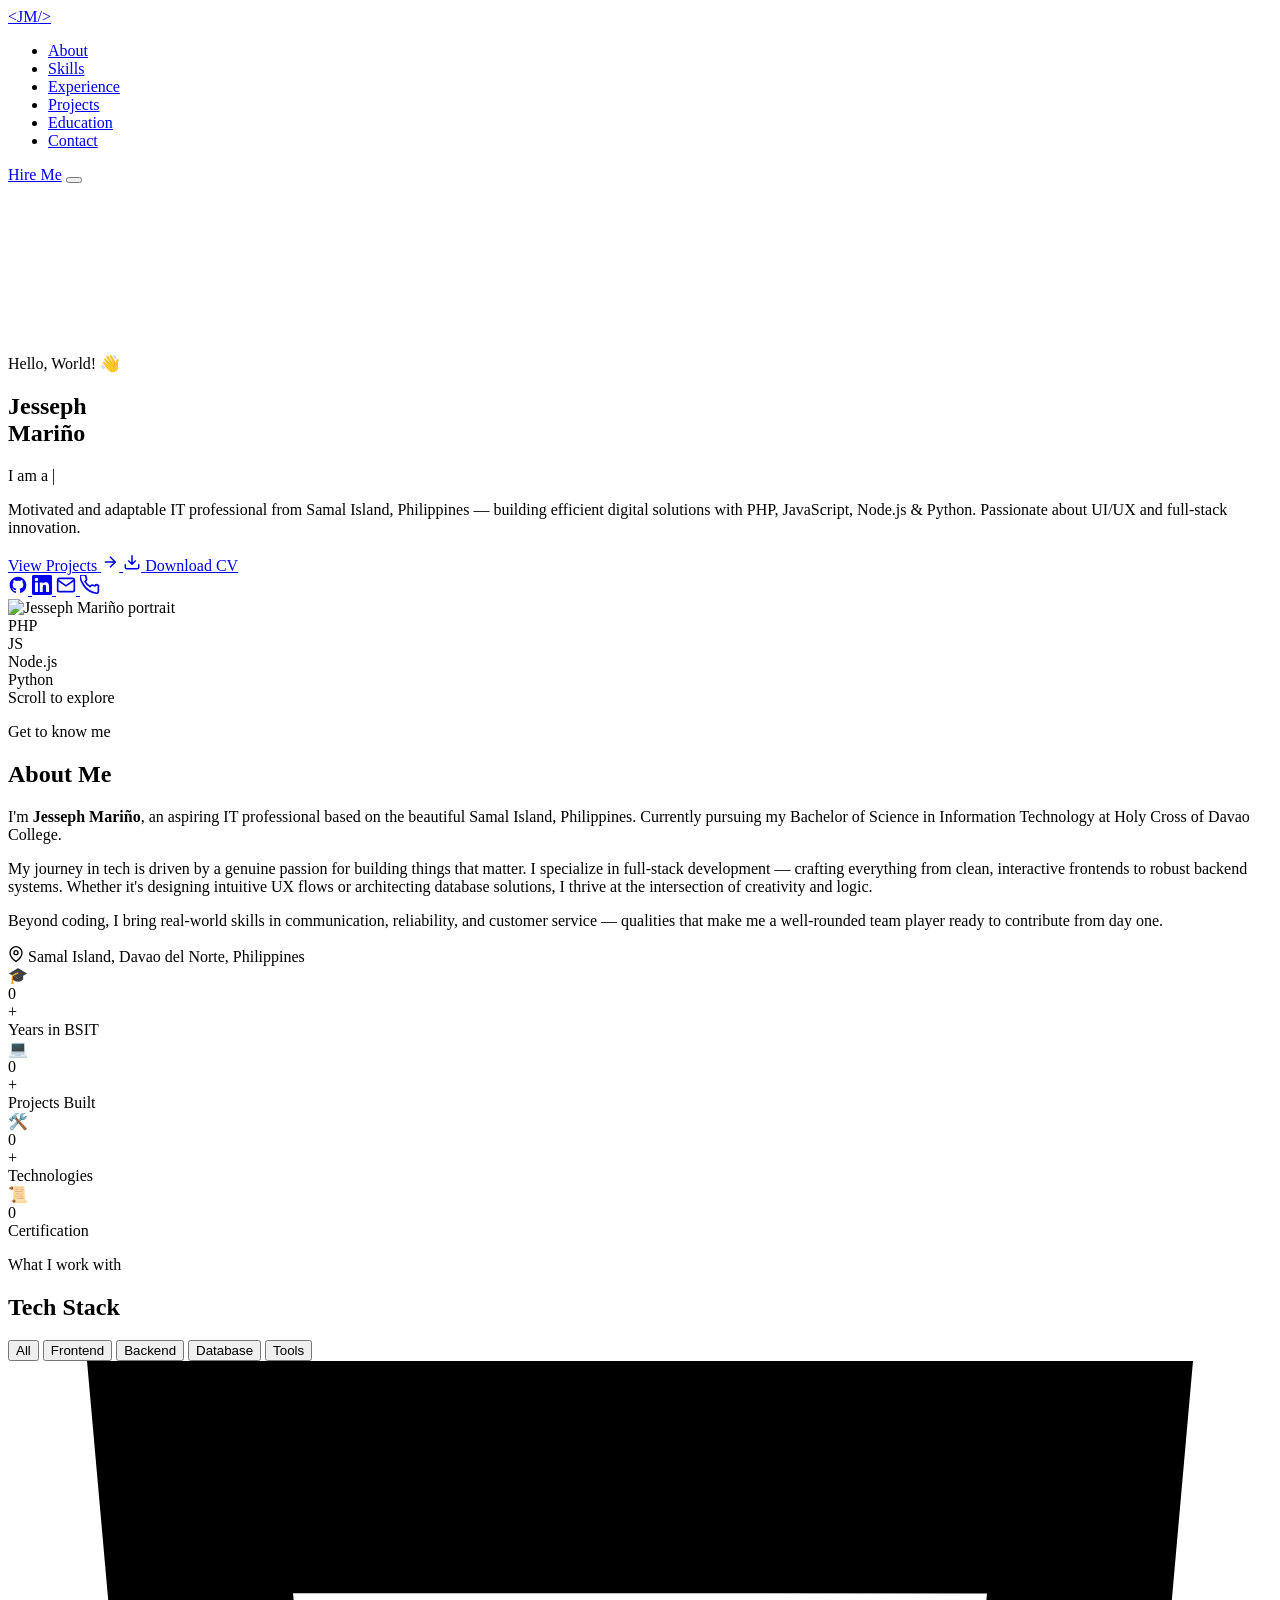
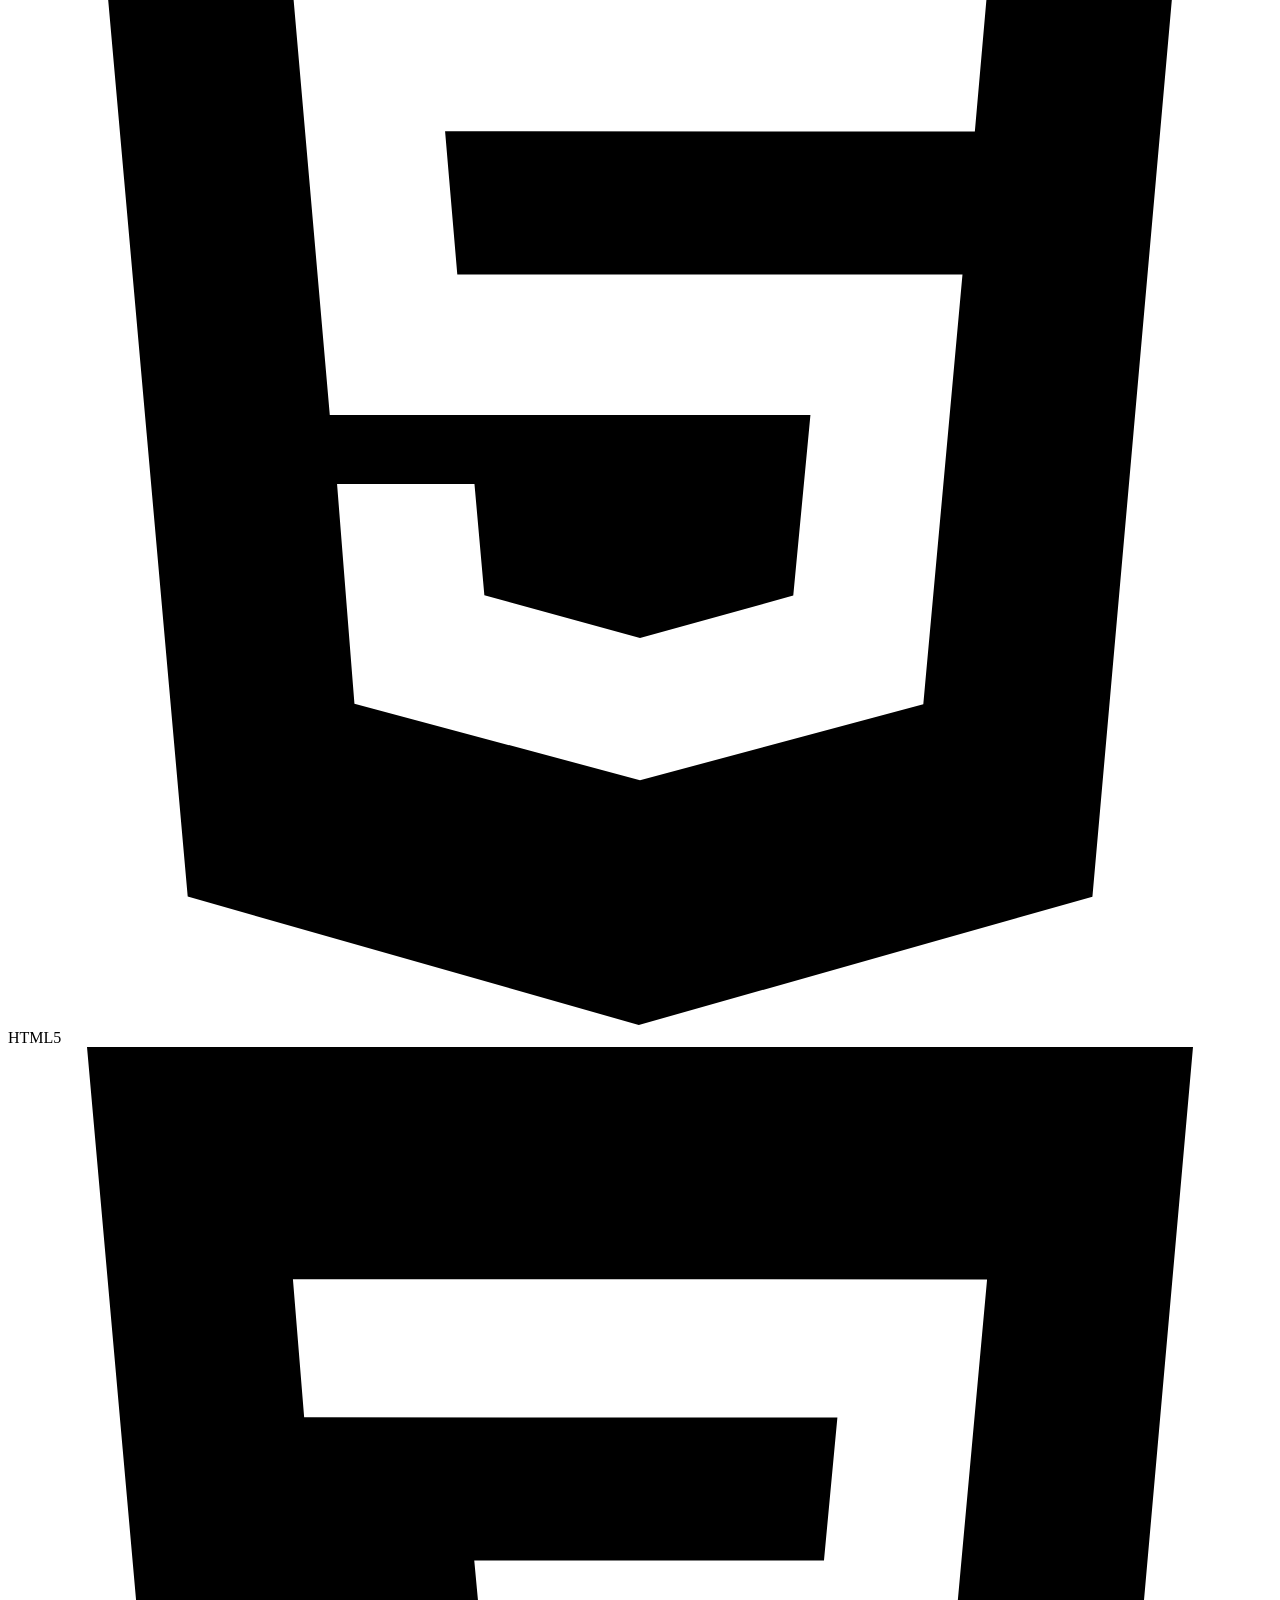
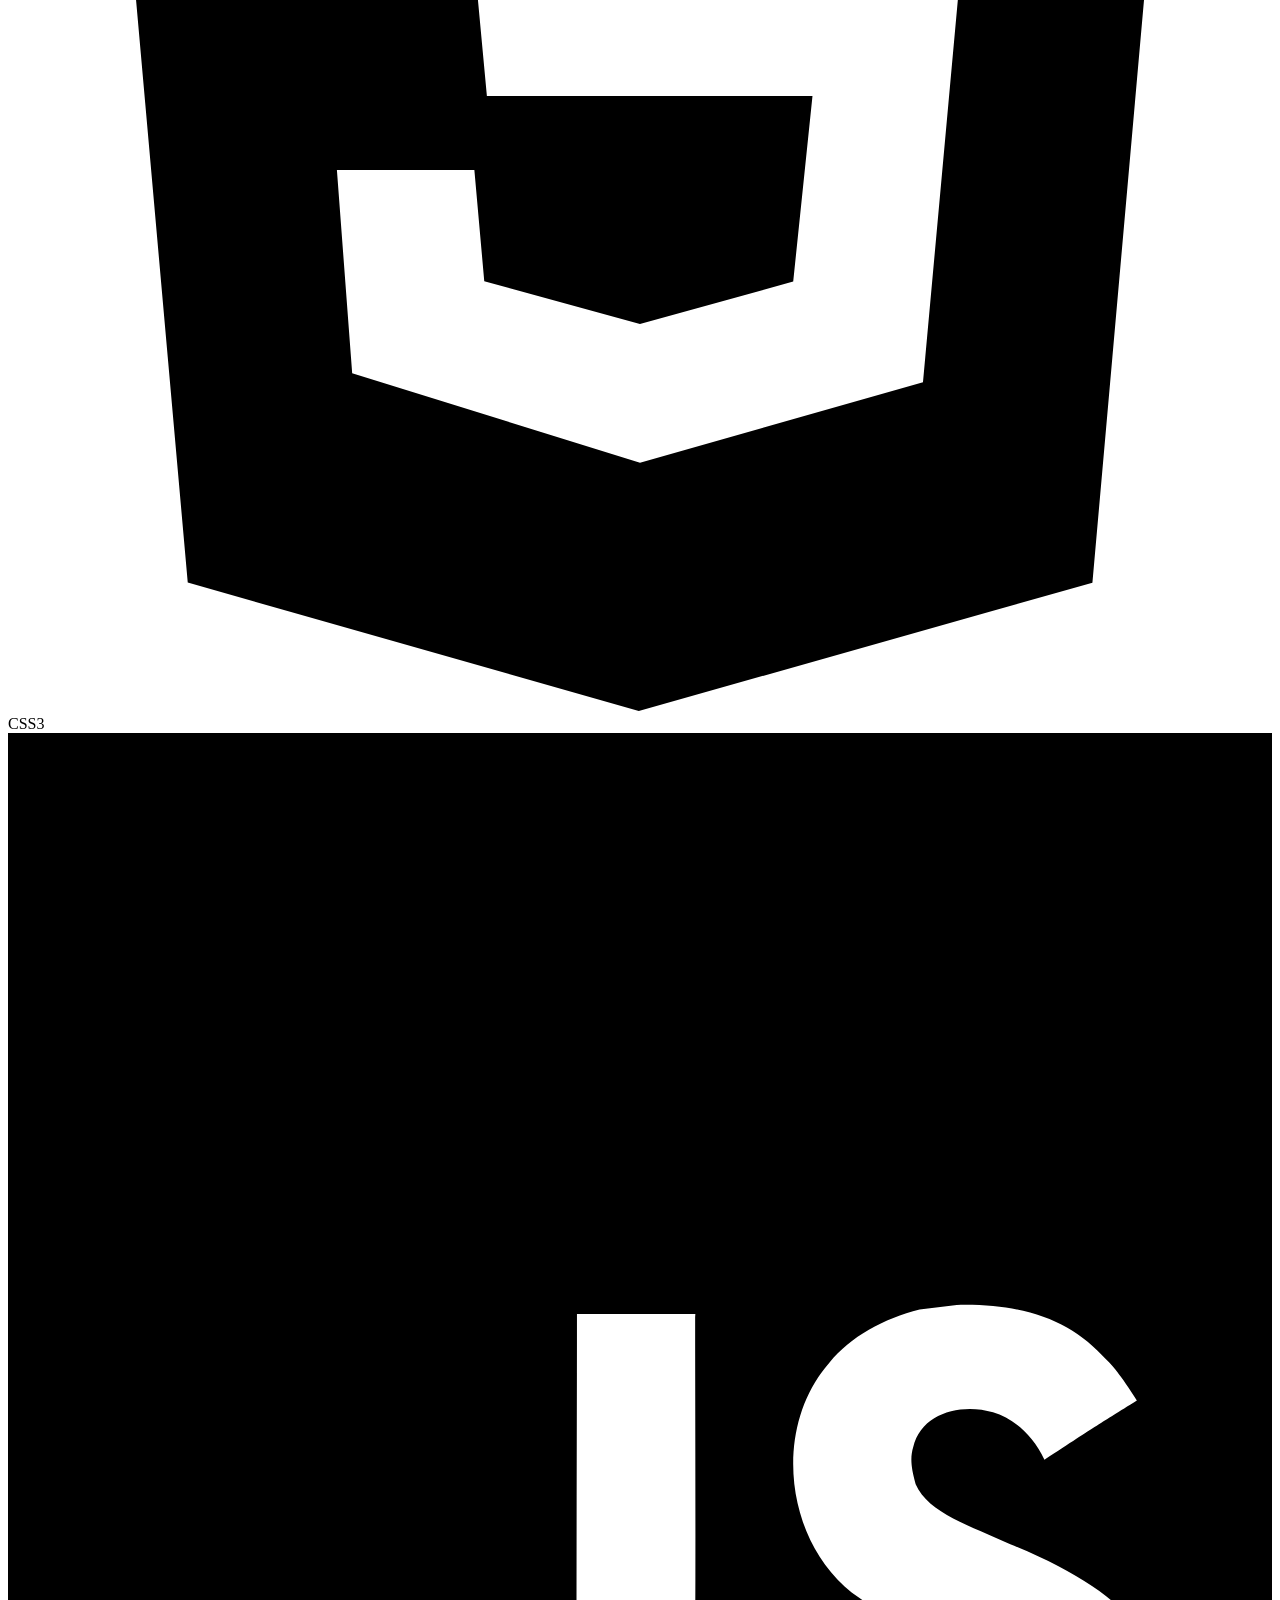
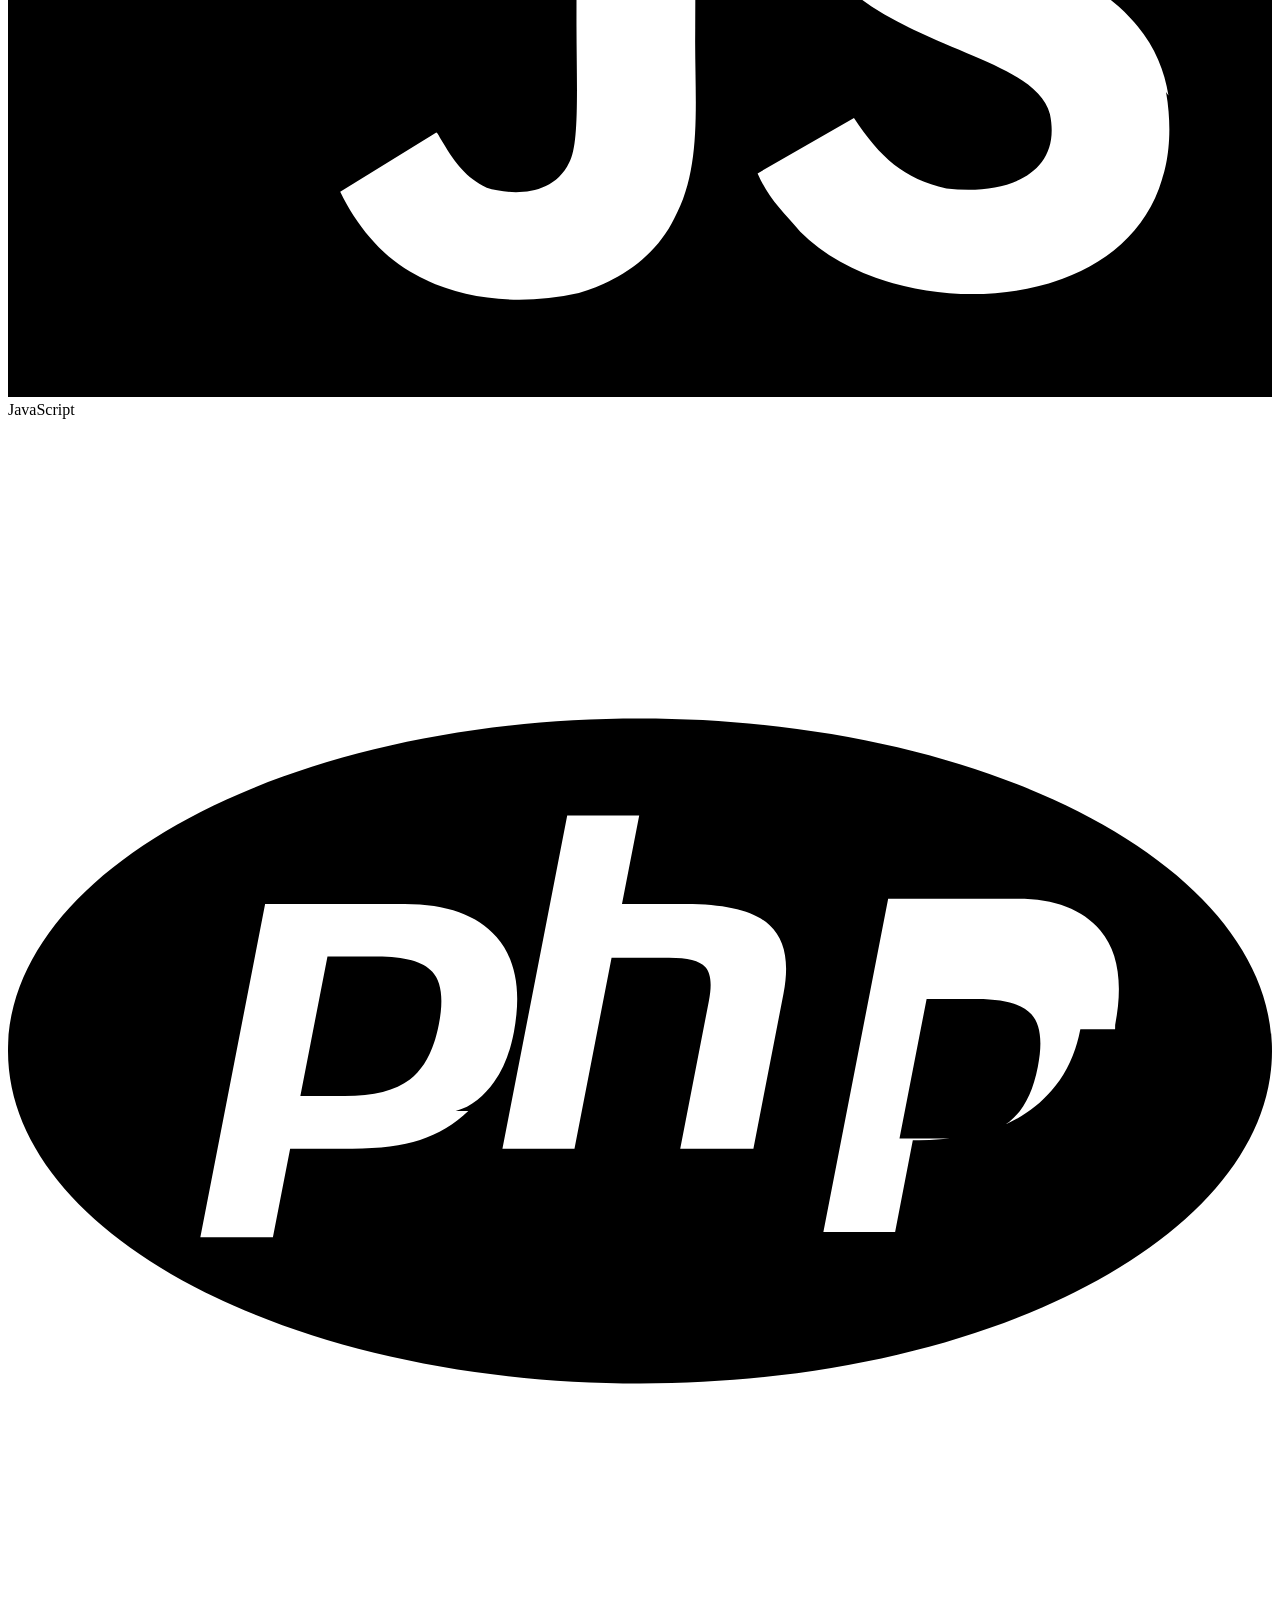
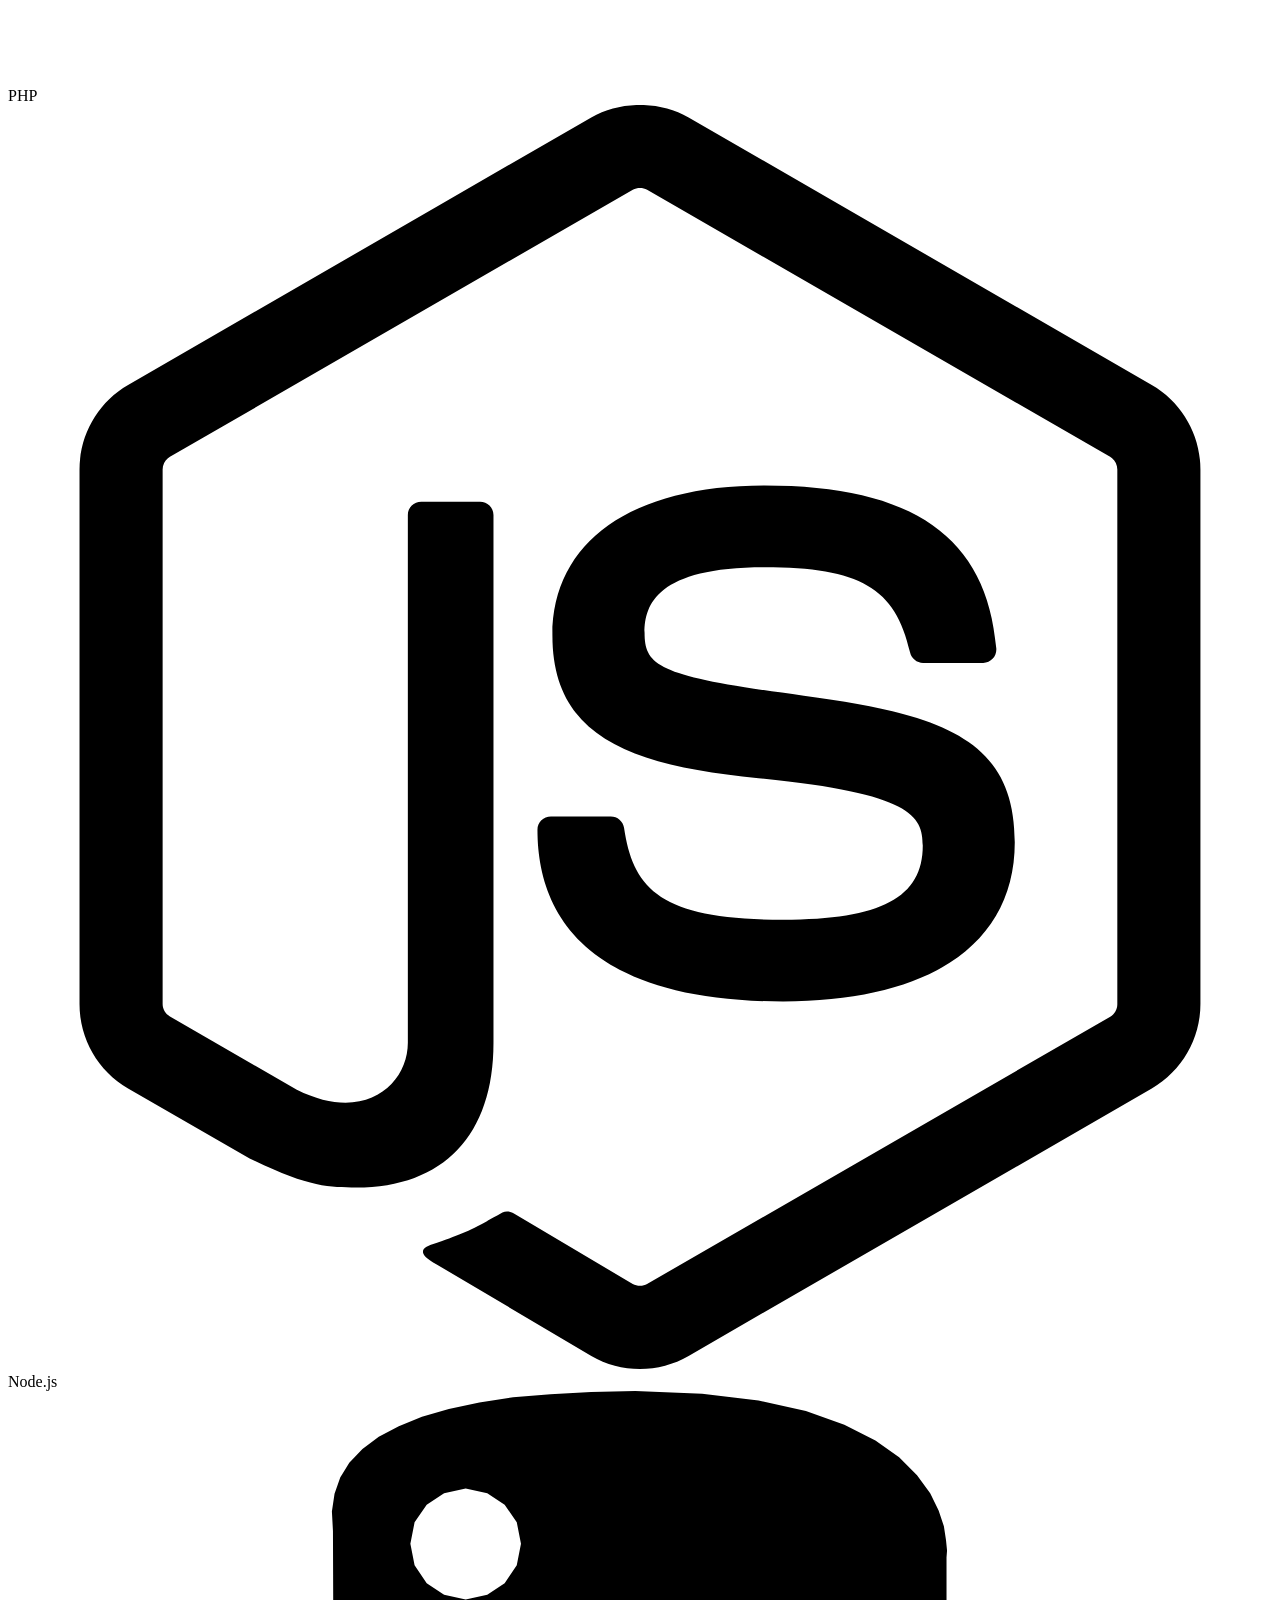
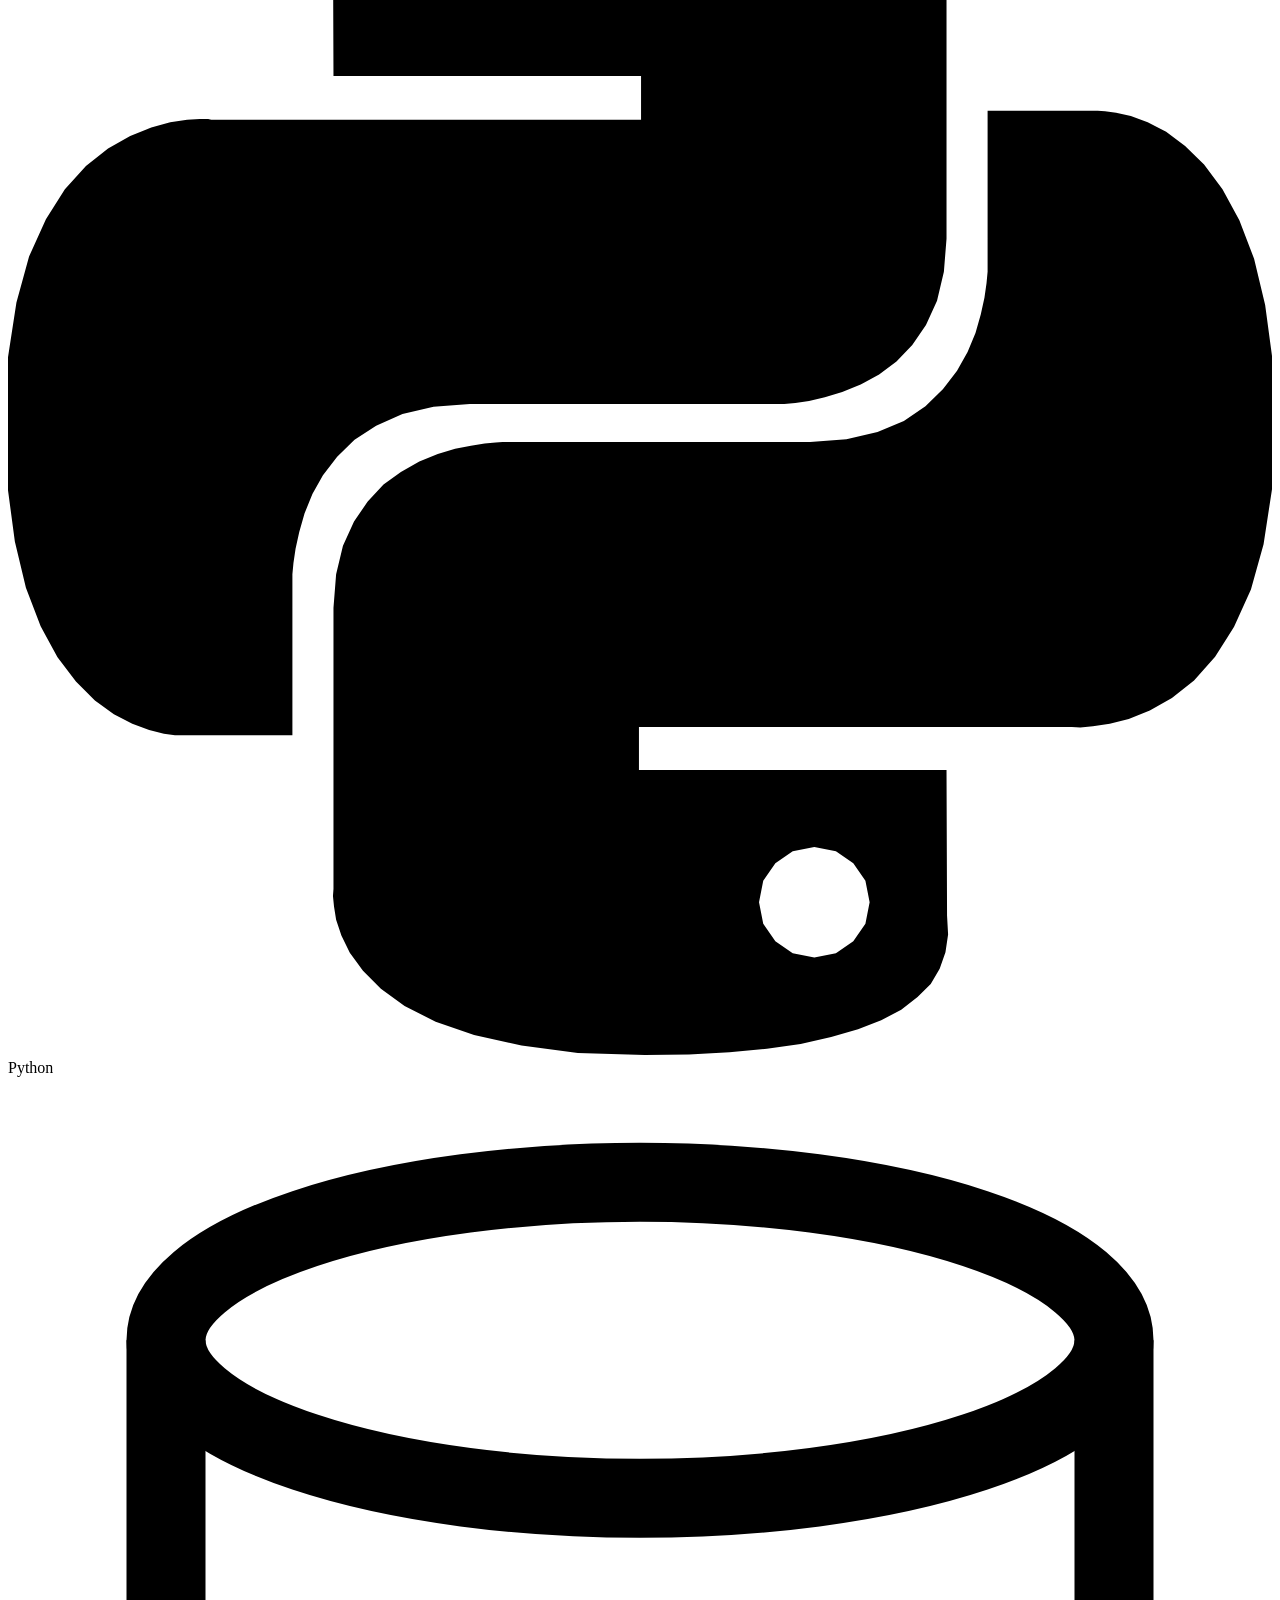
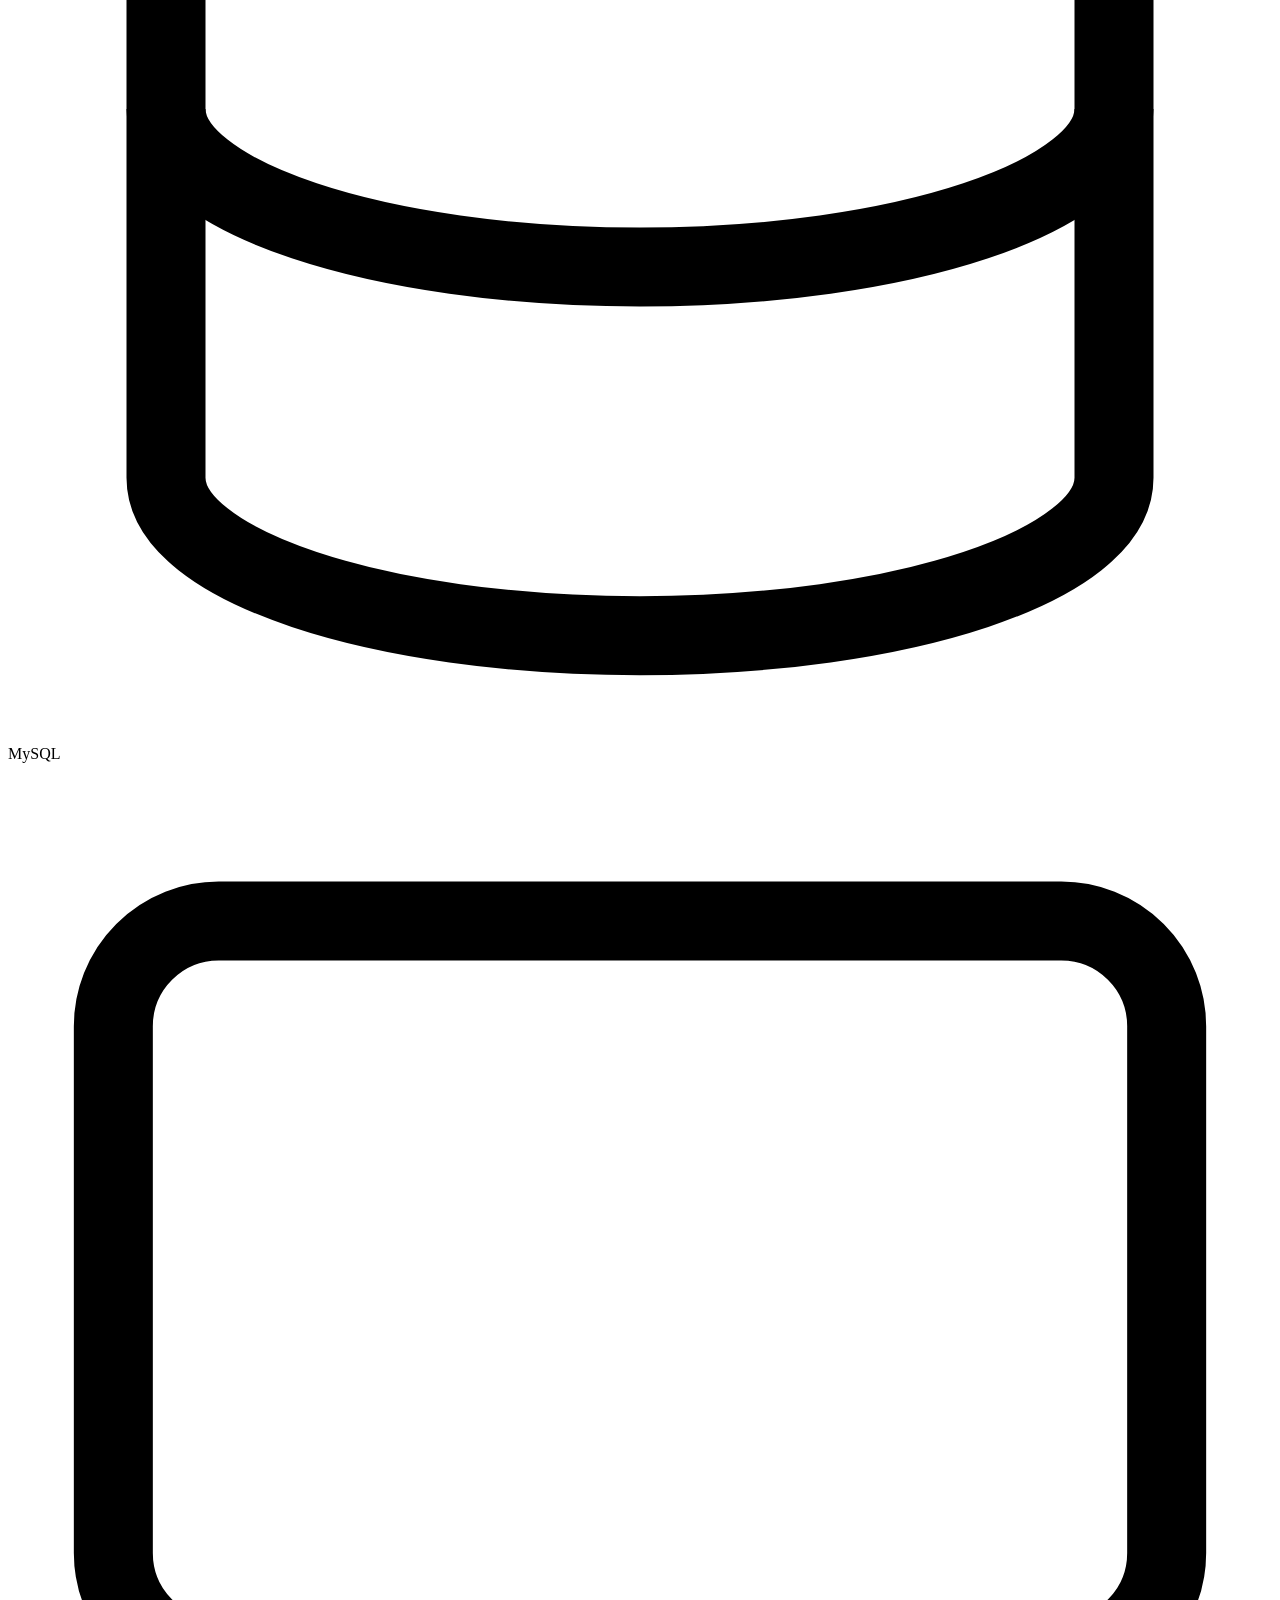
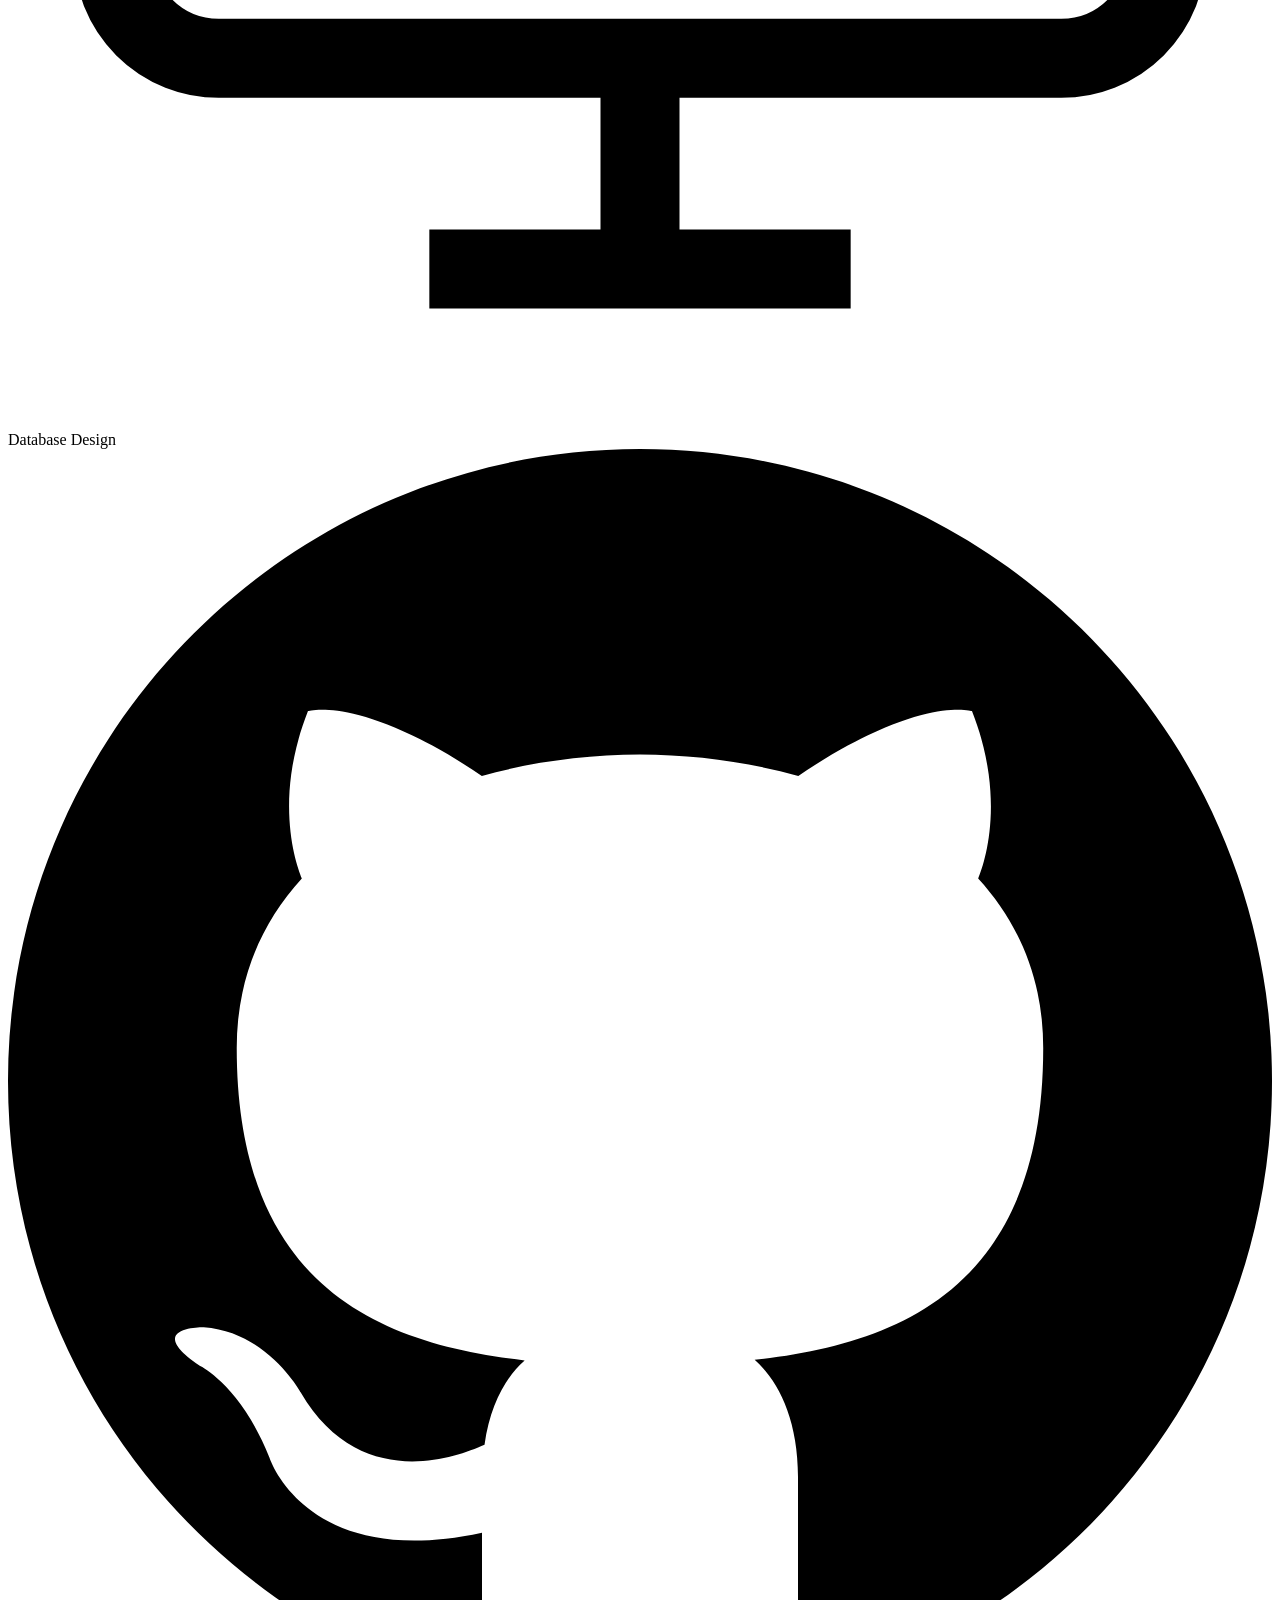
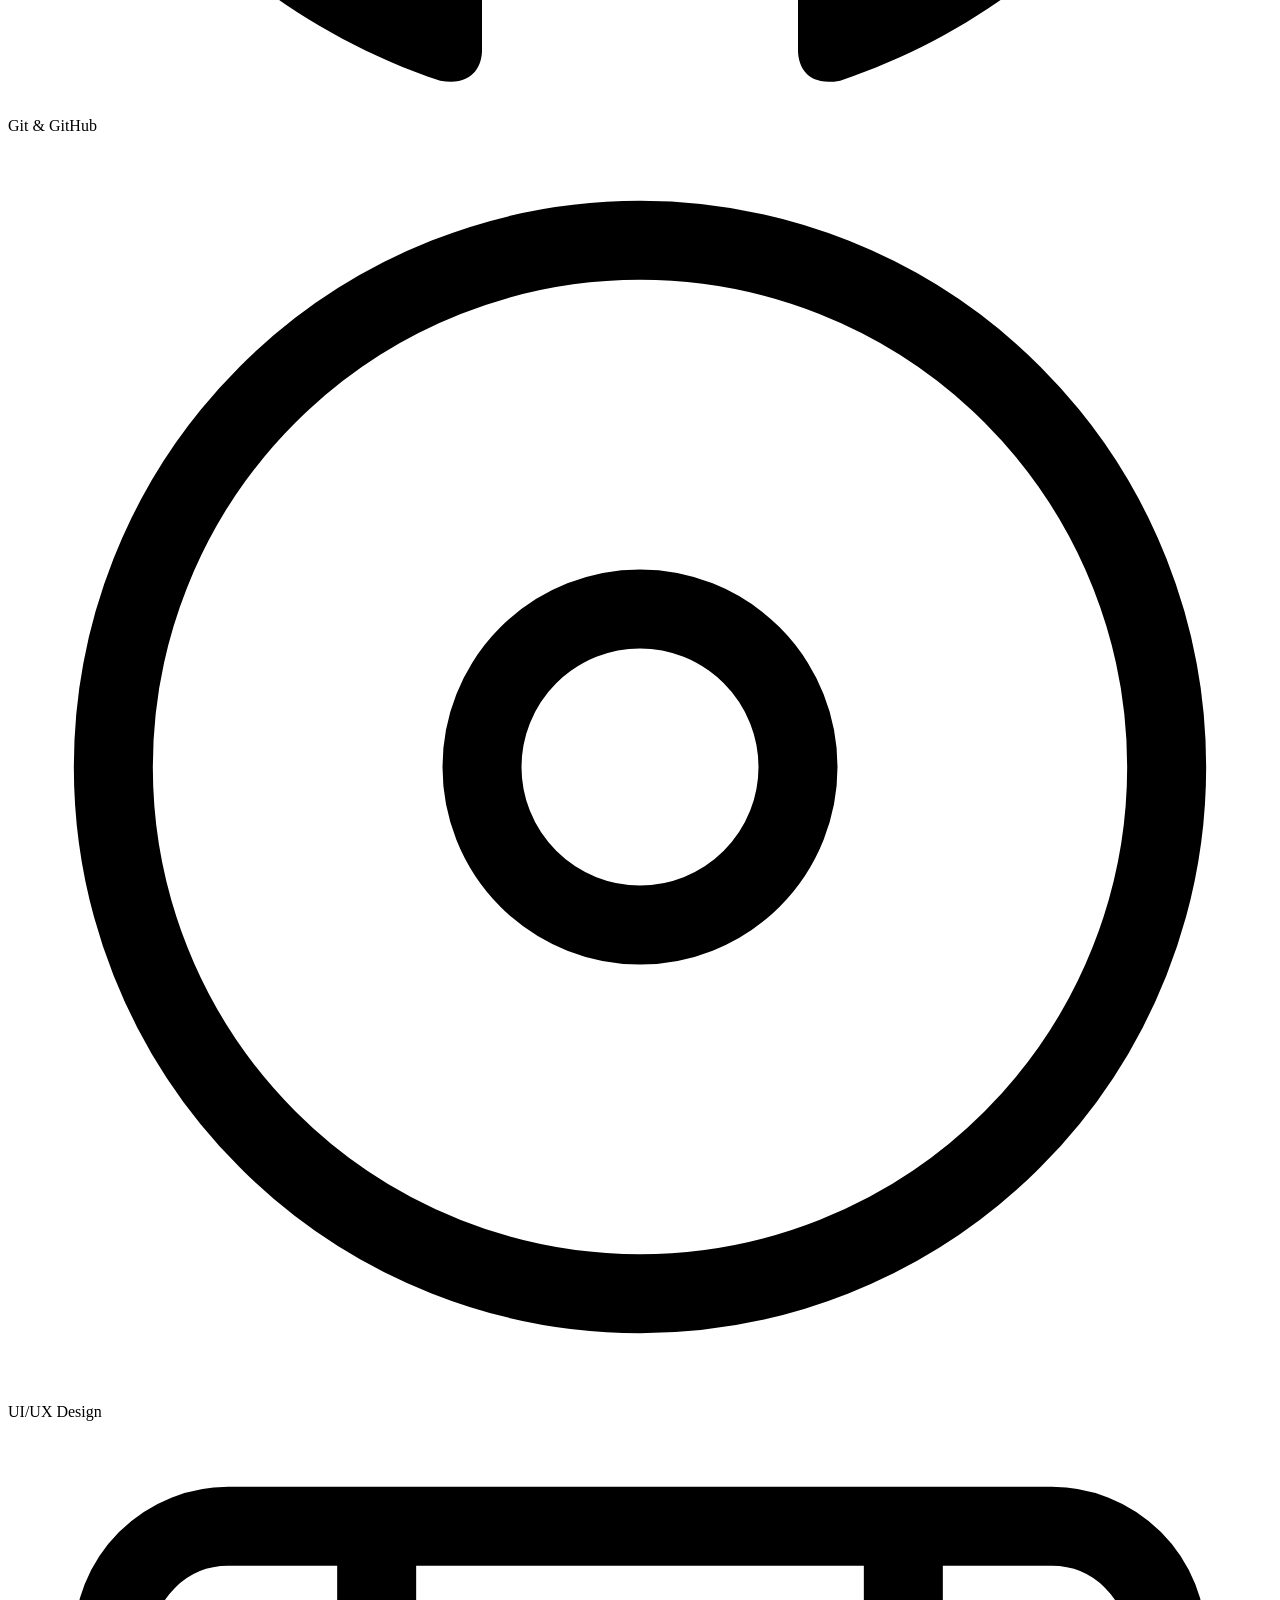
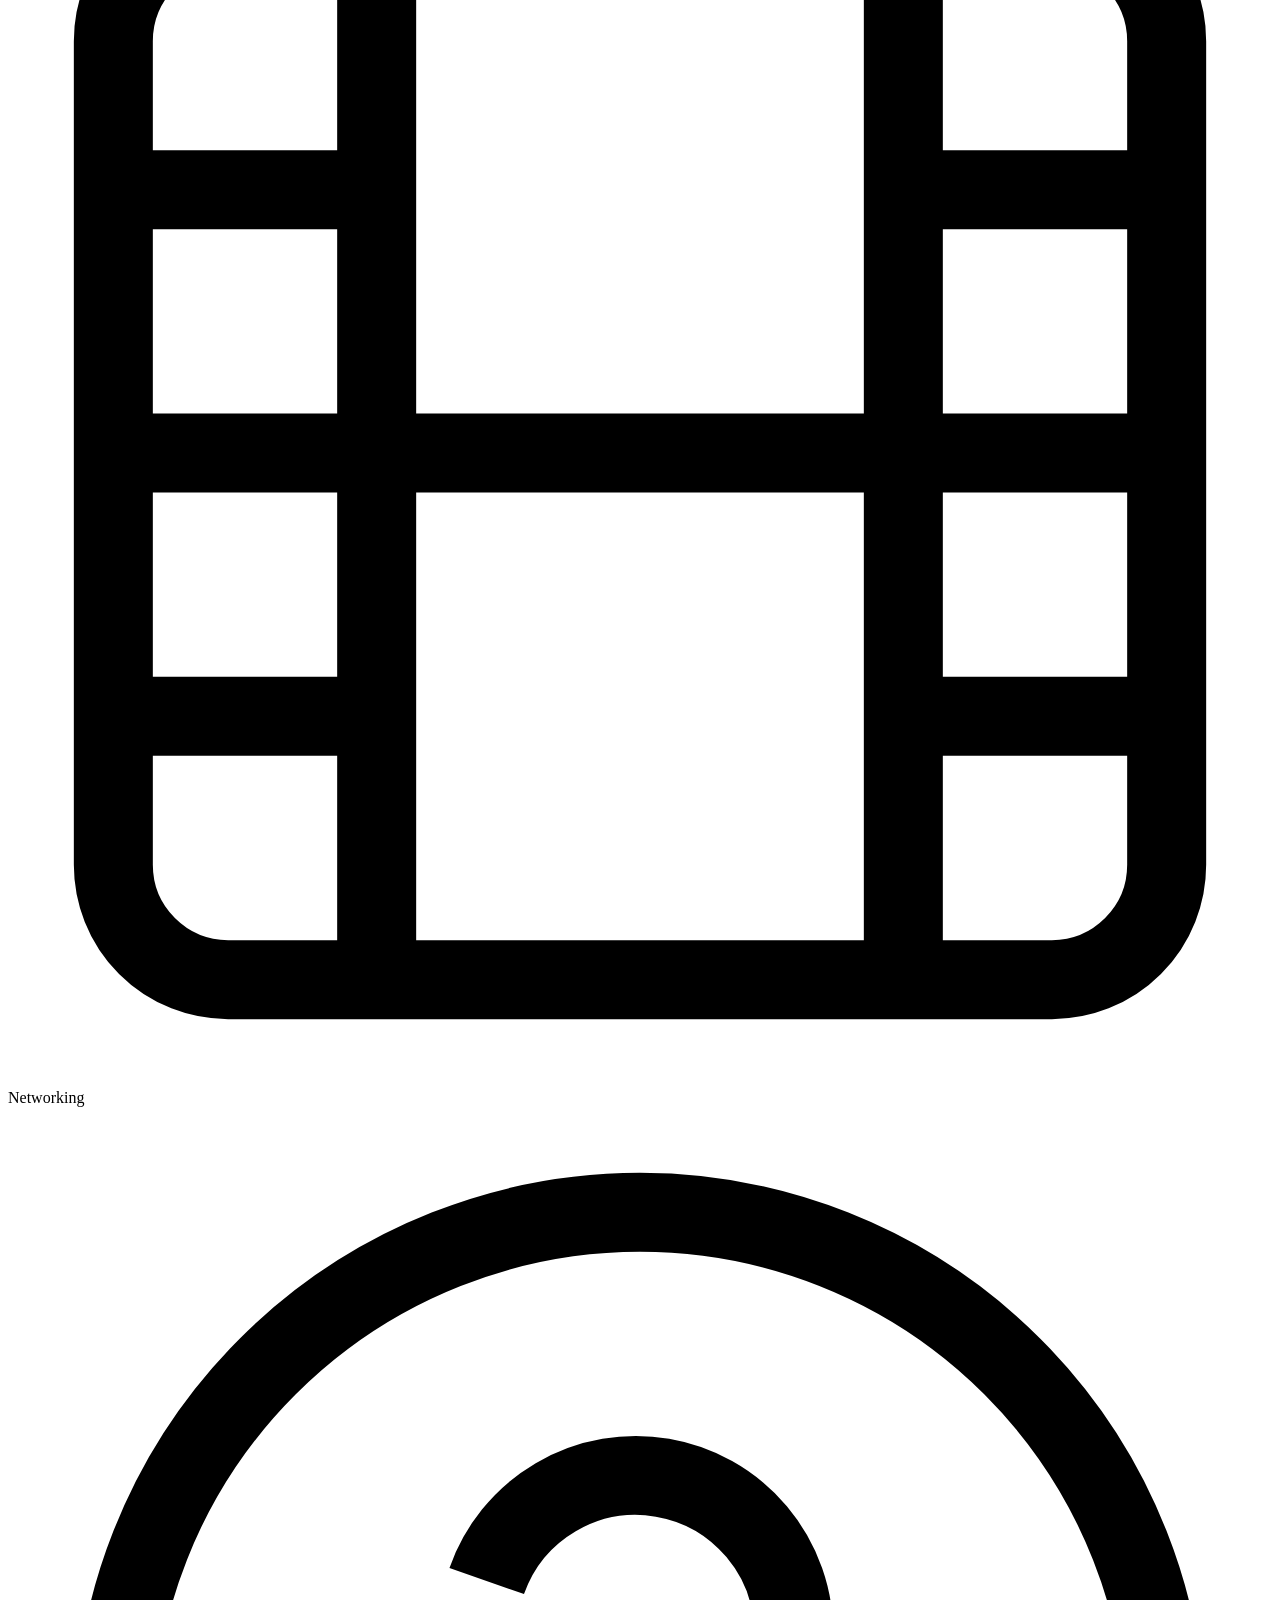
==== index.html @ cac91792 "Add files via upload" ====
<!DOCTYPE html>
<html lang="en">
<head>
  <meta charset="UTF-8" />
  <meta name="viewport" content="width=device-width, initial-scale=1.0" />
  <title>Jesseph Mariño — IT Professional & Developer</title>
  <meta name="description" content="Portfolio of Jesseph Mariño — Aspiring IT Professional specializing in full-stack development, UI/UX design, and digital solutions." />
  <link rel="preconnect" href="https://fonts.googleapis.com" />
  <link rel="preconnect" href="https://fonts.gstatic.com" crossorigin />
  <link href="https://fonts.googleapis.com/css2?family=Syne:wght@400;500;600;700;800&family=DM+Sans:ital,opsz,wght@0,9..40,300;0,9..40,400;0,9..40,500;1,9..40,300&family=JetBrains+Mono:wght@300;400;500&display=swap" rel="stylesheet" />
  <link rel="stylesheet" href="style.css" />
</head>
<body>

  <!-- Custom cursor -->
  <div class="cursor-dot" id="cursorDot"></div>
  <div class="cursor-ring" id="cursorRing"></div>

  <!-- Scroll progress bar -->
  <div class="scroll-progress" id="scrollProgress"></div>

  <!-- ───────────── NAVBAR ───────────── -->
  <nav class="navbar" id="navbar">
    <div class="nav-inner">
      <a href="#hero" class="nav-logo">
        <span class="logo-bracket">&lt;</span>JM<span class="logo-bracket">/&gt;</span>
      </a>
      <ul class="nav-links" id="navLinks">
        <li><a href="#about" class="nav-link">About</a></li>
        <li><a href="#skills" class="nav-link">Skills</a></li>
        <li><a href="#experience" class="nav-link">Experience</a></li>
        <li><a href="#projects" class="nav-link">Projects</a></li>
        <li><a href="#education" class="nav-link">Education</a></li>
        <li><a href="#contact" class="nav-link">Contact</a></li>
      </ul>
      <a href="#contact" class="nav-cta">Hire Me</a>
      <button class="hamburger" id="hamburger" aria-label="Toggle menu">
        <span></span><span></span><span></span>
      </button>
    </div>
  </nav>

  <!-- ───────────── HERO ───────────── -->
  <section class="hero" id="hero">
    <!-- Animated background -->
    <div class="hero-bg">
      <div class="blob blob-1"></div>
      <div class="blob blob-2"></div>
      <div class="blob blob-3"></div>
      <canvas class="particle-canvas" id="particleCanvas"></canvas>
      <div class="grid-overlay"></div>
    </div>

    <div class="hero-inner">
      <!-- Left: text -->
      <div class="hero-text reveal-left">
        <p class="hero-greeting">
          <span class="greeting-line"></span>
          Hello, World! 👋
        </p>
        <h1 class="hero-name">
          Jesseph<br /><span class="name-accent">Mariño</span>
        </h1>
        <div class="hero-role">
          <span class="role-prefix">I am a </span>
          <span class="typing-text" id="typingText"></span>
          <span class="cursor-blink">|</span>
        </div>
        <p class="hero-bio">
          Motivated and adaptable IT professional from Samal Island, Philippines — 
          building efficient digital solutions with PHP, JavaScript, Node.js & Python.
          Passionate about UI/UX and full-stack innovation.
        </p>
        <div class="hero-actions">
          <a href="#projects" class="btn btn-primary">
            <span>View Projects</span>
            <svg width="18" height="18" viewBox="0 0 24 24" fill="none" stroke="currentColor" stroke-width="2"><path d="M5 12h14M12 5l7 7-7 7"/></svg>
          </a>
          <a href="jj.docx" download="Jesseph_Marino_CV.docx" class="btn btn-ghost" id="downloadBtn">
            <svg width="18" height="18" viewBox="0 0 24 24" fill="none" stroke="currentColor" stroke-width="2"><path d="M21 15v4a2 2 0 01-2 2H5a2 2 0 01-2-2v-4M7 10l5 5 5-5M12 15V3"/></svg>
            <span>Download CV</span>
          </a>
        </div>
        <div class="hero-socials">
          <!-- GitHub -->
          <a href="#" class="social-icon" aria-label="GitHub">
            <svg width="20" height="20" viewBox="0 0 24 24" fill="currentColor"><path d="M12 2C6.477 2 2 6.484 2 12.017c0 4.425 2.865 8.18 6.839 9.504.5.092.682-.217.682-.483 0-.237-.008-.868-.013-1.703-2.782.605-3.369-1.343-3.369-1.343-.454-1.158-1.11-1.466-1.11-1.466-.908-.62.069-.608.069-.608 1.003.07 1.531 1.032 1.531 1.032.892 1.53 2.341 1.088 2.91.832.092-.647.35-1.088.636-1.338-2.22-.253-4.555-1.113-4.555-4.951 0-1.093.39-1.988 1.029-2.688-.103-.253-.446-1.272.098-2.65 0 0 .84-.27 2.75 1.026A9.564 9.564 0 0112 6.844c.85.004 1.705.115 2.504.337 1.909-1.296 2.747-1.027 2.747-1.027.546 1.379.202 2.398.1 2.651.64.7 1.028 1.595 1.028 2.688 0 3.848-2.339 4.695-4.566 4.943.359.309.678.92.678 1.855 0 1.338-.012 2.419-.012 2.747 0 .268.18.58.688.482A10.019 10.019 0 0022 12.017C22 6.484 17.522 2 12 2z"/></svg>
          </a>
          <!-- LinkedIn -->
          <a href="#" class="social-icon" aria-label="LinkedIn">
            <svg width="20" height="20" viewBox="0 0 24 24" fill="currentColor"><path d="M20.447 20.452h-3.554v-5.569c0-1.328-.027-3.037-1.852-3.037-1.853 0-2.136 1.445-2.136 2.939v5.667H9.351V9h3.414v1.561h.046c.477-.9 1.637-1.85 3.37-1.85 3.601 0 4.267 2.37 4.267 5.455v6.286zM5.337 7.433a2.062 2.062 0 01-2.063-2.065 2.064 2.064 0 112.063 2.065zm1.782 13.019H3.555V9h3.564v11.452zM22.225 0H1.771C.792 0 0 .774 0 1.729v20.542C0 23.227.792 24 1.771 24h20.451C23.2 24 24 23.227 24 22.271V1.729C24 .774 23.2 0 22.222 0h.003z"/></svg>
          </a>
          <!-- Email -->
          <a href="mailto:bitinpasihany85@gmail.com" class="social-icon" aria-label="Email">
            <svg width="20" height="20" viewBox="0 0 24 24" fill="none" stroke="currentColor" stroke-width="2"><path d="M4 4h16c1.1 0 2 .9 2 2v12c0 1.1-.9 2-2 2H4c-1.1 0-2-.9-2-2V6c0-1.1.9-2 2-2z"/><polyline points="22,6 12,13 2,6"/></svg>
          </a>
          <!-- Phone -->
          <a href="tel:+639632422368" class="social-icon" aria-label="Phone">
            <svg width="20" height="20" viewBox="0 0 24 24" fill="none" stroke="currentColor" stroke-width="2"><path d="M22 16.92v3a2 2 0 01-2.18 2 19.79 19.79 0 01-8.63-3.07A19.5 19.5 0 013.07 9.81 19.79 19.79 0 01.07 1.18 2 2 0 012.03 0h3a2 2 0 012 1.72c.127.96.361 1.903.7 2.81a2 2 0 01-.45 2.11L6.09 7.91a16 16 0 006 6l1.27-1.27a2 2 0 012.11-.45c.907.339 1.85.573 2.81.7A2 2 0 0122 14.92v2z"/></svg>
          </a>
        </div>
      </div>

      <!-- Right: avatar -->
      <div class="hero-avatar reveal-right">
        <div class="avatar-glow-ring"></div>
        <div class="avatar-frame">
          <img src="Screenshot 2026-05-09 201136.png" alt="Jesseph Mariño portrait" class="avatar-photo" />
        </div>
        <!-- Floating badges -->
        <div class="float-badge badge-php">
          <span>PHP</span>
        </div>
        <div class="float-badge badge-js">
          <span>JS</span>
        </div>
        <div class="float-badge badge-node">
          <span>Node.js</span>
        </div>
        <div class="float-badge badge-py">
          <span>Python</span>
        </div>
      </div>
    </div>

    <!-- Scroll indicator -->
    <div class="scroll-hint">
      <div class="scroll-mouse">
        <div class="scroll-wheel"></div>
      </div>
      <span>Scroll to explore</span>
    </div>
  </section>

  <!-- ───────────── ABOUT ───────────── -->
  <section class="section about" id="about">
    <div class="container">
      <div class="section-header reveal-up">
        <p class="section-label">Get to know me</p>
        <h2 class="section-title">About <span class="gradient-text">Me</span></h2>
      </div>

      <div class="about-grid">
        <div class="about-text reveal-left">
          <p class="about-intro">
            I'm <strong>Jesseph Mariño</strong>, an aspiring IT professional based on the beautiful 
            Samal Island, Philippines. Currently pursuing my Bachelor of Science in Information 
            Technology at Holy Cross of Davao College.
          </p>
          <p class="about-body">
            My journey in tech is driven by a genuine passion for building things that matter. 
            I specialize in full-stack development — crafting everything from clean, interactive 
            frontends to robust backend systems. Whether it's designing intuitive UX flows or 
            architecting database solutions, I thrive at the intersection of creativity and logic.
          </p>
          <p class="about-body">
            Beyond coding, I bring real-world skills in communication, reliability, and customer 
            service — qualities that make me a well-rounded team player ready to contribute from day one.
          </p>
          <div class="about-location">
            <svg width="16" height="16" viewBox="0 0 24 24" fill="none" stroke="currentColor" stroke-width="2"><path d="M21 10c0 7-9 13-9 13s-9-6-9-13a9 9 0 0118 0z"/><circle cx="12" cy="10" r="3"/></svg>
            Samal Island, Davao del Norte, Philippines
          </div>
        </div>

        <div class="about-stats reveal-right">
          <div class="stat-card glass">
            <div class="stat-icon">🎓</div>
            <div class="stat-number" data-target="4">0</div>
            <div class="stat-suffix">+</div>
            <div class="stat-label">Years in BSIT</div>
          </div>
          <div class="stat-card glass">
            <div class="stat-icon">💻</div>
            <div class="stat-number" data-target="2">0</div>
            <div class="stat-suffix">+</div>
            <div class="stat-label">Projects Built</div>
          </div>
          <div class="stat-card glass">
            <div class="stat-icon">🛠️</div>
            <div class="stat-number" data-target="10">0</div>
            <div class="stat-suffix">+</div>
            <div class="stat-label">Technologies</div>
          </div>
          <div class="stat-card glass">
            <div class="stat-icon">📜</div>
            <div class="stat-number" data-target="1">0</div>
            <div class="stat-suffix"></div>
            <div class="stat-label">Certification</div>
          </div>
        </div>
      </div>
    </div>
  </section>

  <!-- ───────────── SKILLS ───────────── -->
  <section class="section skills" id="skills">
    <div class="container">
      <div class="section-header reveal-up">
        <p class="section-label">What I work with</p>
        <h2 class="section-title">Tech <span class="gradient-text">Stack</span></h2>
      </div>

      <div class="skills-tabs reveal-up">
        <button class="skill-tab active" data-tab="all">All</button>
        <button class="skill-tab" data-tab="frontend">Frontend</button>
        <button class="skill-tab" data-tab="backend">Backend</button>
        <button class="skill-tab" data-tab="database">Database</button>
        <button class="skill-tab" data-tab="tools">Tools</button>
      </div>

      <div class="skills-grid" id="skillsGrid">

        <!-- Frontend -->
        <div class="skill-card glass reveal-up" data-category="frontend">
          <div class="skill-icon html-icon">
            <svg viewBox="0 0 24 24" fill="currentColor"><path d="M1.5 0h21l-1.91 21.563L11.977 24l-8.565-2.438L1.5 0zm7.031 9.75l-.232-2.718 10.059.003.23-2.622L5.412 4.41l.698 8.01h9.126l-.326 3.426-2.91.804-2.955-.81-.188-2.11H6.248l.33 4.171L12 19.351l5.379-1.443.744-8.157H8.531z"/></svg>
          </div>
          <span class="skill-name">HTML5</span>
          <div class="skill-bar"><div class="skill-fill" data-width="90"></div></div>
        </div>

        <div class="skill-card glass reveal-up" data-category="frontend">
          <div class="skill-icon css-icon">
            <svg viewBox="0 0 24 24" fill="currentColor"><path d="M1.5 0h21l-1.91 21.563L11.977 24l-8.564-2.438L1.5 0zm17.09 4.413L5.41 4.41l.213 2.622 10.125.002-.255 2.716h-6.64l.24 2.573h6.182l-.366 3.523-2.91.804-2.956-.81-.188-2.11h-2.61l.29 3.855L12 19.288l5.373-1.53L18.59 4.414z"/></svg>
          </div>
          <span class="skill-name">CSS3</span>
          <div class="skill-bar"><div class="skill-fill" data-width="85"></div></div>
        </div>

        <div class="skill-card glass reveal-up" data-category="frontend">
          <div class="skill-icon js-icon">
            <svg viewBox="0 0 24 24" fill="currentColor"><path d="M0 0h24v24H0V0zm22.034 18.276c-.175-1.095-.888-2.015-3.003-2.873-.736-.345-1.554-.585-1.797-1.14-.091-.33-.105-.51-.046-.705.15-.646.915-.84 1.515-.66.39.12.75.42.976.9 1.034-.676 1.034-.676 1.755-1.125-.27-.42-.404-.601-.586-.78-.63-.705-1.469-1.065-2.834-1.034l-.705.089c-.676.165-1.32.525-1.71 1.005-1.14 1.291-.811 3.541.569 4.471 1.365 1.02 3.361 1.244 3.616 2.205.24 1.17-.87 1.545-1.966 1.41-.811-.18-1.26-.586-1.755-1.336l-1.83 1.051c.21.48.45.689.81 1.109 1.74 1.756 6.09 1.666 6.871-1.004.029-.09.24-.705.074-1.65l.046.067zm-8.983-7.245h-2.248c0 1.938-.009 3.864-.009 5.805 0 1.232.063 2.363-.138 2.711-.33.689-1.18.601-1.566.48-.396-.196-.597-.466-.83-.855-.063-.105-.11-.196-.127-.196l-1.825 1.125c.305.63.75 1.172 1.324 1.517.855.51 2.004.675 3.207.405.783-.226 1.458-.691 1.811-1.411.51-.93.402-2.07.397-3.346.012-2.054 0-4.109 0-6.179l.004-.056z"/></svg>
          </div>
          <span class="skill-name">JavaScript</span>
          <div class="skill-bar"><div class="skill-fill" data-width="82"></div></div>
        </div>

        <!-- Backend -->
        <div class="skill-card glass reveal-up" data-category="backend">
          <div class="skill-icon php-icon">
            <svg viewBox="0 0 24 24" fill="currentColor"><path d="M7.01 10.207h-.944l-.515 2.648h.838c.556 0 .97-.105 1.242-.314.272-.21.455-.559.55-1.049.092-.47.05-.802-.124-.995-.175-.193-.523-.29-1.047-.29zM12 5.688C5.373 5.688 0 8.514 0 12s5.373 6.313 12 6.313S24 15.486 24 12c0-3.486-5.373-6.312-12-6.312zm-3.26 7.451c-.261.25-.575.438-.917.551-.336.108-.765.164-1.285.164H5.357l-.327 1.681H3.652l1.23-6.326h2.65c.797 0 1.378.209 1.744.628.366.419.476 1.02.33 1.801-.07.37-.189.689-.378.952-.18.254-.425.475-.728.549zm4.024.715l.543-2.799c.063-.318.039-.536-.068-.651-.107-.116-.336-.174-.687-.174H11.46l-.704 3.625H9.388l1.23-6.326h1.367l-.327 1.681h1.218c.767 0 1.295.134 1.586.401s.378.7.263 1.299l-.572 2.944h-1.389zm7.597-2.265c-.092.47-.275.858-.55 1.165-.266.306-.616.555-1.049.709-.432.153-.921.23-1.466.23H17.18l-.336 1.742h-1.362l1.23-6.326h2.459c.706 0 1.229.201 1.57.602.34.402.433 1 .281 1.793l-.001.085zm-1.959-.577h-.96l-.515 2.648h.837c.561 0 .976-.105 1.244-.314.268-.209.451-.559.546-1.049.093-.47.051-.802-.122-.995-.174-.193-.522-.29-1.03-.29z"/></svg>
          </div>
          <span class="skill-name">PHP</span>
          <div class="skill-bar"><div class="skill-fill" data-width="80"></div></div>
        </div>

        <div class="skill-card glass reveal-up" data-category="backend">
          <div class="skill-icon node-icon">
            <svg viewBox="0 0 24 24" fill="currentColor"><path d="M11.998 24c-.321 0-.641-.084-.922-.247l-2.936-1.737c-.438-.245-.224-.332-.08-.383.585-.203.703-.25 1.328-.603.065-.037.151-.023.218.017l2.256 1.339c.082.045.198.045.272 0l8.795-5.076c.082-.047.134-.141.134-.238V6.921c0-.099-.053-.19-.137-.24l-8.791-5.072c-.081-.047-.189-.047-.271 0L3.075 6.68c-.084.048-.139.142-.139.241v10.15c0 .097.055.189.139.235l2.409 1.392c1.307.654 2.108-.116 2.108-.891V7.787c0-.142.114-.253.256-.253h1.115c.139 0 .255.111.255.253v10.021c0 1.745-.95 2.745-2.604 2.745-.508 0-.909 0-2.026-.551L2.28 18.675c-.57-.329-.922-.943-.922-1.604V6.921c0-.661.352-1.275.922-1.604l8.795-5.082c.557-.315 1.296-.315 1.848 0l8.794 5.082c.57.329.924.943.924 1.604v10.15c0 .661-.354 1.275-.924 1.604l-8.794 5.076c-.281.162-.6.247-.925.247zm2.718-6.979c-3.855 0-4.663-1.771-4.663-3.26 0-.142.114-.253.256-.253h1.136c.127 0 .234.091.252.216.172 1.161.684 1.746 3.021 1.746 1.86 0 2.651-.421 2.651-1.409 0-.57-.224-.993-3.119-1.279-2.419-.241-3.913-.773-3.913-2.709 0-1.785 1.504-2.848 4.024-2.848 2.829 0 4.228.981 4.404 3.091.006.073-.019.143-.066.195-.047.053-.113.083-.183.083h-1.14c-.12 0-.225-.083-.249-.201-.276-1.224-.949-1.616-2.766-1.616-2.037 0-2.274.71-2.274 1.242 0 .644.28.833 3.023 1.196 2.715.36 4.006.871 4.006 2.784 0 1.927-1.608 3.021-4.401 3.021z"/></svg>
          </div>
          <span class="skill-name">Node.js</span>
          <div class="skill-bar"><div class="skill-fill" data-width="78"></div></div>
        </div>

        <div class="skill-card glass reveal-up" data-category="backend">
          <div class="skill-icon py-icon">
            <svg viewBox="0 0 24 24" fill="currentColor"><path d="M14.25.18l.9.2.73.26.59.3.45.32.34.34.25.34.16.33.1.3.04.26.02.2-.01.13V8.5l-.05.63-.13.55-.21.46-.26.38-.3.31-.33.25-.35.19-.35.14-.33.1-.3.07-.26.04-.21.02H8.77l-.69.05-.59.14-.5.22-.41.27-.33.32-.27.35-.2.36-.15.37-.1.35-.07.32-.04.27-.02.21v3.06H3.17l-.21-.03-.28-.07-.32-.12-.35-.18-.36-.26-.36-.36-.35-.46-.32-.59-.28-.73-.21-.88-.14-1.05-.05-1.23.06-1.22.16-1.04.24-.87.32-.71.36-.57.4-.44.42-.33.42-.24.4-.16.36-.1.32-.05.24-.01h.16l.06.01h8.16v-.83H6.18l-.01-2.75-.02-.37.05-.34.11-.31.17-.28.25-.26.31-.23.38-.2.44-.18.51-.15.58-.12.64-.1.71-.06.77-.04.84-.02 1.27.05zm-6.3 1.98l-.23.33-.08.41.08.41.23.34.33.22.41.09.41-.09.33-.22.23-.34.08-.41-.08-.41-.23-.33-.33-.22-.41-.09-.41.09zm13.09 3.95l.28.06.32.12.35.18.36.27.36.35.35.47.32.59.28.73.21.88.14 1.04.05 1.23-.06 1.23-.16 1.04-.24.86-.32.71-.36.57-.4.45-.42.33-.42.24-.4.16-.36.09-.32.05-.24.02-.16-.01h-8.22v.82h5.84l.01 2.76.02.36-.05.34-.11.31-.17.29-.25.25-.31.24-.38.2-.44.17-.51.15-.58.13-.64.09-.71.07-.77.04-.84.01-1.27-.04-1.07-.14-.9-.2-.73-.25-.59-.3-.45-.33-.34-.34-.25-.34-.16-.33-.1-.3-.04-.25-.02-.2.01-.13v-5.34l.05-.64.13-.54.21-.46.26-.38.3-.32.33-.24.35-.2.35-.14.33-.1.3-.06.26-.04.21-.02.13-.01h5.84l.69-.05.59-.14.5-.21.41-.28.33-.32.27-.35.2-.36.15-.36.1-.35.07-.32.04-.28.02-.21V6.07h2.09l.14.01zm-6.47 14.25l-.23.33-.08.41.08.41.23.33.33.23.41.08.41-.08.33-.23.23-.33.08-.41-.08-.41-.23-.33-.33-.23-.41-.08-.41.08z"/></svg>
          </div>
          <span class="skill-name">Python</span>
          <div class="skill-bar"><div class="skill-fill" data-width="75"></div></div>
        </div>

        <!-- Database -->
        <div class="skill-card glass reveal-up" data-category="database">
          <div class="skill-icon db-icon">
            <svg viewBox="0 0 24 24" fill="none" stroke="currentColor" stroke-width="1.5"><ellipse cx="12" cy="5" rx="9" ry="3"/><path d="M21 12c0 1.66-4 3-9 3s-9-1.34-9-3"/><path d="M3 5v14c0 1.66 4 3 9 3s9-1.34 9-3V5"/></svg>
          </div>
          <span class="skill-name">MySQL</span>
          <div class="skill-bar"><div class="skill-fill" data-width="78"></div></div>
        </div>

        <div class="skill-card glass reveal-up" data-category="database">
          <div class="skill-icon db2-icon">
            <svg viewBox="0 0 24 24" fill="none" stroke="currentColor" stroke-width="1.5"><rect x="2" y="3" width="20" height="14" rx="2" ry="2"/><line x1="8" y1="21" x2="16" y2="21"/><line x1="12" y1="17" x2="12" y2="21"/></svg>
          </div>
          <span class="skill-name">Database Design</span>
          <div class="skill-bar"><div class="skill-fill" data-width="80"></div></div>
        </div>

        <!-- Tools -->
        <div class="skill-card glass reveal-up" data-category="tools">
          <div class="skill-icon tool-icon">
            <svg viewBox="0 0 24 24" fill="currentColor"><path d="M12 0c-6.626 0-12 5.373-12 12 0 5.302 3.438 9.8 8.207 11.387.599.111.793-.261.793-.577v-2.234c-3.338.726-4.033-1.416-4.033-1.416-.546-1.387-1.333-1.756-1.333-1.756-1.089-.745.083-.729.083-.729 1.205.084 1.839 1.237 1.839 1.237 1.07 1.834 2.807 1.304 3.492.997.107-.775.418-1.305.762-1.604-2.665-.305-5.467-1.334-5.467-5.931 0-1.311.469-2.381 1.236-3.221-.124-.303-.535-1.524.117-3.176 0 0 1.008-.322 3.301 1.23.957-.266 1.983-.399 3.003-.404 1.02.005 2.047.138 3.006.404 2.291-1.552 3.297-1.23 3.297-1.23.653 1.653.242 2.874.118 3.176.77.84 1.235 1.911 1.235 3.221 0 4.609-2.807 5.624-5.479 5.921.43.372.823 1.102.823 2.222v3.293c0 .319.192.694.801.576 4.765-1.589 8.199-6.086 8.199-11.386 0-6.627-5.373-12-12-12z"/></svg>
          </div>
          <span class="skill-name">Git & GitHub</span>
          <div class="skill-bar"><div class="skill-fill" data-width="75"></div></div>
        </div>

        <div class="skill-card glass reveal-up" data-category="tools">
          <div class="skill-icon design-icon">
            <svg viewBox="0 0 24 24" fill="none" stroke="currentColor" stroke-width="1.5"><circle cx="12" cy="12" r="10"/><circle cx="12" cy="12" r="3"/></svg>
          </div>
          <span class="skill-name">UI/UX Design</span>
          <div class="skill-bar"><div class="skill-fill" data-width="82"></div></div>
        </div>

        <div class="skill-card glass reveal-up" data-category="tools">
          <div class="skill-icon net-icon">
            <svg viewBox="0 0 24 24" fill="none" stroke="currentColor" stroke-width="1.5"><rect x="2" y="2" width="20" height="20" rx="2.18" ry="2.18"/><line x1="7" y1="2" x2="7" y2="22"/><line x1="17" y1="2" x2="17" y2="22"/><line x1="2" y1="12" x2="22" y2="12"/><line x1="2" y1="7" x2="7" y2="7"/><line x1="2" y1="17" x2="7" y2="17"/><line x1="17" y1="17" x2="22" y2="17"/><line x1="17" y1="7" x2="22" y2="7"/></svg>
          </div>
          <span class="skill-name">Networking</span>
          <div class="skill-bar"><div class="skill-fill" data-width="72"></div></div>
        </div>

        <div class="skill-card glass reveal-up" data-category="tools">
          <div class="skill-icon support-icon">
            <svg viewBox="0 0 24 24" fill="none" stroke="currentColor" stroke-width="1.5"><path d="M9.09 9a3 3 0 015.83 1c0 2-3 3-3 3"/><circle cx="12" cy="12" r="10"/><line x1="12" y1="17" x2="12.01" y2="17"/></svg>
          </div>
          <span class="skill-name">IT Support</span>
          <div class="skill-bar"><div class="skill-fill" data-width="85"></div></div>
        </div>

        <!-- Java (certification) -->
        <div class="skill-card glass reveal-up" data-category="backend">
          <div class="skill-icon java-icon">
            <svg viewBox="0 0 24 24" fill="currentColor"><path d="M8.851 18.56s-.917.534.653.714c1.902.218 2.874.187 4.969-.211 0 0 .552.346 1.321.646-4.699 2.013-10.633-.118-6.943-1.149M8.276 15.933s-1.028.761.542.924c2.032.209 3.636.227 6.413-.308 0 0 .384.389.987.602-5.679 1.661-12.007.13-7.942-1.218M13.116 11.475c1.158 1.333-.304 2.533-.304 2.533s2.939-1.518 1.589-3.418c-1.261-1.772-2.228-2.652 3.007-5.688 0-.001-8.216 2.051-4.292 6.573M19.33 20.504s.679.559-.747.991c-2.712.822-11.288 1.069-13.669.033-.856-.373.75-.89 1.254-.998.527-.114.828-.093.828-.093-.953-.671-6.156 1.317-2.643 1.887 9.58 1.553 17.462-.7 14.977-1.82M9.292 13.21s-4.362 1.036-1.544 1.412c1.189.159 3.561.123 5.77-.062 1.806-.152 3.618-.477 3.618-.477s-.637.272-.898.453c-3.479 1.0-10.766.697-8.68-.636 1.769-1.133 1.734-.69 1.734-.69M17.116 17.584c3.503-1.824 1.883-3.579.752-3.345-.277.059-.4.11-.4.11s.101-.17.301-.24c2.247-.791 3.977 2.329-.721 3.567 0-.001.072-.065.068-.092M14.401 0s2.494 2.494-2.365 6.33c-3.896 3.077-.888 4.832-.001 6.836-2.274-2.053-3.943-3.858-2.824-5.539 1.644-2.469 6.197-3.665 5.19-7.627M9.734 23.924c3.367.216 8.535-.12 8.664-1.726 0 0-.235.604-2.962.901-3.524.388-7.862.343-10.436-.067 0-.001.527.436 2.734.892"/></svg>
          </div>
          <span class="skill-name">Java (Full Stack)</span>
          <div class="skill-bar"><div class="skill-fill" data-width="65"></div></div>
        </div>

      </div>
    </div>
  </section>

  <!-- ───────────── EXPERIENCE ───────────── -->
  <section class="section experience" id="experience">
    <div class="container">
      <div class="section-header reveal-up">
        <p class="section-label">My journey</p>
        <h2 class="section-title">Work <span class="gradient-text">Experience</span></h2>
      </div>

      <div class="timeline">

        <div class="timeline-item reveal-left">
          <div class="timeline-dot"></div>
          <div class="timeline-card glass">
            <div class="tc-header">
              <div>
                <h3 class="tc-role">FULL-STACK DEVELOPER</h3>
                <p class="tc-company">DMSF INC </p>
              </div>
              <span class="tc-date">FEBRUARY 2026 - MAY 2026</span>
            </div>
            <ul class="tc-list">
              <li>Developed and maintained full-stack web applications to support internal systems and operational workflows during on-the-job training at DMSF INC.
</li>
              <li>Collaborated with team members in designing responsive user interfaces, managing databases, and implementing backend functionalities to improve system efficiency and user experience.</li>
              <li>Applied problem-solving, debugging, API integration, and database management skills while following professional development practices in a real-world environment.</li>
            </ul>
            <div class="tc-tags">
              <span class="tag">Time Management</span>
              <span class="tag">Reliability</span>
              <span class="tag">Communication</span>
            </div>
          </div>
        </div>
      </div>
    </div>
  </section>

  <!-- ───────────── PROJECTS ───────────── -->
  <section class="section projects" id="projects">
    <div class="container">
      <div class="section-header reveal-up">
        <p class="section-label">What I've built</p>
        <h2 class="section-title">Featured <span class="gradient-text">Projects</span></h2>
      </div>

      <div class="projects-grid">

        <!-- Project 1 -->
        <div class="project-card glass reveal-up featured">
          <div class="project-badge">⭐ Featured</div>
          <div class="project-visual pv-1">
            <div class="pv-inner">
              <svg width="64" height="64" viewBox="0 0 24 24" fill="none" stroke="currentColor" stroke-width="1"><path d="M21 15a2 2 0 01-2 2H7l-4 4V5a2 2 0 012-2h14a2 2 0 012 2z"/></svg>
              <span>AI Chatbot</span>
            </div>
          </div>
          <div class="project-body">
            <h3 class="project-title">CSCoach — Civil Service Exam Chatbot</h3>
            <p class="project-desc">
              A voice-interactive AI-powered reviewer chatbot designed to help Filipinos prepare for the Civil Service Exam through conversational AI. Leverages NLP for a natural, engaging study experience.
            </p>
            <div class="project-tags">
              <span class="ptag">Conversational AI</span>
              <span class="ptag">NLP</span>
              <span class="ptag">Voice UI</span>
              <span class="ptag">Python</span>
            </div>
            <div class="project-actions">
              <a href="#" class="paction paction-primary">
                <svg width="16" height="16" viewBox="0 0 24 24" fill="currentColor"><path d="M12 0c-6.626 0-12 5.373-12 12 0 5.302 3.438 9.8 8.207 11.387.599.111.793-.261.793-.577v-2.234c-3.338.726-4.033-1.416-4.033-1.416-.546-1.387-1.333-1.756-1.333-1.756-1.089-.745.083-.729.083-.729 1.205.084 1.839 1.237 1.839 1.237 1.07 1.834 2.807 1.304 3.492.997.107-.775.418-1.305.762-1.604-2.665-.305-5.467-1.334-5.467-5.931 0-1.311.469-2.381 1.236-3.221-.124-.303-.535-1.524.117-3.176 0 0 1.008-.322 3.301 1.23.957-.266 1.983-.399 3.003-.404 1.02.005 2.047.138 3.006.404 2.291-1.552 3.297-1.23 3.297-1.23.653 1.653.242 2.874.118 3.176.77.84 1.235 1.911 1.235 3.221 0 4.609-2.807 5.624-5.479 5.921.43.372.823 1.102.823 2.222v3.293c0 .319.192.694.801.576 4.765-1.589 8.199-6.086 8.199-11.386 0-6.627-5.373-12-12-12z"/></svg>
                GitHub
              </a>
              <a href="#" class="paction paction-ghost">
                <svg width="16" height="16" viewBox="0 0 24 24" fill="none" stroke="currentColor" stroke-width="2"><path d="M18 13v6a2 2 0 01-2 2H5a2 2 0 01-2-2V8a2 2 0 012-2h6M15 3h6v6M10 14L21 3"/></svg>
                Live Demo
              </a>
            </div>
          </div>
        </div>

        <!-- Project 2 -->
        <div class="project-card glass reveal-up">
          <div class="project-visual pv-2">
            <div class="pv-inner">
              <svg width="64" height="64" viewBox="0 0 24 24" fill="none" stroke="currentColor" stroke-width="1"><rect x="2" y="7" width="20" height="14" rx="2" ry="2"/><path d="M16 21V5a2 2 0 00-2-2h-4a2 2 0 00-2 2v16"/></svg>
              <span>POS System</span>
            </div>
          </div>
          <div class="project-body">
            <h3 class="project-title">Eleven 26 Pharmacy POS System</h3>
            <p class="project-desc">
              A complete Point-of-Sale system built for a local pharmacy, featuring inventory management, sales tracking, and customer records with a clean, intuitive interface.
            </p>
            <div class="project-tags">
              <span class="ptag">PHP</span>
              <span class="ptag">MySQL</span>
              <span class="ptag">JavaScript</span>
              <span class="ptag">POS</span>
            </div>
            <div class="project-actions">
              <a href="#" class="paction paction-primary">
                <svg width="16" height="16" viewBox="0 0 24 24" fill="currentColor"><path d="M12 0c-6.626 0-12 5.373-12 12 0 5.302 3.438 9.8 8.207 11.387.599.111.793-.261.793-.577v-2.234c-3.338.726-4.033-1.416-4.033-1.416-.546-1.387-1.333-1.756-1.333-1.756-1.089-.745.083-.729.083-.729 1.205.084 1.839 1.237 1.839 1.237 1.07 1.834 2.807 1.304 3.492.997.107-.775.418-1.305.762-1.604-2.665-.305-5.467-1.334-5.467-5.931 0-1.311.469-2.381 1.236-3.221-.124-.303-.535-1.524.117-3.176 0 0 1.008-.322 3.301 1.23.957-.266 1.983-.399 3.003-.404 1.02.005 2.047.138 3.006.404 2.291-1.552 3.297-1.23 3.297-1.23.653 1.653.242 2.874.118 3.176.77.84 1.235 1.911 1.235 3.221 0 4.609-2.807 5.624-5.479 5.921.43.372.823 1.102.823 2.222v3.293c0 .319.192.694.801.576 4.765-1.589 8.199-6.086 8.199-11.386 0-6.627-5.373-12-12-12z"/></svg>
                GitHub
              </a>
            </div>
          </div>
        </div>

        <!-- Project 3: Audit Office Digital Storage -->
        <div class="project-card glass reveal-up">
          <div class="project-visual pv-3">
            <div class="project-gallery">
              <img src="Screenshot 2026-05-09 194615.png" alt="Audit Office Digital Storage - Screenshot 1" class="gallery-img">
              <img src="Screenshot 2026-05-09 194633.png" alt="Audit Office Digital Storage - Screenshot 2" class="gallery-img">
            </div>
          </div>
          <div class="project-body">
            <h3 class="project-title">Audit Office Digital Storage System</h3>
            <p class="project-desc">
              A secure document management system designed to organize, store, and manage digital audit documents and records. Enhances accessibility, tracking, and retrieval while reducing manual paperwork and supporting efficient audit operations within the organization.
            </p>
            <div class="project-tags">
              <span class="ptag">PHP</span>
              <span class="ptag">MySQL</span>
              <span class="ptag">XAMPP</span>
              <span class="ptag">Document Management</span>
            </div>
            <div class="project-actions">
              <a href="#" class="paction paction-primary">
                <svg width="16" height="16" viewBox="0 0 24 24" fill="none" stroke="currentColor" stroke-width="2"><path d="M9 12H5m4 0a4 4 0 110-8 4 4 0 010 8zm0 0h8m-4 4v6m0-6a4 4 0 110 8 4 4 0 010-8z"/></svg>
                View Details
              </a>
            </div>
          </div>
        </div>

      </div>
    </div>
  </section>

  <!-- ───────────── EDUCATION & CERTS ───────────── -->
  <section class="section education" id="education">
    <div class="container">
      <div class="section-header reveal-up">
        <p class="section-label">Academic background</p>
        <h2 class="section-title">Education & <span class="gradient-text">Certifications</span></h2>
      </div>

      <div class="edu-grid">

        <!-- Education cards -->
        <div class="edu-col">
          <h3 class="edu-col-title reveal-up">
            <svg width="20" height="20" viewBox="0 0 24 24" fill="none" stroke="currentColor" stroke-width="2"><path d="M22 10v6M2 10l10-5 10 5-10 5z"/><path d="M6 12v5c0 1 .5 2 6 2s6-1 6-2v-5"/></svg>
            Education
          </h3>

          <div class="edu-card glass reveal-up">
            <div class="edu-icon">🎓</div>
            <div class="edu-content">
              <h4>Bachelor of Science in Information Technology</h4>
              <p class="edu-school">Holy Cross of Davao College</p>
              <span class="edu-date">2021 – Present</span>
              <p class="edu-note">BSIT — Focused on software development, database systems, networking, and UI/UX design.</p>
            </div>
          </div>

          <div class="edu-card glass reveal-up">
            <div class="edu-icon">🏫</div>
            <div class="edu-content">
              <h4>Senior High School — ICT Strand</h4>
              <p class="edu-school">Mambago-B National High School</p>
              <span class="edu-date">Graduated March 2021</span>
              <p class="edu-note">Academic Strand: Information and Communications Technology</p>
            </div>
          </div>
        </div>

        <!-- Certifications -->
        <div class="edu-col">
          <h3 class="edu-col-title reveal-up">
            <svg width="20" height="20" viewBox="0 0 24 24" fill="none" stroke="currentColor" stroke-width="2"><circle cx="12" cy="8" r="6"/><path d="M15.477 12.89L17 22l-5-3-5 3 1.523-9.11"/></svg>
            Certifications
          </h3>

          <div class="cert-card glass reveal-up">
            <div class="cert-glow"></div>
            <div class="cert-icon">📜</div>
            <div class="cert-content">
              <h4>Getting Started with Full Stack Java Development</h4>
              <p class="cert-issuer">DICT / Partner — Certified Training</p>
              <span class="cert-date">May 5, 2026</span>
              <span class="cert-code">Certificate Code: 10189574</span>
            </div>
            <div class="cert-badge">CERTIFIED</div>
          </div>

          <div class="cert-card glass cert-placeholder reveal-up">
            <div class="cert-icon">🏆</div>
            <div class="cert-content">
              <h4>More Certifications In Progress</h4>
              <p class="cert-issuer">Continuously leveling up skills</p>
              <span class="cert-date">2025 – Ongoing</span>
            </div>
            <div class="cert-badge badge-soon">SOON</div>
          </div>
        </div>

      </div>
    </div>
  </section>

  <!-- ───────────── CONTACT ───────────── -->
  <section class="section contact" id="contact">
    <div class="container">
      <div class="section-header reveal-up">
        <p class="section-label">Let's connect</p>
        <h2 class="section-title">Get In <span class="gradient-text">Touch</span></h2>
        <p class="section-sub">
          Whether you have a project in mind, want to collaborate, or just want to say hello — my inbox is always open.
        </p>
      </div>

      <div class="contact-grid">
        <!-- Contact info -->
        <div class="contact-info reveal-left">
          <div class="contact-item glass">
            <div class="ci-icon">
              <svg width="22" height="22" viewBox="0 0 24 24" fill="none" stroke="currentColor" stroke-width="2"><path d="M4 4h16c1.1 0 2 .9 2 2v12c0 1.1-.9 2-2 2H4c-1.1 0-2-.9-2-2V6c0-1.1.9-2 2-2z"/><polyline points="22,6 12,13 2,6"/></svg>
            </div>
            <div>
              <p class="ci-label">Email</p>
              <a href="mailto:bitinpasihany85@gmail.com" class="ci-value">bitinpasihany85@gmail.com</a>
            </div>
          </div>
          <div class="contact-item glass">
            <div class="ci-icon">
              <svg width="22" height="22" viewBox="0 0 24 24" fill="none" stroke="currentColor" stroke-width="2"><path d="M22 16.92v3a2 2 0 01-2.18 2 19.79 19.79 0 01-8.63-3.07A19.5 19.5 0 013.07 9.81 19.79 19.79 0 01.07 1.18 2 2 0 012.03 0h3a2 2 0 012 1.72c.127.96.361 1.903.7 2.81a2 2 0 01-.45 2.11L6.09 7.91a16 16 0 006 6l1.27-1.27a2 2 0 012.11-.45c.907.339 1.85.573 2.81.7A2 2 0 0122 14.92v2z"/></svg>
            </div>
            <div>
              <p class="ci-label">Phone</p>
              <a href="tel:+639632422368" class="ci-value">+63 963 242 2368</a>
            </div>
          </div>
          <div class="contact-item glass">
            <div class="ci-icon">
              <svg width="22" height="22" viewBox="0 0 24 24" fill="none" stroke="currentColor" stroke-width="2"><path d="M21 10c0 7-9 13-9 13s-9-6-9-13a9 9 0 0118 0z"/><circle cx="12" cy="10" r="3"/></svg>
            </div>
            <div>
              <p class="ci-label">Location</p>
              <p class="ci-value">Brgy. Mambago-B, Samal Island, Philippines</p>
            </div>
          </div>
          <div class="contact-socials">
            <a href="#" class="cs-link glass" aria-label="GitHub">
              <svg width="22" height="22" viewBox="0 0 24 24" fill="currentColor"><path d="M12 2C6.477 2 2 6.484 2 12.017c0 4.425 2.865 8.18 6.839 9.504.5.092.682-.217.682-.483 0-.237-.008-.868-.013-1.703-2.782.605-3.369-1.343-3.369-1.343-.454-1.158-1.11-1.466-1.11-1.466-.908-.62.069-.608.069-.608 1.003.07 1.531 1.032 1.531 1.032.892 1.53 2.341 1.088 2.91.832.092-.647.35-1.088.636-1.338-2.22-.253-4.555-1.113-4.555-4.951 0-1.093.39-1.988 1.029-2.688-.103-.253-.446-1.272.098-2.65 0 0 .84-.27 2.75 1.026A9.564 9.564 0 0112 6.844c.85.004 1.705.115 2.504.337 1.909-1.296 2.747-1.027 2.747-1.027.546 1.379.202 2.398.1 2.651.64.7 1.028 1.595 1.028 2.688 0 3.848-2.339 4.695-4.566 4.943.359.309.678.92.678 1.855 0 1.338-.012 2.419-.012 2.747 0 .268.18.58.688.482A10.019 10.019 0 0022 12.017C22 6.484 17.522 2 12 2z"/></svg>
              GitHub
            </a>
            <a href="#" class="cs-link glass" aria-label="LinkedIn">
              <svg width="22" height="22" viewBox="0 0 24 24" fill="currentColor"><path d="M20.447 20.452h-3.554v-5.569c0-1.328-.027-3.037-1.852-3.037-1.853 0-2.136 1.445-2.136 2.939v5.667H9.351V9h3.414v1.561h.046c.477-.9 1.637-1.85 3.37-1.85 3.601 0 4.267 2.37 4.267 5.455v6.286zM5.337 7.433a2.062 2.062 0 01-2.063-2.065 2.064 2.064 0 112.063 2.065zm1.782 13.019H3.555V9h3.564v11.452zM22.225 0H1.771C.792 0 0 .774 0 1.729v20.542C0 23.227.792 24 1.771 24h20.451C23.2 24 24 23.227 24 22.271V1.729C24 .774 23.2 0 22.222 0h.003z"/></svg>
              LinkedIn
            </a>
          </div>
        </div>

        <!-- Contact form -->
        <div class="contact-form-wrap reveal-right">
          <form class="contact-form glass" id="contactForm">
            <div class="form-row">
              <div class="form-group">
                <input type="text" class="form-input" id="formName" placeholder=" " required />
                <label class="form-label" for="formName">Your Name</label>
                <div class="form-line"></div>
              </div>
              <div class="form-group">
                <input type="email" class="form-input" id="formEmail" placeholder=" " required />
                <label class="form-label" for="formEmail">Email Address</label>
                <div class="form-line"></div>
              </div>
            </div>
            <div class="form-group">
              <input type="text" class="form-input" id="formSubject" placeholder=" " required />
              <label class="form-label" for="formSubject">Subject</label>
              <div class="form-line"></div>
            </div>
            <div class="form-group">
              <textarea class="form-input form-textarea" id="formMessage" placeholder=" " rows="5" required></textarea>
              <label class="form-label" for="formMessage">Your Message</label>
              <div class="form-line"></div>
            </div>
            <button type="submit" class="btn btn-primary form-submit">
              <span id="submitText">Send Message</span>
              <svg width="18" height="18" viewBox="0 0 24 24" fill="none" stroke="currentColor" stroke-width="2"><line x1="22" y1="2" x2="11" y2="13"/><polygon points="22 2 15 22 11 13 2 9 22 2"/></svg>
            </button>
          </form>
        </div>

      </div>
    </div>
  </section>

  <!-- ───────────── FOOTER ───────────── -->
  <footer class="footer">
    <div class="footer-inner">
      <a href="#hero" class="footer-logo">
        <span class="logo-bracket">&lt;</span>JM<span class="logo-bracket">/&gt;</span>
      </a>
      <p class="footer-copy">
        Designed & built by <span class="gradient-text">Jesseph Mariño</span> · © 2025
      </p>
      <div class="footer-socials">
        <a href="#" aria-label="GitHub">
          <svg width="18" height="18" viewBox="0 0 24 24" fill="currentColor"><path d="M12 2C6.477 2 2 6.484 2 12.017c0 4.425 2.865 8.18 6.839 9.504.5.092.682-.217.682-.483 0-.237-.008-.868-.013-1.703-2.782.605-3.369-1.343-3.369-1.343-.454-1.158-1.11-1.466-1.11-1.466-.908-.62.069-.608.069-.608 1.003.07 1.531 1.032 1.531 1.032.892 1.53 2.341 1.088 2.91.832.092-.647.35-1.088.636-1.338-2.22-.253-4.555-1.113-4.555-4.951 0-1.093.39-1.988 1.029-2.688-.103-.253-.446-1.272.098-2.65 0 0 .84-.27 2.75 1.026A9.564 9.564 0 0112 6.844c.85.004 1.705.115 2.504.337 1.909-1.296 2.747-1.027 2.747-1.027.546 1.379.202 2.398.1 2.651.64.7 1.028 1.595 1.028 2.688 0 3.848-2.339 4.695-4.566 4.943.359.309.678.92.678 1.855 0 1.338-.012 2.419-.012 2.747 0 .268.18.58.688.482A10.019 10.019 0 0022 12.017C22 6.484 17.522 2 12 2z"/></svg>
        </a>
        <a href="mailto:bitinpasihany85@gmail.com" aria-label="Email">
          <svg width="18" height="18" viewBox="0 0 24 24" fill="none" stroke="currentColor" stroke-width="2"><path d="M4 4h16c1.1 0 2 .9 2 2v12c0 1.1-.9 2-2 2H4c-1.1 0-2-.9-2-2V6c0-1.1.9-2 2-2z"/><polyline points="22,6 12,13 2,6"/></svg>
        </a>
      </div>
    </div>
  </footer>

  <!-- Back to top button -->
  <button class="back-top" id="backTop" aria-label="Back to top">
    <svg width="20" height="20" viewBox="0 0 24 24" fill="none" stroke="currentColor" stroke-width="2"><polyline points="18 15 12 9 6 15"/></svg>
  </button>

  <!-- Toast notification -->
  <div class="toast" id="toast">
    <svg width="18" height="18" viewBox="0 0 24 24" fill="none" stroke="currentColor" stroke-width="2"><polyline points="20 6 9 17 4 12"/></svg>
    <span id="toastMsg">Message sent!</span>
  </div>

  <script src="script.js"></script>
</body>
</html>
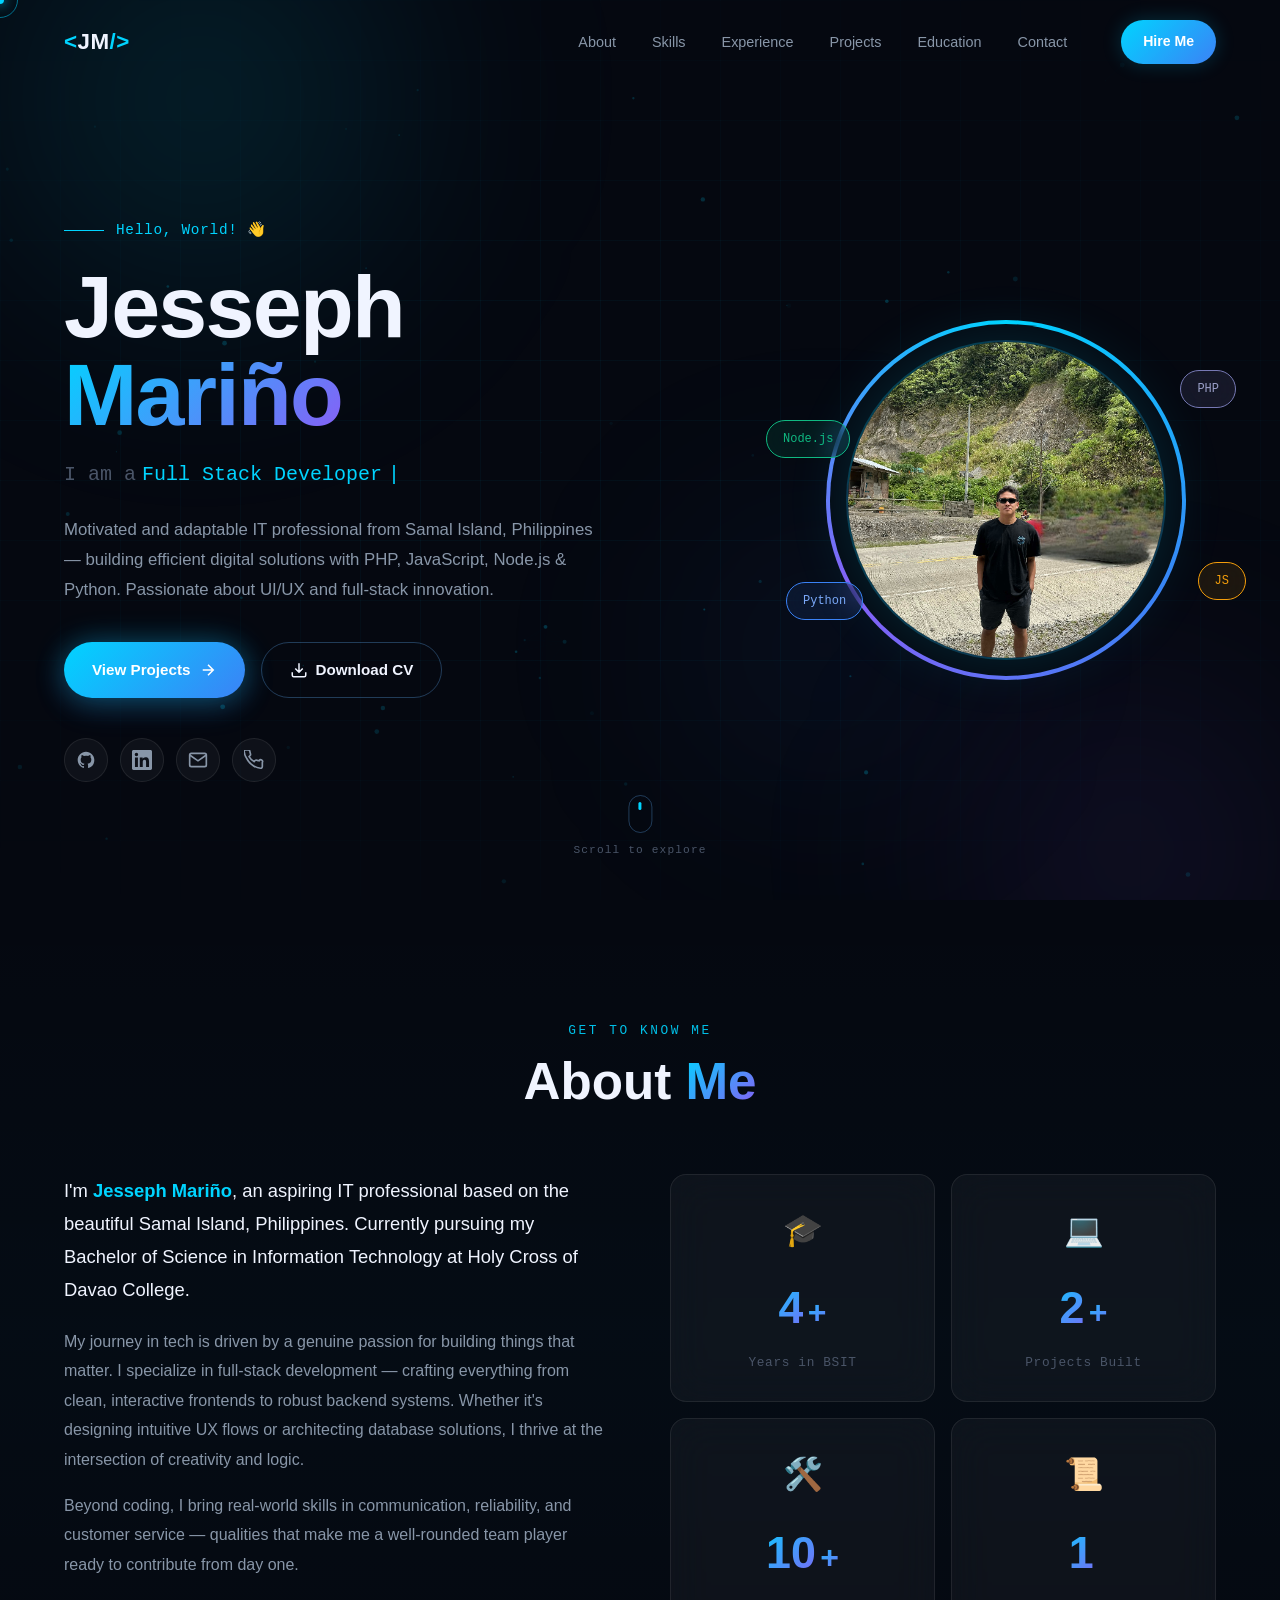
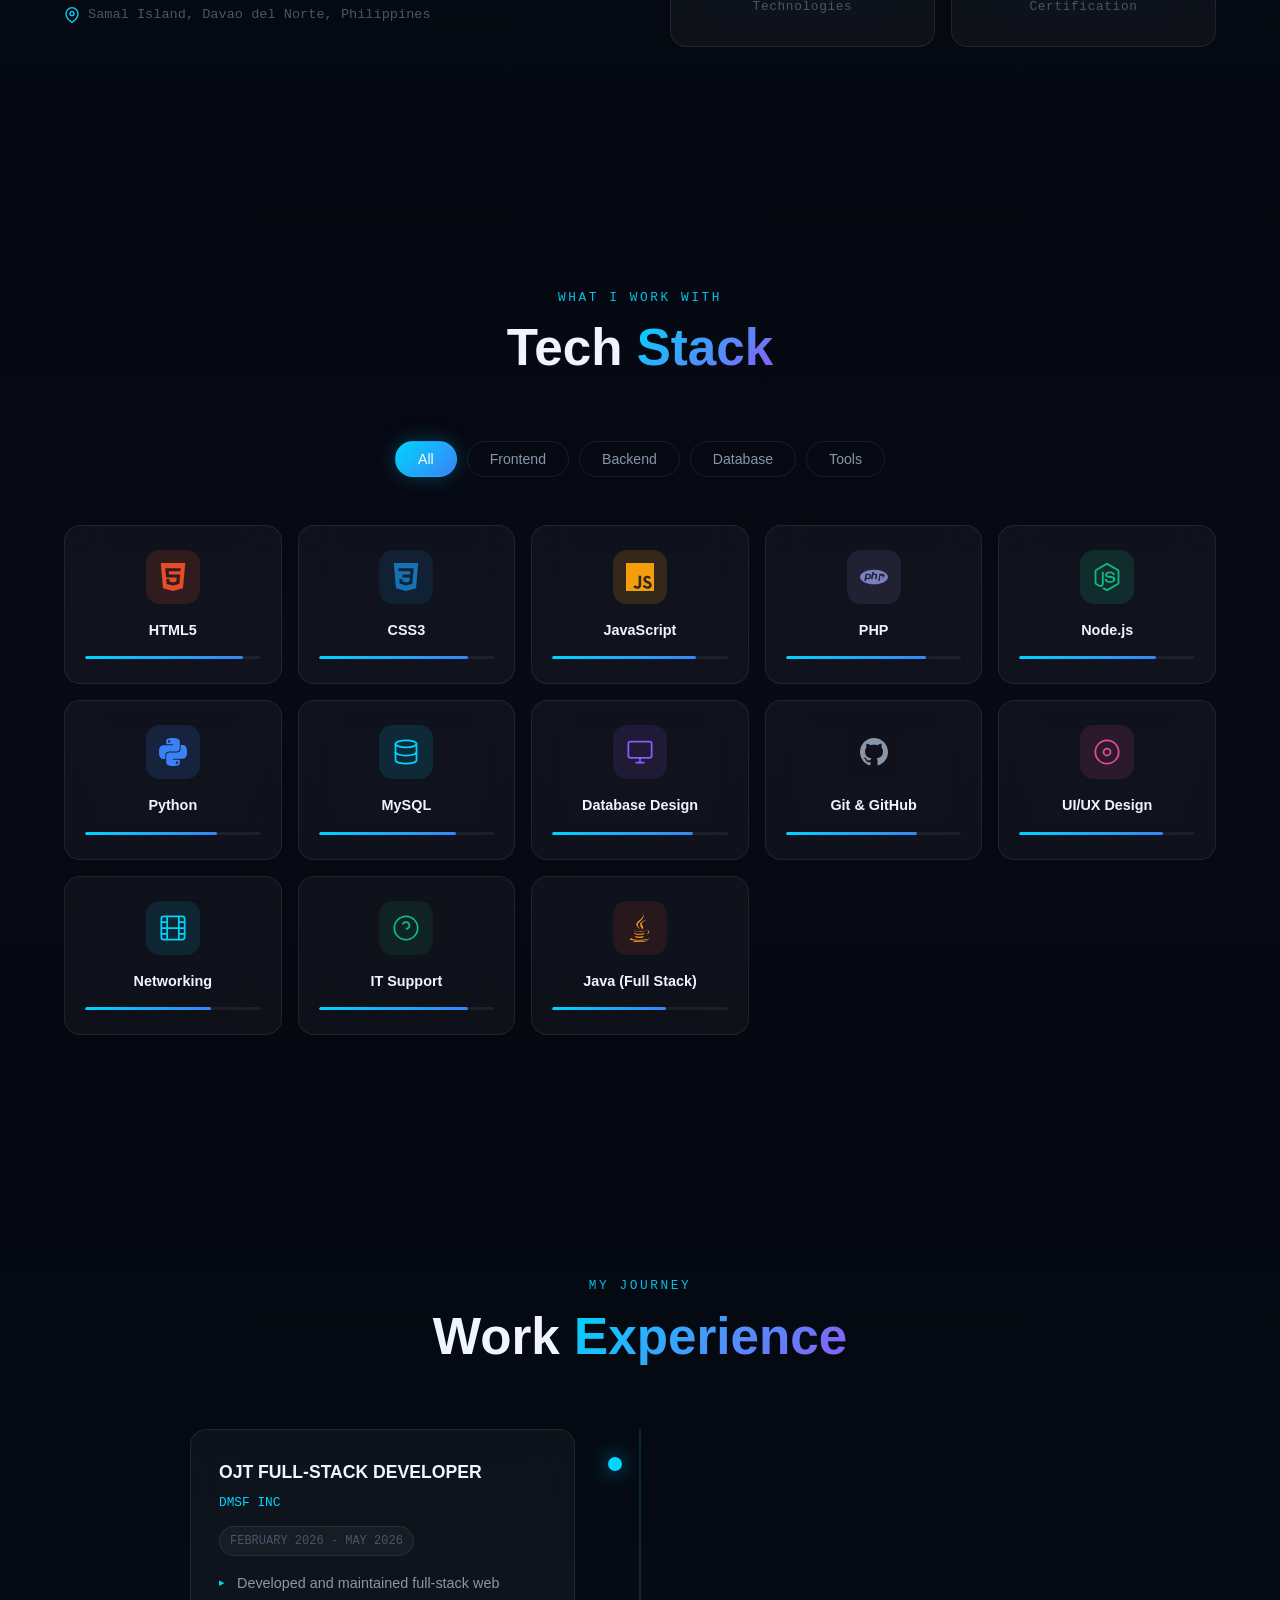
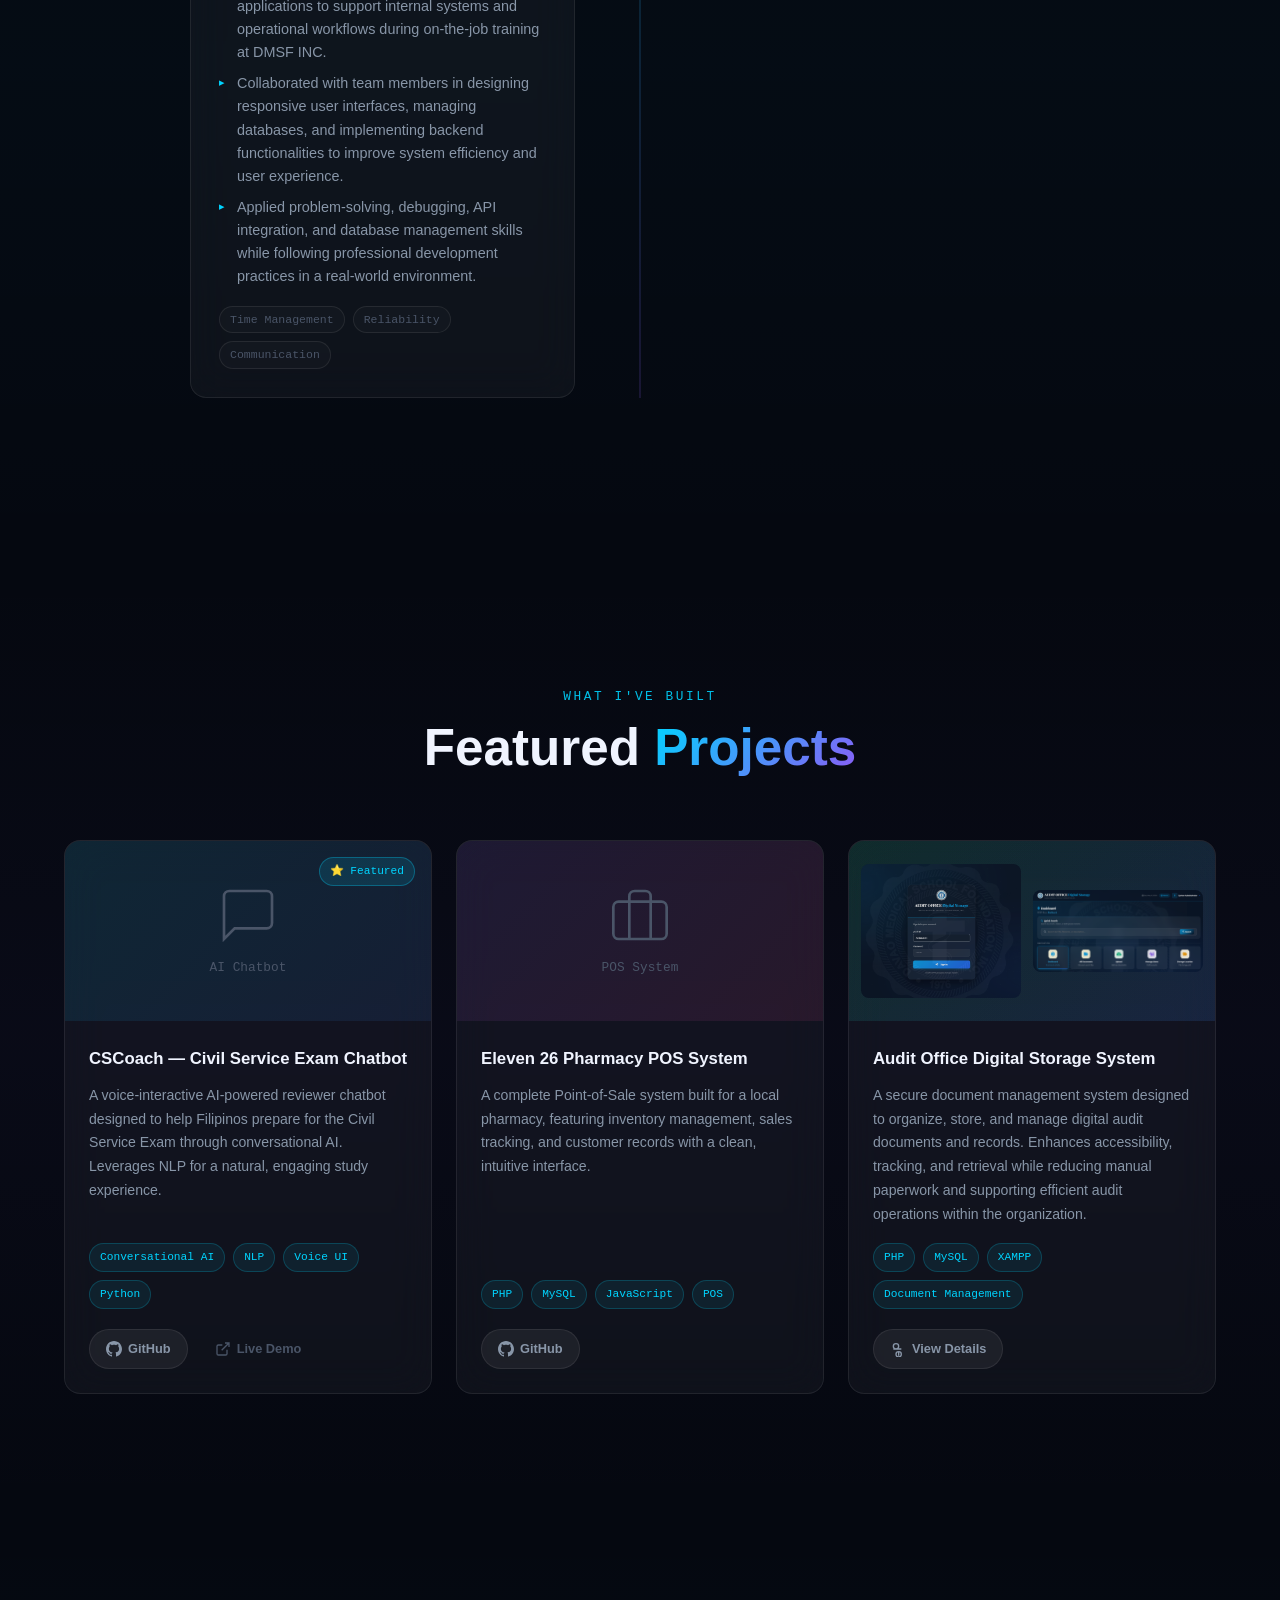
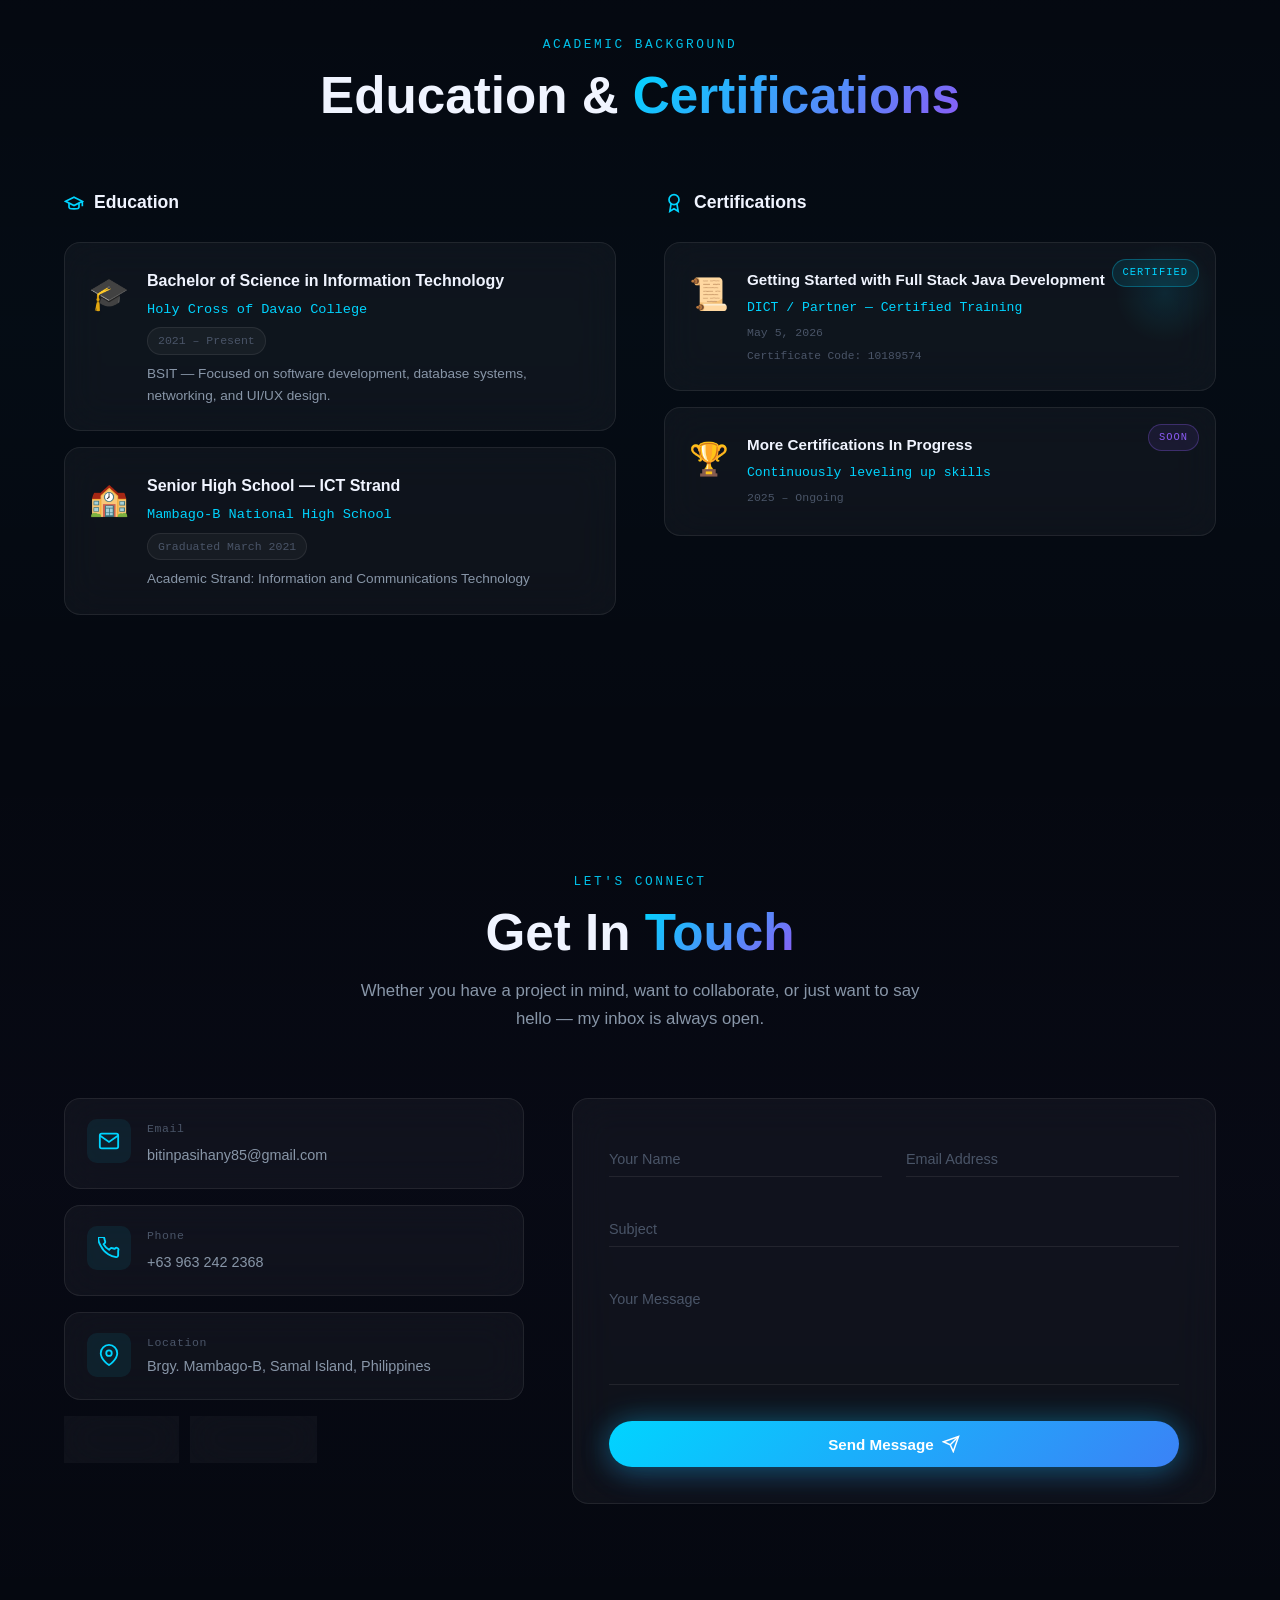
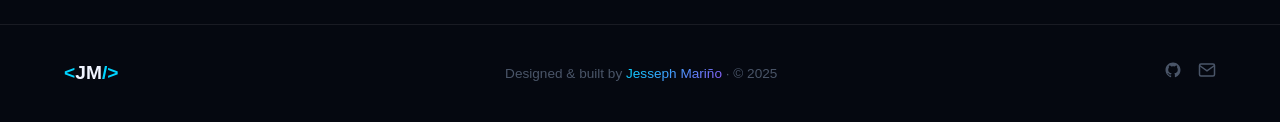
==== commit ecf9b654: "Add files via upload" ====
--- a/index.html
+++ b/index.html
@@ -339,7 +339,7 @@
           <div class="timeline-card glass">
             <div class="tc-header">
               <div>
-                <h3 class="tc-role">FULL-STACK DEVELOPER</h3>
+                <h3 class="tc-role"> OJT FULL-STACK DEVELOPER</h3>
                 <p class="tc-company">DMSF INC </p>
               </div>
               <span class="tc-date">FEBRUARY 2026 - MAY 2026</span>
--- a/style.css
+++ b/style.css
@@ -0,0 +1,1426 @@
+/* ═══════════════════════════════════════
+   JESSEPH MARIÑO — PREMIUM PORTFOLIO
+   style.css
+═══════════════════════════════════════ */
+
+/* ─── CSS VARIABLES ─── */
+:root {
+  /* Colors */
+  --bg-primary:    #050810;
+  --bg-secondary:  #080d1a;
+  --bg-card:       rgba(255,255,255,0.04);
+  --bg-card-hover: rgba(255,255,255,0.07);
+  --border:        rgba(255,255,255,0.08);
+  --border-hover:  rgba(100,180,255,0.3);
+
+  /* Neon palette */
+  --cyan:   #00d4ff;
+  --blue:   #3b82f6;
+  --violet: #8b5cf6;
+  --pink:   #ec4899;
+  --green:  #10b981;
+  --amber:  #f59e0b;
+
+  /* Gradients */
+  --grad-main:    linear-gradient(135deg, var(--cyan) 0%, var(--blue) 50%, var(--violet) 100%);
+  --grad-cta:     linear-gradient(135deg, var(--cyan) 0%, var(--blue) 100%);
+  --grad-hero:    linear-gradient(135deg, #00d4ff22, #3b82f622, #8b5cf622);
+  --grad-text:    linear-gradient(135deg, var(--cyan), var(--violet));
+
+  /* Text */
+  --text-primary:   #f0f4ff;
+  --text-secondary: #8896a8;
+  --text-muted:     #4a5568;
+
+  /* Font */
+  --font-display: 'Syne', sans-serif;
+  --font-body:    'DM Sans', sans-serif;
+  --font-mono:    'JetBrains Mono', monospace;
+
+  /* Spacing */
+  --section-gap: 120px;
+  --container:   1200px;
+
+  /* Effects */
+  --glass-blur:  blur(20px);
+  --radius-sm:   10px;
+  --radius-md:   16px;
+  --radius-lg:   24px;
+  --shadow-glow: 0 0 40px rgba(0,212,255,0.15);
+  --transition:  all 0.3s cubic-bezier(0.4, 0, 0.2, 1);
+}
+
+/* ─── RESET & BASE ─── */
+*, *::before, *::after { box-sizing: border-box; margin: 0; padding: 0; }
+
+html {
+  scroll-behavior: smooth;
+  scroll-padding-top: 80px;
+}
+
+body {
+  font-family: var(--font-body);
+  background-color: var(--bg-primary);
+  color: var(--text-primary);
+  overflow-x: hidden;
+  line-height: 1.7;
+  cursor: none; /* custom cursor */
+}
+
+::selection {
+  background: rgba(0,212,255,0.3);
+  color: var(--text-primary);
+}
+
+/* ─── SCROLLBAR ─── */
+::-webkit-scrollbar { width: 6px; }
+::-webkit-scrollbar-track { background: var(--bg-primary); }
+::-webkit-scrollbar-thumb { background: linear-gradient(var(--cyan), var(--violet)); border-radius: 3px; }
+
+/* ─── CUSTOM CURSOR ─── */
+.cursor-dot {
+  width: 8px; height: 8px;
+  background: var(--cyan);
+  border-radius: 50%;
+  position: fixed;
+  top: 0; left: 0;
+  pointer-events: none;
+  z-index: 9999;
+  transform: translate(-50%, -50%);
+  transition: transform 0.05s;
+  box-shadow: 0 0 12px var(--cyan);
+}
+.cursor-ring {
+  width: 36px; height: 36px;
+  border: 1.5px solid rgba(0,212,255,0.5);
+  border-radius: 50%;
+  position: fixed;
+  top: 0; left: 0;
+  pointer-events: none;
+  z-index: 9998;
+  transform: translate(-50%, -50%);
+  transition: transform 0.12s ease, width 0.2s, height 0.2s, border-color 0.2s;
+}
+.cursor-ring.hovered {
+  width: 56px; height: 56px;
+  border-color: var(--cyan);
+}
+
+/* ─── SCROLL PROGRESS ─── */
+.scroll-progress {
+  position: fixed;
+  top: 0; left: 0;
+  height: 2px;
+  width: 0%;
+  background: var(--grad-cta);
+  z-index: 9997;
+  transition: width 0.1s linear;
+}
+
+/* ─── UTILITY ─── */
+.container {
+  max-width: var(--container);
+  margin: 0 auto;
+  padding: 0 24px;
+}
+
+.gradient-text {
+  background: var(--grad-text);
+  -webkit-background-clip: text;
+  background-clip: text;
+  -webkit-text-fill-color: transparent;
+}
+
+.glass {
+  background: var(--bg-card);
+  backdrop-filter: var(--glass-blur);
+  -webkit-backdrop-filter: var(--glass-blur);
+  border: 1px solid var(--border);
+  border-radius: var(--radius-md);
+}
+
+.section {
+  padding: var(--section-gap) 0;
+  position: relative;
+}
+
+.section-header {
+  text-align: center;
+  margin-bottom: 64px;
+}
+
+.section-label {
+  font-family: var(--font-mono);
+  font-size: 0.8rem;
+  letter-spacing: 0.2em;
+  text-transform: uppercase;
+  color: var(--cyan);
+  margin-bottom: 12px;
+  opacity: 0.9;
+}
+
+.section-title {
+  font-family: var(--font-display);
+  font-size: clamp(2rem, 5vw, 3.2rem);
+  font-weight: 800;
+  line-height: 1.1;
+  color: var(--text-primary);
+}
+
+.section-sub {
+  margin-top: 16px;
+  color: var(--text-secondary);
+  max-width: 560px;
+  margin-inline: auto;
+  font-size: 1.05rem;
+}
+
+/* ─── REVEAL ANIMATIONS ─── */
+.reveal-up, .reveal-left, .reveal-right {
+  opacity: 0;
+  transition: opacity 0.7s ease, transform 0.7s cubic-bezier(0.16, 1, 0.3, 1);
+}
+.reveal-up    { transform: translateY(48px); }
+.reveal-left  { transform: translateX(-48px); }
+.reveal-right { transform: translateX(48px); }
+
+.reveal-up.visible, .reveal-left.visible, .reveal-right.visible {
+  opacity: 1;
+  transform: translate(0, 0);
+}
+
+/* ─── BUTTONS ─── */
+.btn {
+  display: inline-flex;
+  align-items: center;
+  gap: 8px;
+  padding: 14px 28px;
+  border-radius: 50px;
+  font-family: var(--font-display);
+  font-weight: 600;
+  font-size: 0.95rem;
+  text-decoration: none;
+  border: none;
+  cursor: pointer;
+  transition: var(--transition);
+  position: relative;
+  overflow: hidden;
+}
+.btn::before {
+  content: '';
+  position: absolute;
+  inset: 0;
+  background: rgba(255,255,255,0);
+  transition: background 0.3s;
+}
+.btn:hover::before { background: rgba(255,255,255,0.08); }
+
+.btn-primary {
+  background: var(--grad-cta);
+  color: #fff;
+  box-shadow: 0 0 30px rgba(0,212,255,0.3), 0 8px 32px rgba(59,130,246,0.2);
+}
+.btn-primary:hover {
+  box-shadow: 0 0 50px rgba(0,212,255,0.5), 0 12px 40px rgba(59,130,246,0.3);
+  transform: translateY(-2px);
+}
+
+.btn-ghost {
+  background: transparent;
+  color: var(--text-primary);
+  border: 1px solid var(--border-hover);
+}
+.btn-ghost:hover {
+  border-color: var(--cyan);
+  color: var(--cyan);
+  transform: translateY(-2px);
+  box-shadow: 0 0 20px rgba(0,212,255,0.15);
+}
+
+/* ══════════════════════════════════
+   NAVBAR
+══════════════════════════════════ */
+.navbar {
+  position: fixed;
+  top: 0; left: 0; right: 0;
+  z-index: 1000;
+  padding: 20px 0;
+  transition: var(--transition);
+}
+.navbar.scrolled {
+  background: rgba(5,8,16,0.8);
+  backdrop-filter: blur(20px);
+  -webkit-backdrop-filter: blur(20px);
+  border-bottom: 1px solid var(--border);
+  padding: 14px 0;
+}
+.nav-inner {
+  max-width: var(--container);
+  margin: 0 auto;
+  padding: 0 24px;
+  display: flex;
+  align-items: center;
+  gap: 40px;
+}
+.nav-logo {
+  font-family: var(--font-display);
+  font-size: 1.4rem;
+  font-weight: 800;
+  color: var(--text-primary);
+  text-decoration: none;
+  letter-spacing: 0.02em;
+}
+.logo-bracket { color: var(--cyan); }
+
+.nav-links {
+  display: flex;
+  gap: 8px;
+  list-style: none;
+  margin-left: auto;
+}
+.nav-link {
+  font-family: var(--font-body);
+  font-size: 0.9rem;
+  color: var(--text-secondary);
+  text-decoration: none;
+  padding: 6px 14px;
+  border-radius: 50px;
+  transition: var(--transition);
+  position: relative;
+}
+.nav-link::after {
+  content: '';
+  position: absolute;
+  bottom: -2px; left: 50%; right: 50%;
+  height: 2px;
+  background: var(--cyan);
+  transition: left 0.3s, right 0.3s;
+  border-radius: 2px;
+}
+.nav-link:hover { color: var(--text-primary); }
+.nav-link:hover::after, .nav-link.active::after { left: 14px; right: 14px; }
+.nav-link.active { color: var(--cyan); }
+
+.nav-cta {
+  background: var(--grad-cta);
+  color: #fff;
+  padding: 10px 22px;
+  border-radius: 50px;
+  font-family: var(--font-display);
+  font-weight: 600;
+  font-size: 0.88rem;
+  text-decoration: none;
+  transition: var(--transition);
+  box-shadow: 0 0 20px rgba(0,212,255,0.2);
+}
+.nav-cta:hover {
+  box-shadow: 0 0 30px rgba(0,212,255,0.4);
+  transform: translateY(-1px);
+}
+
+.hamburger {
+  display: none;
+  flex-direction: column;
+  gap: 5px;
+  background: none;
+  border: none;
+  cursor: pointer;
+  padding: 4px;
+  margin-left: auto;
+}
+.hamburger span {
+  display: block;
+  width: 24px;
+  height: 2px;
+  background: var(--text-primary);
+  border-radius: 2px;
+  transition: var(--transition);
+}
+.hamburger.open span:nth-child(1) { transform: rotate(45deg) translateY(7px); }
+.hamburger.open span:nth-child(2) { opacity: 0; }
+.hamburger.open span:nth-child(3) { transform: rotate(-45deg) translateY(-7px); }
+
+/* ══════════════════════════════════
+   HERO
+══════════════════════════════════ */
+.hero {
+  min-height: 100vh;
+  display: flex;
+  align-items: center;
+  position: relative;
+  overflow: hidden;
+  padding-top: 100px;
+}
+
+/* Animated bg */
+.hero-bg {
+  position: absolute;
+  inset: 0;
+  z-index: 0;
+}
+.grid-overlay {
+  position: absolute;
+  inset: 0;
+  background-image:
+    linear-gradient(rgba(0,212,255,0.04) 1px, transparent 1px),
+    linear-gradient(90deg, rgba(0,212,255,0.04) 1px, transparent 1px);
+  background-size: 60px 60px;
+  mask-image: radial-gradient(ellipse 80% 60% at 50% 50%, black 30%, transparent 100%);
+}
+.blob {
+  position: absolute;
+  border-radius: 50%;
+  filter: blur(100px);
+  animation: floatBlob 10s ease-in-out infinite;
+}
+.blob-1 {
+  width: 600px; height: 600px;
+  background: radial-gradient(circle, rgba(0,212,255,0.15), transparent 70%);
+  top: -200px; left: -100px;
+  animation-delay: 0s;
+}
+.blob-2 {
+  width: 500px; height: 500px;
+  background: radial-gradient(circle, rgba(139,92,246,0.12), transparent 70%);
+  bottom: -200px; right: -100px;
+  animation-delay: -4s;
+}
+.blob-3 {
+  width: 400px; height: 400px;
+  background: radial-gradient(circle, rgba(59,130,246,0.1), transparent 70%);
+  top: 50%; right: 20%;
+  animation-delay: -7s;
+}
+@keyframes floatBlob {
+  0%, 100% { transform: translate(0, 0) scale(1); }
+  33%       { transform: translate(30px, -30px) scale(1.05); }
+  66%       { transform: translate(-20px, 20px) scale(0.95); }
+}
+
+.particle-canvas {
+  position: absolute;
+  inset: 0;
+  opacity: 0.4;
+}
+
+.hero-inner {
+  position: relative;
+  z-index: 1;
+  max-width: var(--container);
+  margin: 0 auto;
+  padding: 0 24px;
+  display: grid;
+  grid-template-columns: 1fr 420px;
+  gap: 60px;
+  align-items: center;
+  width: 100%;
+}
+
+/* Hero text */
+.hero-greeting {
+  display: flex;
+  align-items: center;
+  gap: 12px;
+  font-family: var(--font-mono);
+  font-size: 0.9rem;
+  color: var(--cyan);
+  margin-bottom: 20px;
+  letter-spacing: 0.05em;
+}
+.greeting-line {
+  width: 40px; height: 1px;
+  background: var(--cyan);
+  display: inline-block;
+}
+
+.hero-name {
+  font-family: var(--font-display);
+  font-size: clamp(3rem, 7vw, 5.5rem);
+  font-weight: 800;
+  line-height: 1.0;
+  letter-spacing: -0.02em;
+  margin-bottom: 20px;
+}
+.name-accent {
+  background: var(--grad-text);
+  -webkit-background-clip: text;
+  background-clip: text;
+  -webkit-text-fill-color: transparent;
+}
+
+.hero-role {
+  font-family: var(--font-mono);
+  font-size: clamp(1rem, 2.5vw, 1.25rem);
+  color: var(--text-secondary);
+  margin-bottom: 24px;
+  height: 32px;
+  display: flex;
+  align-items: center;
+  gap: 6px;
+}
+.role-prefix { color: var(--text-muted); }
+.typing-text { color: var(--cyan); font-weight: 500; }
+.cursor-blink {
+  color: var(--cyan);
+  animation: blink 1s infinite;
+}
+@keyframes blink { 0%, 100% { opacity: 1; } 50% { opacity: 0; } }
+
+.hero-bio {
+  color: var(--text-secondary);
+  font-size: 1.05rem;
+  line-height: 1.8;
+  max-width: 540px;
+  margin-bottom: 36px;
+}
+
+.hero-actions {
+  display: flex;
+  gap: 16px;
+  flex-wrap: wrap;
+  margin-bottom: 40px;
+}
+
+.hero-socials {
+  display: flex;
+  gap: 12px;
+}
+.social-icon {
+  width: 44px; height: 44px;
+  display: flex;
+  align-items: center;
+  justify-content: center;
+  border-radius: 50%;
+  background: var(--bg-card);
+  border: 1px solid var(--border);
+  color: var(--text-secondary);
+  text-decoration: none;
+  transition: var(--transition);
+}
+.social-icon:hover {
+  border-color: var(--cyan);
+  color: var(--cyan);
+  background: rgba(0,212,255,0.08);
+  transform: translateY(-3px);
+  box-shadow: 0 0 20px rgba(0,212,255,0.2);
+}
+
+/* Hero avatar */
+.hero-avatar {
+  position: relative;
+  display: flex;
+  align-items: center;
+  justify-content: center;
+}
+.avatar-glow-ring {
+  position: absolute;
+  width: 360px; height: 360px;
+  border-radius: 50%;
+  background: conic-gradient(var(--cyan), var(--blue), var(--violet), var(--cyan));
+  animation: spinRing 8s linear infinite;
+  padding: 2px;
+}
+.avatar-glow-ring::before {
+  content: '';
+  position: absolute;
+  inset: 4px;
+  border-radius: 50%;
+  background: var(--bg-primary);
+}
+@keyframes spinRing { to { transform: rotate(360deg); } }
+
+.avatar-frame {
+  position: relative;
+  z-index: 1;
+  width: 320px; height: 320px;
+  border-radius: 50%;
+  overflow: hidden;
+  background: linear-gradient(135deg, rgba(0,212,255,0.1), rgba(139,92,246,0.1));
+  border: 2px solid rgba(0,212,255,0.2);
+  box-shadow: 0 0 60px rgba(0,212,255,0.15), inset 0 0 60px rgba(0,0,0,0.3);
+  display: flex;
+  align-items: center;
+  justify-content: center;
+}
+.avatar-photo {
+  width: 100%;
+  height: 100%;
+  object-fit: cover;
+  display: block;
+}
+.avatar-placeholder {
+  display: flex;
+  flex-direction: column;
+  align-items: center;
+  gap: 12px;
+  color: var(--text-muted);
+  font-size: 0.8rem;
+  font-family: var(--font-mono);
+}
+
+/* Float badges */
+.float-badge {
+  position: absolute;
+  padding: 8px 16px;
+  border-radius: 50px;
+  font-family: var(--font-mono);
+  font-size: 0.75rem;
+  font-weight: 500;
+  backdrop-filter: blur(12px);
+  border: 1px solid;
+  animation: floatBadge 3s ease-in-out infinite;
+}
+.badge-php  { top: 30px; right: -20px; background: rgba(119,123,180,0.15); border-color: #7779b4; color: #9b9fc8; animation-delay: 0s; }
+.badge-js   { bottom: 60px; right: -30px; background: rgba(245,158,11,0.1); border-color: var(--amber); color: var(--amber); animation-delay: 0.5s; }
+.badge-node { top: 80px; left: -30px; background: rgba(16,185,129,0.1); border-color: var(--green); color: var(--green); animation-delay: 1s; }
+.badge-py   { bottom: 40px; left: -10px; background: rgba(59,130,246,0.1); border-color: var(--blue); color: #7ba8f8; animation-delay: 1.5s; }
+
+@keyframes floatBadge {
+  0%, 100% { transform: translateY(0); }
+  50%       { transform: translateY(-10px); }
+}
+
+/* Scroll hint */
+.scroll-hint {
+  position: absolute;
+  bottom: 40px; left: 50%;
+  transform: translateX(-50%);
+  display: flex;
+  flex-direction: column;
+  align-items: center;
+  gap: 8px;
+  z-index: 1;
+  animation: fadeInUp 2s ease 1.5s both;
+}
+@keyframes fadeInUp {
+  from { opacity: 0; transform: translateX(-50%) translateY(20px); }
+  to   { opacity: 1; transform: translateX(-50%) translateY(0); }
+}
+.scroll-hint span {
+  font-family: var(--font-mono);
+  font-size: 0.7rem;
+  color: var(--text-muted);
+  letter-spacing: 0.1em;
+}
+.scroll-mouse {
+  width: 24px; height: 38px;
+  border: 1.5px solid var(--border-hover);
+  border-radius: 12px;
+  display: flex;
+  justify-content: center;
+  padding-top: 6px;
+}
+.scroll-wheel {
+  width: 3px; height: 8px;
+  background: var(--cyan);
+  border-radius: 2px;
+  animation: scrollWheel 1.5s ease infinite;
+}
+@keyframes scrollWheel {
+  0%   { opacity: 1; transform: translateY(0); }
+  100% { opacity: 0; transform: translateY(10px); }
+}
+
+/* ══════════════════════════════════
+   ABOUT
+══════════════════════════════════ */
+.about {
+  background: linear-gradient(180deg, transparent 0%, rgba(0,212,255,0.02) 50%, transparent 100%);
+}
+.about-grid {
+  display: grid;
+  grid-template-columns: 1fr 1fr;
+  gap: 60px;
+  align-items: start;
+}
+.about-intro {
+  font-size: 1.15rem;
+  color: var(--text-primary);
+  line-height: 1.8;
+  margin-bottom: 20px;
+}
+.about-intro strong { color: var(--cyan); font-weight: 600; }
+.about-body {
+  color: var(--text-secondary);
+  line-height: 1.85;
+  margin-bottom: 16px;
+}
+.about-location {
+  display: flex;
+  align-items: center;
+  gap: 8px;
+  color: var(--text-muted);
+  font-family: var(--font-mono);
+  font-size: 0.85rem;
+  margin-top: 24px;
+}
+.about-location svg { color: var(--cyan); flex-shrink: 0; }
+
+.about-stats {
+  display: grid;
+  grid-template-columns: 1fr 1fr;
+  gap: 16px;
+}
+.stat-card {
+  padding: 28px 20px;
+  text-align: center;
+  transition: var(--transition);
+  position: relative;
+  overflow: hidden;
+}
+.stat-card::before {
+  content: '';
+  position: absolute;
+  top: 0; left: 0; right: 0;
+  height: 2px;
+  background: var(--grad-cta);
+  opacity: 0;
+  transition: opacity 0.3s;
+}
+.stat-card:hover { border-color: var(--border-hover); transform: translateY(-4px); }
+.stat-card:hover::before { opacity: 1; }
+
+.stat-icon { font-size: 2rem; margin-bottom: 12px; }
+.stat-number {
+  font-family: var(--font-display);
+  font-size: 2.8rem;
+  font-weight: 800;
+  background: var(--grad-text);
+  -webkit-background-clip: text;
+  background-clip: text;
+  -webkit-text-fill-color: transparent;
+  display: inline-block;
+}
+.stat-suffix {
+  font-family: var(--font-display);
+  font-size: 2rem;
+  font-weight: 800;
+  background: var(--grad-text);
+  -webkit-background-clip: text;
+  background-clip: text;
+  -webkit-text-fill-color: transparent;
+  display: inline-block;
+}
+.stat-label {
+  color: var(--text-muted);
+  font-size: 0.8rem;
+  margin-top: 6px;
+  font-family: var(--font-mono);
+  letter-spacing: 0.05em;
+}
+
+/* ══════════════════════════════════
+   SKILLS
+══════════════════════════════════ */
+.skills {
+  background: linear-gradient(180deg, transparent, rgba(139,92,246,0.02), transparent);
+}
+.skills-tabs {
+  display: flex;
+  gap: 10px;
+  justify-content: center;
+  flex-wrap: wrap;
+  margin-bottom: 48px;
+}
+.skill-tab {
+  padding: 9px 22px;
+  border-radius: 50px;
+  border: 1px solid var(--border);
+  background: transparent;
+  color: var(--text-secondary);
+  font-family: var(--font-body);
+  font-size: 0.88rem;
+  cursor: pointer;
+  transition: var(--transition);
+}
+.skill-tab:hover { border-color: var(--border-hover); color: var(--text-primary); }
+.skill-tab.active {
+  background: var(--grad-cta);
+  border-color: transparent;
+  color: #fff;
+  box-shadow: 0 0 20px rgba(0,212,255,0.25);
+}
+
+.skills-grid {
+  display: grid;
+  grid-template-columns: repeat(auto-fill, minmax(200px, 1fr));
+  gap: 16px;
+}
+.skill-card {
+  padding: 24px 20px;
+  display: flex;
+  flex-direction: column;
+  align-items: center;
+  gap: 14px;
+  text-align: center;
+  transition: var(--transition);
+  position: relative;
+  overflow: hidden;
+}
+.skill-card::after {
+  content: '';
+  position: absolute;
+  bottom: 0; left: 0; right: 0;
+  height: 1px;
+  background: var(--grad-cta);
+  transform: scaleX(0);
+  transition: transform 0.3s;
+}
+.skill-card:hover { border-color: var(--border-hover); transform: translateY(-6px); box-shadow: var(--shadow-glow); }
+.skill-card:hover::after { transform: scaleX(1); }
+
+.skill-icon {
+  width: 54px; height: 54px;
+  border-radius: 14px;
+  display: flex;
+  align-items: center;
+  justify-content: center;
+  transition: var(--transition);
+}
+.skill-icon svg { width: 28px; height: 28px; }
+.skill-card:hover .skill-icon { transform: scale(1.1); }
+
+/* Icon color themes */
+.html-icon  { background: rgba(228,77,38,0.15);  color: #e44d26; }
+.css-icon   { background: rgba(21,114,182,0.15);  color: #1572b6; }
+.js-icon    { background: rgba(245,158,11,0.15);  color: var(--amber); }
+.php-icon   { background: rgba(119,123,180,0.15); color: #7b80c0; }
+.node-icon  { background: rgba(16,185,129,0.15);  color: var(--green); }
+.py-icon    { background: rgba(59,130,246,0.15);  color: var(--blue); }
+.db-icon    { background: rgba(0,212,255,0.12);   color: var(--cyan); }
+.db2-icon   { background: rgba(139,92,246,0.12);  color: var(--violet); }
+.tool-icon  { background: rgba(17,17,27,0.5);     color: var(--text-secondary); }
+.design-icon{ background: rgba(236,72,153,0.12);  color: var(--pink); }
+.net-icon   { background: rgba(0,212,255,0.1);    color: var(--cyan); }
+.support-icon{background: rgba(16,185,129,0.1);   color: var(--green); }
+.java-icon  { background: rgba(228,77,38,0.1);    color: #f89820; }
+
+.skill-name {
+  font-family: var(--font-display);
+  font-size: 0.9rem;
+  font-weight: 600;
+  color: var(--text-primary);
+}
+.skill-bar {
+  width: 100%;
+  height: 3px;
+  background: rgba(255,255,255,0.06);
+  border-radius: 2px;
+  overflow: hidden;
+}
+.skill-fill {
+  height: 100%;
+  background: var(--grad-cta);
+  border-radius: 2px;
+  width: 0%;
+  transition: width 1.2s cubic-bezier(0.4, 0, 0.2, 1);
+}
+
+.skill-card.hidden { display: none; }
+
+/* ══════════════════════════════════
+   EXPERIENCE
+══════════════════════════════════ */
+.experience { background: linear-gradient(180deg, transparent, rgba(0,212,255,0.02), transparent); }
+
+.timeline {
+  position: relative;
+  max-width: 900px;
+  margin: 0 auto;
+}
+.timeline::before {
+  content: '';
+  position: absolute;
+  left: 50%;
+  transform: translateX(-50%);
+  top: 0; bottom: 0;
+  width: 1px;
+  background: linear-gradient(var(--cyan), var(--violet));
+  opacity: 0.3;
+}
+
+.timeline-item {
+  position: relative;
+  width: 45%;
+  margin-bottom: 48px;
+}
+.timeline-item:nth-child(odd)  { margin-left: 0; margin-right: auto; padding-right: 20px; }
+.timeline-item:nth-child(even) { margin-left: auto; margin-right: 0; padding-left: 20px; }
+
+.timeline-dot {
+  position: absolute;
+  width: 14px; height: 14px;
+  background: var(--cyan);
+  border-radius: 50%;
+  top: 28px;
+  box-shadow: 0 0 20px rgba(0,212,255,0.6);
+}
+.timeline-item:nth-child(odd)  .timeline-dot { right: -27px; }
+.timeline-item:nth-child(even) .timeline-dot { left: -27px; }
+
+.timeline-card {
+  padding: 28px;
+  transition: var(--transition);
+}
+.timeline-card:hover { border-color: var(--border-hover); transform: translateY(-4px); box-shadow: var(--shadow-glow); }
+
+.tc-header {
+  display: flex;
+  justify-content: space-between;
+  align-items: flex-start;
+  gap: 12px;
+  margin-bottom: 16px;
+  flex-wrap: wrap;
+}
+.tc-role {
+  font-family: var(--font-display);
+  font-size: 1.1rem;
+  font-weight: 700;
+  color: var(--text-primary);
+  margin-bottom: 4px;
+}
+.tc-company {
+  font-family: var(--font-mono);
+  font-size: 0.8rem;
+  color: var(--cyan);
+}
+.tc-date {
+  font-family: var(--font-mono);
+  font-size: 0.75rem;
+  color: var(--text-muted);
+  white-space: nowrap;
+  background: rgba(255,255,255,0.04);
+  padding: 4px 10px;
+  border-radius: 50px;
+  border: 1px solid var(--border);
+}
+.tc-list {
+  list-style: none;
+  display: flex;
+  flex-direction: column;
+  gap: 8px;
+  margin-bottom: 18px;
+}
+.tc-list li {
+  color: var(--text-secondary);
+  font-size: 0.9rem;
+  padding-left: 18px;
+  position: relative;
+  line-height: 1.6;
+}
+.tc-list li::before {
+  content: '▸';
+  position: absolute;
+  left: 0;
+  color: var(--cyan);
+  font-size: 0.7rem;
+  top: 2px;
+}
+.tc-tags { display: flex; gap: 8px; flex-wrap: wrap; }
+.tag {
+  padding: 3px 10px;
+  border-radius: 50px;
+  font-family: var(--font-mono);
+  font-size: 0.72rem;
+  color: var(--text-muted);
+  border: 1px solid var(--border);
+  background: rgba(255,255,255,0.02);
+}
+
+/* ══════════════════════════════════
+   PROJECTS
+══════════════════════════════════ */
+.projects { background: linear-gradient(180deg, transparent, rgba(139,92,246,0.03), transparent); }
+
+.projects-grid {
+  display: grid;
+  grid-template-columns: repeat(3, 1fr);
+  gap: 24px;
+}
+.project-card {
+  display: flex;
+  flex-direction: column;
+  transition: var(--transition);
+  position: relative;
+  overflow: hidden;
+}
+.project-card:hover { border-color: var(--border-hover); transform: translateY(-8px); box-shadow: 0 20px 60px rgba(0,0,0,0.4), 0 0 40px rgba(0,212,255,0.08); }
+
+.project-badge {
+  position: absolute;
+  top: 16px; right: 16px;
+  padding: 4px 10px;
+  background: rgba(0,212,255,0.12);
+  border: 1px solid rgba(0,212,255,0.3);
+  border-radius: 50px;
+  font-family: var(--font-mono);
+  font-size: 0.7rem;
+  color: var(--cyan);
+  z-index: 1;
+}
+
+.project-visual {
+  height: 180px;
+  display: flex;
+  align-items: center;
+  justify-content: center;
+  position: relative;
+  overflow: hidden;
+}
+.pv-1 { background: linear-gradient(135deg, rgba(0,212,255,0.1), rgba(59,130,246,0.1)); }
+.pv-2 { background: linear-gradient(135deg, rgba(139,92,246,0.1), rgba(236,72,153,0.1)); }
+.pv-3 { background: linear-gradient(135deg, rgba(16,185,129,0.08), rgba(59,130,246,0.08)); }
+
+.pv-inner {
+  display: flex;
+  flex-direction: column;
+  align-items: center;
+  gap: 10px;
+  color: var(--text-muted);
+  font-family: var(--font-mono);
+  font-size: 0.8rem;
+  transition: var(--transition);
+}
+.project-card:hover .pv-inner { transform: scale(1.1); }
+
+/* Project Gallery for Screenshots */
+.project-gallery {
+  display: flex;
+  align-items: center;
+  justify-content: center;
+  gap: 12px;
+  width: 100%;
+  height: 100%;
+  padding: 12px;
+  background: linear-gradient(135deg, rgba(16,185,129,0.08), rgba(59,130,246,0.08));
+  overflow-x: auto;
+  scroll-behavior: smooth;
+}
+.gallery-img {
+  max-width: 100%;
+  max-height: 180px;
+  object-fit: contain;
+  border-radius: 8px;
+  transition: var(--transition);
+  filter: brightness(0.9);
+  cursor: pointer;
+  min-width: 160px;
+}
+.gallery-img:hover {
+  filter: brightness(1);
+  transform: scale(1.05);
+}
+
+.project-body { padding: 24px; flex: 1; display: flex; flex-direction: column; }
+.project-title {
+  font-family: var(--font-display);
+  font-size: 1.05rem;
+  font-weight: 700;
+  color: var(--text-primary);
+  margin-bottom: 10px;
+}
+.project-desc {
+  color: var(--text-secondary);
+  font-size: 0.88rem;
+  line-height: 1.7;
+  margin-bottom: 16px;
+  flex: 1;
+}
+.project-tags { display: flex; gap: 8px; flex-wrap: wrap; margin-bottom: 20px; }
+.ptag {
+  padding: 4px 10px;
+  border-radius: 50px;
+  font-family: var(--font-mono);
+  font-size: 0.7rem;
+  color: var(--cyan);
+  background: rgba(0,212,255,0.08);
+  border: 1px solid rgba(0,212,255,0.2);
+}
+.project-actions { display: flex; gap: 10px; }
+.paction {
+  display: flex;
+  align-items: center;
+  gap: 6px;
+  padding: 8px 16px;
+  border-radius: 50px;
+  font-size: 0.8rem;
+  font-family: var(--font-display);
+  font-weight: 600;
+  text-decoration: none;
+  transition: var(--transition);
+}
+.paction-primary {
+  background: rgba(255,255,255,0.06);
+  border: 1px solid var(--border);
+  color: var(--text-secondary);
+}
+.paction-primary:hover { border-color: var(--border-hover); color: var(--cyan); }
+.paction-ghost {
+  color: var(--text-muted);
+  border: 1px solid transparent;
+}
+.paction-ghost:hover { color: var(--violet); }
+.paction-coming {
+  font-family: var(--font-mono);
+  font-size: 0.8rem;
+  color: var(--text-muted);
+}
+
+/* ══════════════════════════════════
+   EDUCATION
+══════════════════════════════════ */
+.education { background: linear-gradient(180deg, transparent, rgba(0,212,255,0.02), transparent); }
+
+.edu-grid {
+  display: grid;
+  grid-template-columns: 1fr 1fr;
+  gap: 48px;
+}
+.edu-col-title {
+  display: flex;
+  align-items: center;
+  gap: 10px;
+  font-family: var(--font-display);
+  font-size: 1.1rem;
+  font-weight: 700;
+  color: var(--text-primary);
+  margin-bottom: 24px;
+}
+.edu-col-title svg { color: var(--cyan); }
+
+.edu-card {
+  padding: 24px;
+  display: flex;
+  gap: 18px;
+  margin-bottom: 16px;
+  transition: var(--transition);
+}
+.edu-card:hover { border-color: var(--border-hover); transform: translateX(6px); }
+.edu-icon { font-size: 2rem; flex-shrink: 0; }
+.edu-content h4 {
+  font-family: var(--font-display);
+  font-size: 1rem;
+  font-weight: 700;
+  color: var(--text-primary);
+  margin-bottom: 4px;
+}
+.edu-school { color: var(--cyan); font-size: 0.85rem; font-family: var(--font-mono); margin-bottom: 4px; }
+.edu-date {
+  display: inline-block;
+  font-family: var(--font-mono);
+  font-size: 0.72rem;
+  color: var(--text-muted);
+  background: rgba(255,255,255,0.04);
+  padding: 3px 10px;
+  border-radius: 50px;
+  border: 1px solid var(--border);
+  margin-bottom: 8px;
+}
+.edu-note { color: var(--text-secondary); font-size: 0.85rem; line-height: 1.6; }
+
+/* Cert cards */
+.cert-card {
+  padding: 24px;
+  display: flex;
+  gap: 18px;
+  margin-bottom: 16px;
+  transition: var(--transition);
+  position: relative;
+  overflow: hidden;
+}
+.cert-card:hover { border-color: rgba(0,212,255,0.4); transform: translateX(6px); }
+.cert-glow {
+  position: absolute;
+  top: 0; right: 0;
+  width: 100px; height: 100px;
+  background: radial-gradient(circle, rgba(0,212,255,0.1), transparent 70%);
+  pointer-events: none;
+}
+.cert-icon { font-size: 2rem; flex-shrink: 0; }
+.cert-content { flex: 1; }
+.cert-content h4 {
+  font-family: var(--font-display);
+  font-size: 0.95rem;
+  font-weight: 700;
+  color: var(--text-primary);
+  margin-bottom: 4px;
+}
+.cert-issuer { color: var(--cyan); font-size: 0.82rem; font-family: var(--font-mono); margin-bottom: 4px; }
+.cert-date {
+  display: block;
+  font-family: var(--font-mono);
+  font-size: 0.72rem;
+  color: var(--text-muted);
+  margin-bottom: 4px;
+}
+.cert-code {
+  display: block;
+  font-family: var(--font-mono);
+  font-size: 0.7rem;
+  color: var(--text-muted);
+}
+.cert-badge {
+  position: absolute;
+  top: 16px; right: 16px;
+  padding: 4px 10px;
+  background: rgba(0,212,255,0.1);
+  border: 1px solid rgba(0,212,255,0.3);
+  border-radius: 50px;
+  font-family: var(--font-mono);
+  font-size: 0.65rem;
+  color: var(--cyan);
+  letter-spacing: 0.1em;
+}
+.badge-soon {
+  background: rgba(139,92,246,0.1);
+  border-color: rgba(139,92,246,0.3);
+  color: var(--violet);
+}
+
+/* ══════════════════════════════════
+   CONTACT
+══════════════════════════════════ */
+.contact { background: linear-gradient(180deg, transparent, rgba(139,92,246,0.02), transparent); }
+
+.contact-grid {
+  display: grid;
+  grid-template-columns: 1fr 1.4fr;
+  gap: 48px;
+  align-items: start;
+}
+
+.contact-info { display: flex; flex-direction: column; gap: 16px; }
+.contact-item {
+  padding: 20px 22px;
+  display: flex;
+  align-items: flex-start;
+  gap: 16px;
+  transition: var(--transition);
+}
+.contact-item:hover { border-color: var(--border-hover); }
+.ci-icon {
+  width: 44px; height: 44px;
+  display: flex;
+  align-items: center;
+  justify-content: center;
+  border-radius: 10px;
+  background: rgba(0,212,255,0.08);
+  color: var(--cyan);
+  flex-shrink: 0;
+}
+.ci-label { font-family: var(--font-mono); font-size: 0.72rem; color: var(--text-muted); margin-bottom: 2px; letter-spacing: 0.05em; }
+.ci-value { color: var(--text-secondary); font-size: 0.9rem; text-decoration: none; transition: color 0.2s; }
+a.ci-value:hover { color: var(--cyan); }
+
+.contact-socials { display: flex; gap: 12px; flex-wrap: wrap; }
+.cs-link {
+  display: flex;
+  align-items: center;
+  gap: 8px;
+  padding: 10px 18px;
+  text-decoration: none;
+  color: var(--text-secondary);
+  font-size: 0.88rem;
+  font-family: var(--font-display);
+  font-weight: 600;
+  transition: var(--transition);
+}
+.cs-link:hover { border-color: var(--border-hover); color: var(--cyan); transform: translateY(-2px); }
+.cs-link svg { flex-shrink: 0; }
+
+/* Contact form */
+.contact-form {
+  padding: 36px;
+}
+.form-row { display: grid; grid-template-columns: 1fr 1fr; gap: 24px; }
+.form-group { position: relative; margin-bottom: 28px; }
+.form-input {
+  width: 100%;
+  background: transparent;
+  border: none;
+  border-bottom: 1px solid var(--border);
+  padding: 12px 0;
+  color: var(--text-primary);
+  font-family: var(--font-body);
+  font-size: 0.95rem;
+  outline: none;
+  transition: border-color 0.3s;
+  resize: none;
+}
+.form-input:focus, .form-input:not(:placeholder-shown) { border-color: var(--cyan); }
+.form-label {
+  position: absolute;
+  top: 12px; left: 0;
+  color: var(--text-muted);
+  font-size: 0.9rem;
+  pointer-events: none;
+  transition: var(--transition);
+}
+.form-input:focus ~ .form-label,
+.form-input:not(:placeholder-shown) ~ .form-label {
+  top: -14px;
+  font-size: 0.72rem;
+  color: var(--cyan);
+  font-family: var(--font-mono);
+  letter-spacing: 0.05em;
+}
+.form-line {
+  position: absolute;
+  bottom: 0; left: 0;
+  width: 0%; height: 1px;
+  background: var(--grad-cta);
+  transition: width 0.4s;
+}
+.form-input:focus ~ .form-line { width: 100%; }
+.form-textarea { min-height: 100px; }
+
+.form-submit {
+  width: 100%;
+  justify-content: center;
+  background: var(--grad-cta);
+  color: #fff;
+  border: none;
+  font-family: var(--font-display);
+  font-weight: 600;
+}
+.form-submit:hover { box-shadow: 0 0 40px rgba(0,212,255,0.3); transform: translateY(-2px); }
+
+/* ══════════════════════════════════
+   FOOTER
+══════════════════════════════════ */
+.footer {
+  border-top: 1px solid var(--border);
+  padding: 32px 0;
+}
+.footer-inner {
+  max-width: var(--container);
+  margin: 0 auto;
+  padding: 0 24px;
+  display: flex;
+  align-items: center;
+  justify-content: space-between;
+  gap: 24px;
+  flex-wrap: wrap;
+}
+.footer-logo {
+  font-family: var(--font-display);
+  font-size: 1.2rem;
+  font-weight: 800;
+  color: var(--text-primary);
+  text-decoration: none;
+}
+.footer-copy { color: var(--text-muted); font-size: 0.85rem; }
+.footer-socials { display: flex; gap: 16px; }
+.footer-socials a {
+  color: var(--text-muted);
+  text-decoration: none;
+  transition: color 0.2s;
+}
+.footer-socials a:hover { color: var(--cyan); }
+
+/* ─── BACK TO TOP ─── */
+.back-top {
+  position: fixed;
+  bottom: 32px; right: 32px;
+  width: 48px; height: 48px;
+  background: var(--grad-cta);
+  border: none;
+  border-radius: 50%;
+  color: #fff;
+  display: flex;
+  align-items: center;
+  justify-content: center;
+  cursor: pointer;
+  opacity: 0;
+  transform: translateY(20px);
+  transition: var(--transition);
+  z-index: 500;
+  box-shadow: 0 0 20px rgba(0,212,255,0.3);
+}
+.back-top.visible { opacity: 1; transform: translateY(0); }
+.back-top:hover { box-shadow: 0 0 30px rgba(0,212,255,0.5); transform: translateY(-3px); }
+
+/* ─── TOAST ─── */
+.toast {
+  position: fixed;
+  bottom: 90px; right: 32px;
+  display: flex;
+  align-items: center;
+  gap: 10px;
+  background: rgba(16,185,129,0.15);
+  border: 1px solid rgba(16,185,129,0.3);
+  backdrop-filter: blur(12px);
+  padding: 14px 20px;
+  border-radius: var(--radius-sm);
+  color: var(--green);
+  font-family: var(--font-body);
+  font-size: 0.9rem;
+  z-index: 600;
+  opacity: 0;
+  transform: translateY(20px);
+  transition: opacity 0.3s, transform 0.3s;
+  pointer-events: none;
+}
+.toast.show { opacity: 1; transform: translateY(0); }
+
+/* ══════════════════════════════════
+   RESPONSIVE
+══════════════════════════════════ */
+@media (max-width: 1024px) {
+  .hero-inner { grid-template-columns: 1fr; text-align: center; }
+  .hero-text { order: 2; }
+  .hero-avatar { order: 1; }
+  .hero-bio { margin-inline: auto; }
+  .hero-actions { justify-content: center; }
+  .hero-socials { justify-content: center; }
+  .avatar-frame { width: 260px; height: 260px; }
+  .avatar-glow-ring { width: 300px; height: 300px; }
+
+  .about-grid { grid-template-columns: 1fr; }
+  .projects-grid { grid-template-columns: repeat(2, 1fr); }
+  .edu-grid { grid-template-columns: 1fr; }
+  .contact-grid { grid-template-columns: 1fr; }
+  .timeline::before { left: 20px; }
+  .timeline-item { width: 100%; margin-left: 40px !important; padding-left: 24px !important; padding-right: 0 !important; }
+  .timeline-dot { left: -27px !important; right: auto !important; }
+}
+
+@media (max-width: 768px) {
+  :root { --section-gap: 80px; }
+
+  .nav-links, .nav-cta { display: none; }
+  .nav-links.open {
+    display: flex;
+    flex-direction: column;
+    position: absolute;
+    top: 100%; left: 0; right: 0;
+    background: rgba(5,8,16,0.96);
+    backdrop-filter: blur(20px);
+    padding: 20px;
+    gap: 4px;
+    border-bottom: 1px solid var(--border);
+  }
+  .hamburger { display: flex; }
+
+  .hero-name { font-size: 2.8rem; }
+  .hero-avatar { transform: scale(0.85); }
+  .float-badge { display: none; }
+
+  .about-stats { grid-template-columns: repeat(2, 1fr); }
+  .projects-grid { grid-template-columns: 1fr; }
+  .skills-grid { grid-template-columns: repeat(2, 1fr); }
+  .form-row { grid-template-columns: 1fr; }
+  .contact-form { padding: 24px 20px; }
+
+  body { cursor: auto; }
+  .cursor-dot, .cursor-ring { display: none; }
+}
+
+@media (max-width: 480px) {
+  .section-title { font-size: 1.8rem; }
+  .hero-name { font-size: 2.2rem; }
+  .about-stats { grid-template-columns: repeat(2, 1fr); }
+  .footer-inner { flex-direction: column; text-align: center; }
+  .back-top { bottom: 20px; right: 20px; }
+  .toast { right: 16px; left: 16px; }
+}
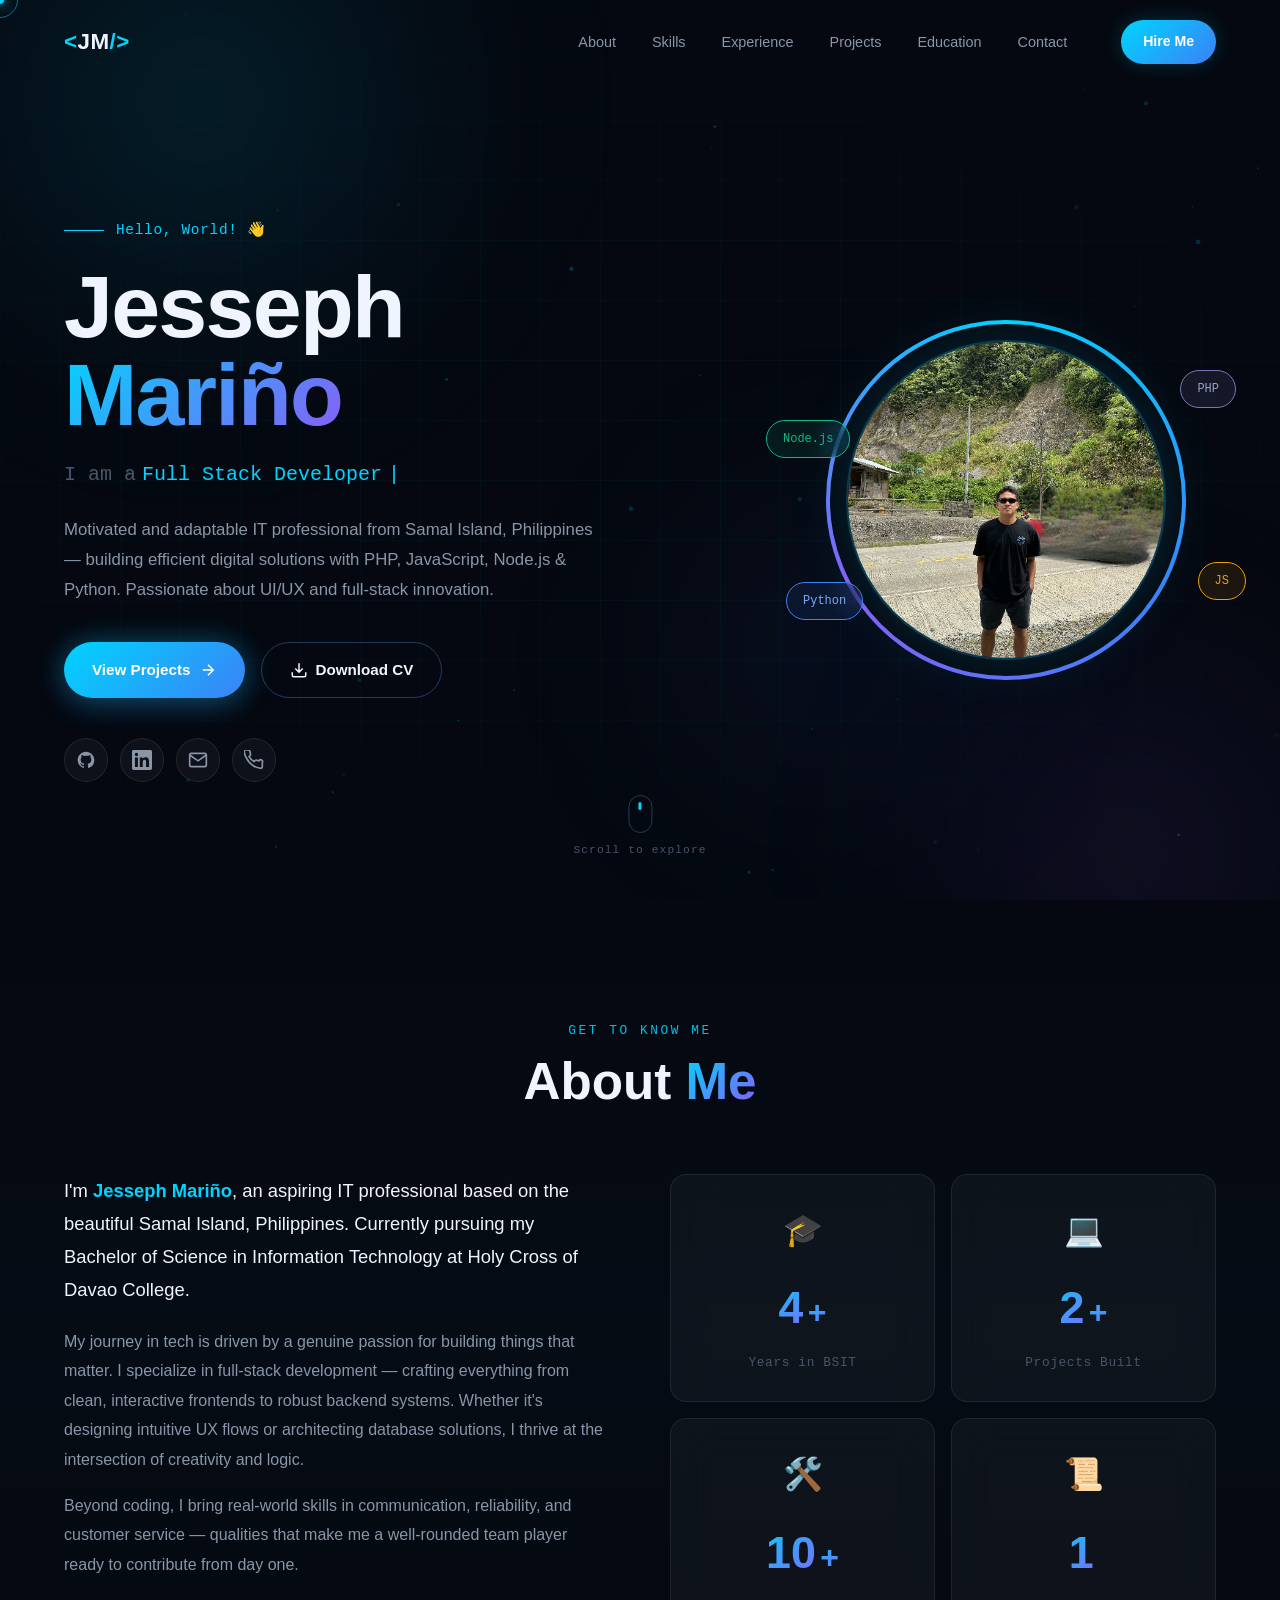
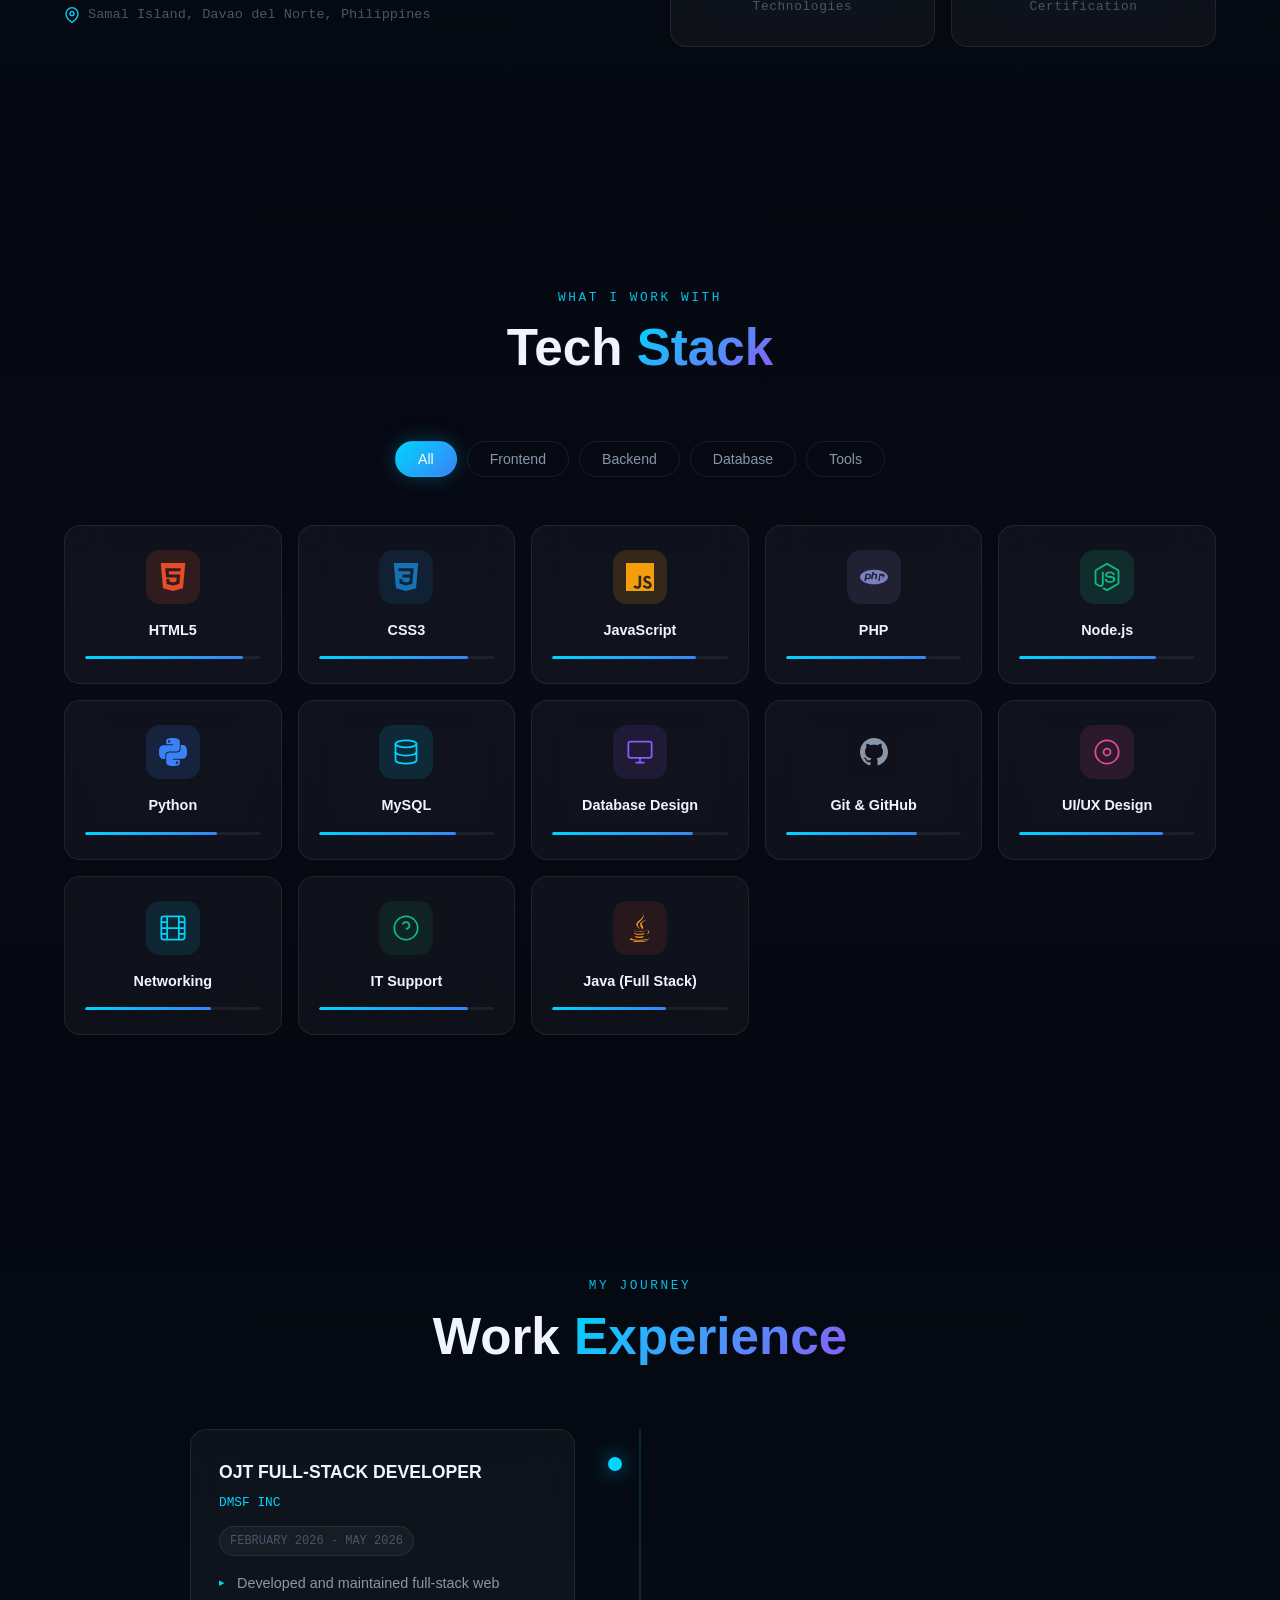
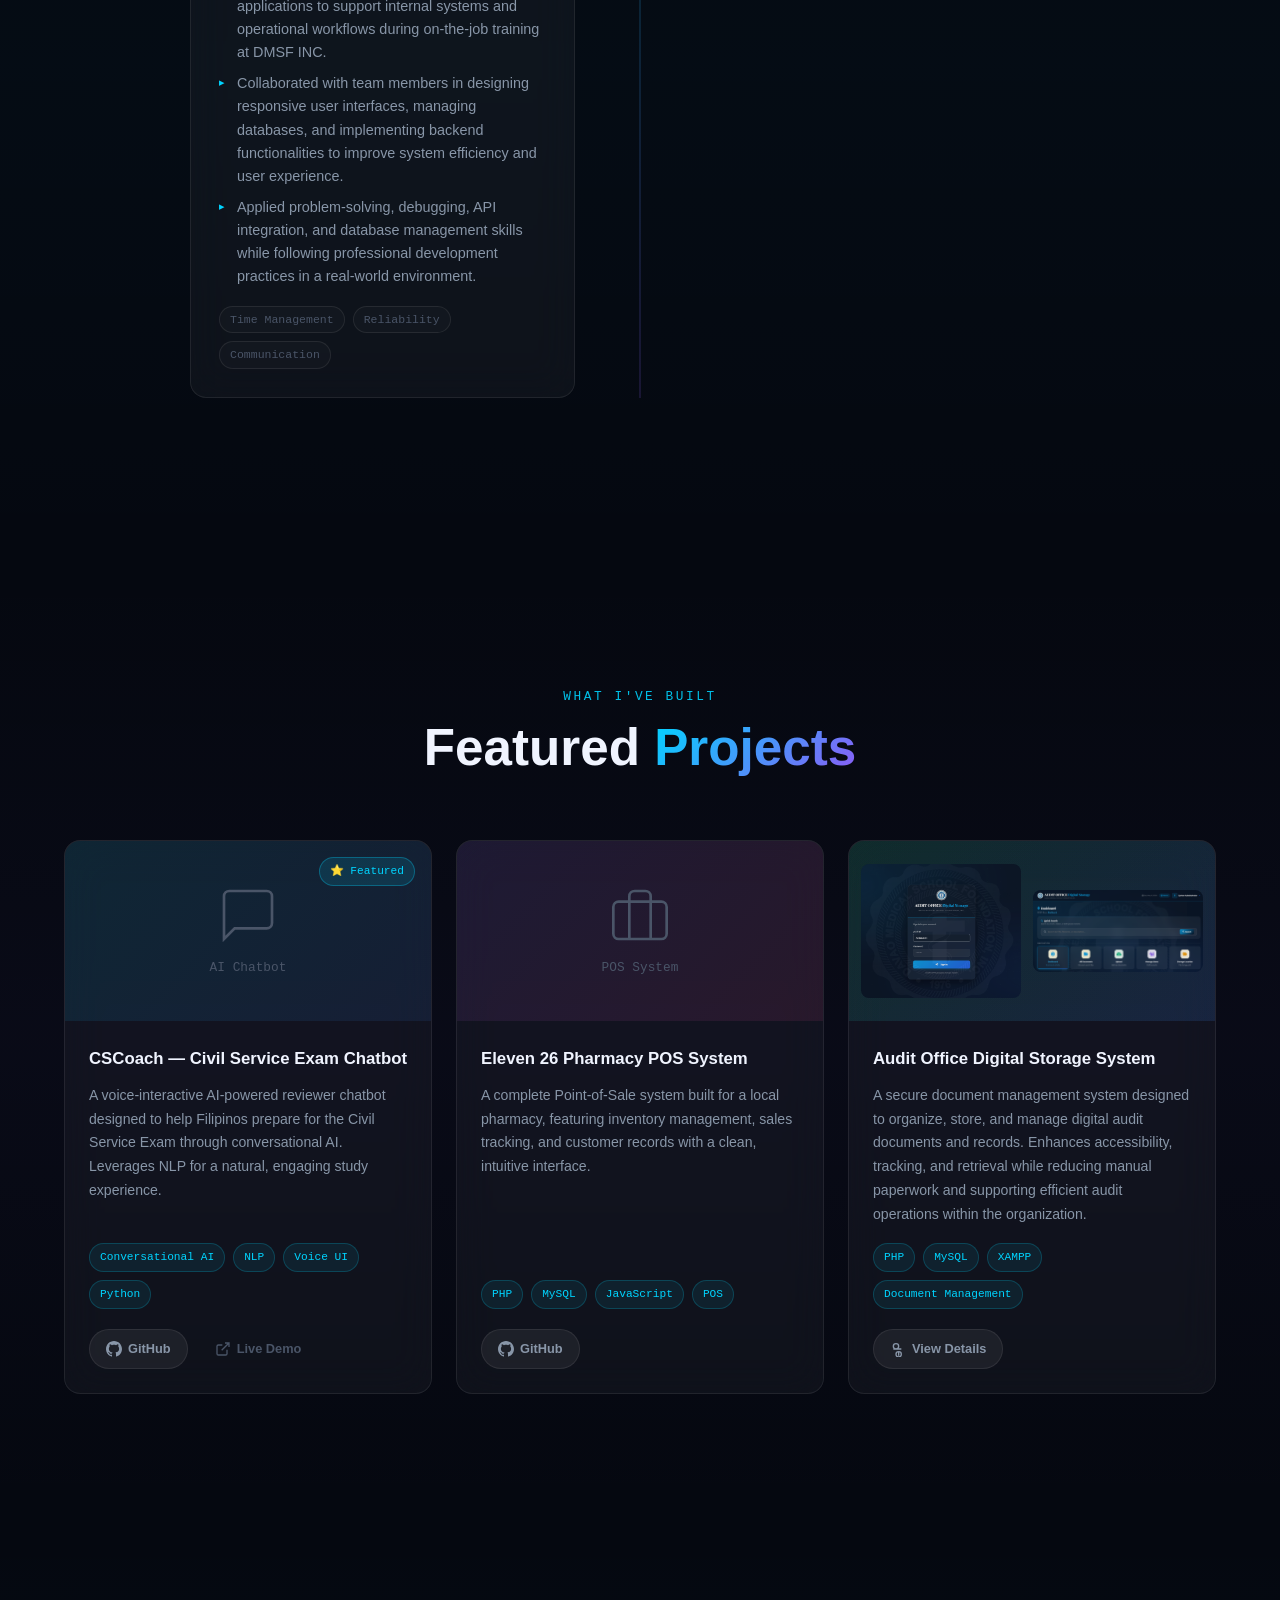
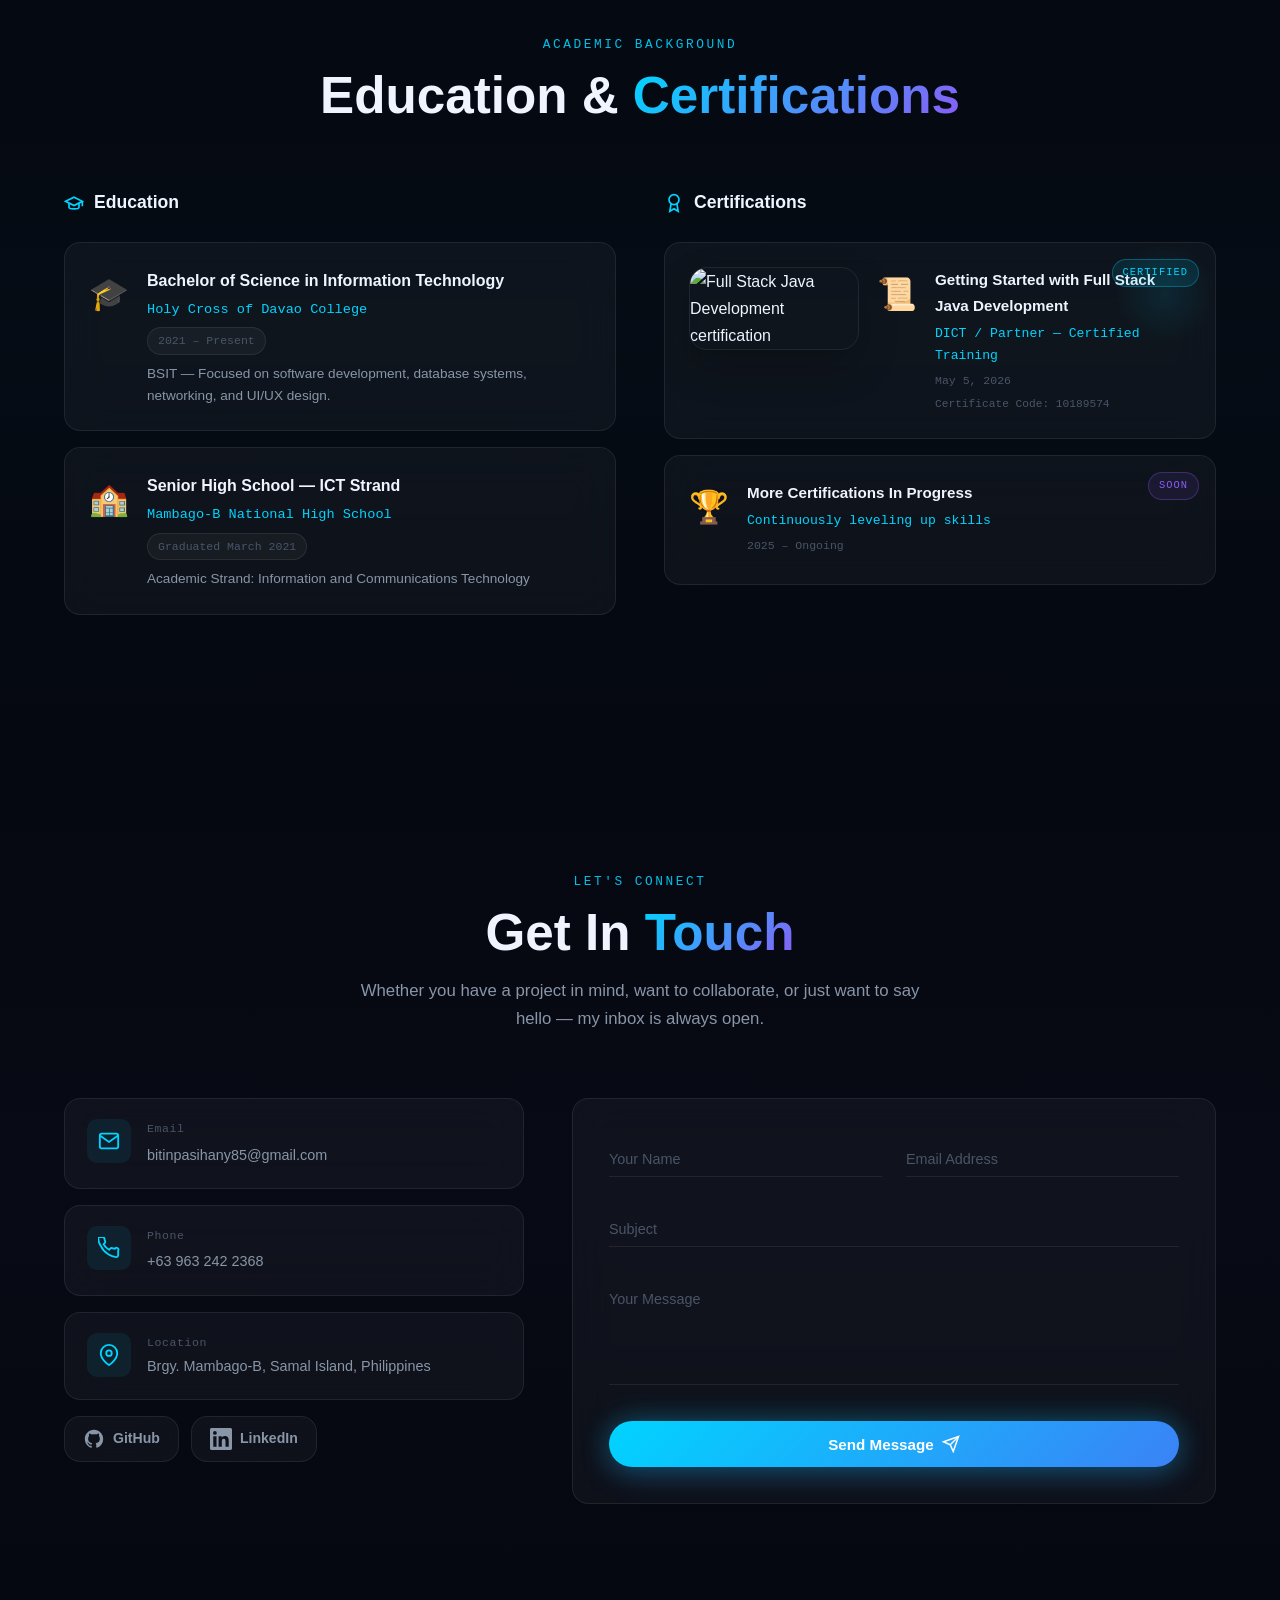
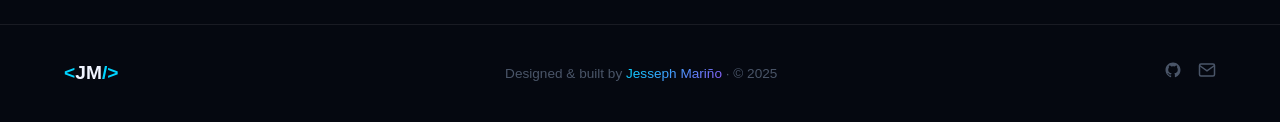
==== commit f1acc549: "Add files via upload" ====
--- a/index.html
+++ b/index.html
@@ -511,6 +511,9 @@
 
           <div class="cert-card glass reveal-up">
             <div class="cert-glow"></div>
+            <div class="cert-media">
+              <img src="Screenshot 2026-05-12 084304.png" alt="Full Stack Java Development certification" class="cert-img" />
+            </div>
             <div class="cert-icon">📜</div>
             <div class="cert-content">
               <h4>Getting Started with Full Stack Java Development</h4>
--- a/style.css
+++ b/style.css
@@ -1122,6 +1122,7 @@
 .cert-card {
   padding: 24px;
   display: flex;
+  align-items: flex-start;
   gap: 18px;
   margin-bottom: 16px;
   transition: var(--transition);
@@ -1129,6 +1130,24 @@
   overflow: hidden;
 }
 .cert-card:hover { border-color: rgba(0,212,255,0.4); transform: translateX(6px); }
+.cert-media {
+  flex-shrink: 0;
+  width: 170px;
+  min-width: 140px;
+  display: flex;
+  align-items: center;
+  justify-content: center;
+}
+.cert-img {
+  width: 100%;
+  height: auto;
+  display: block;
+  object-fit: contain;
+  border-radius: 18px;
+  border: 1px solid rgba(255,255,255,0.08);
+  box-shadow: 0 18px 40px rgba(0,0,0,0.2);
+  image-rendering: auto;
+}
 .cert-glow {
   position: absolute;
   top: 0; right: 0;
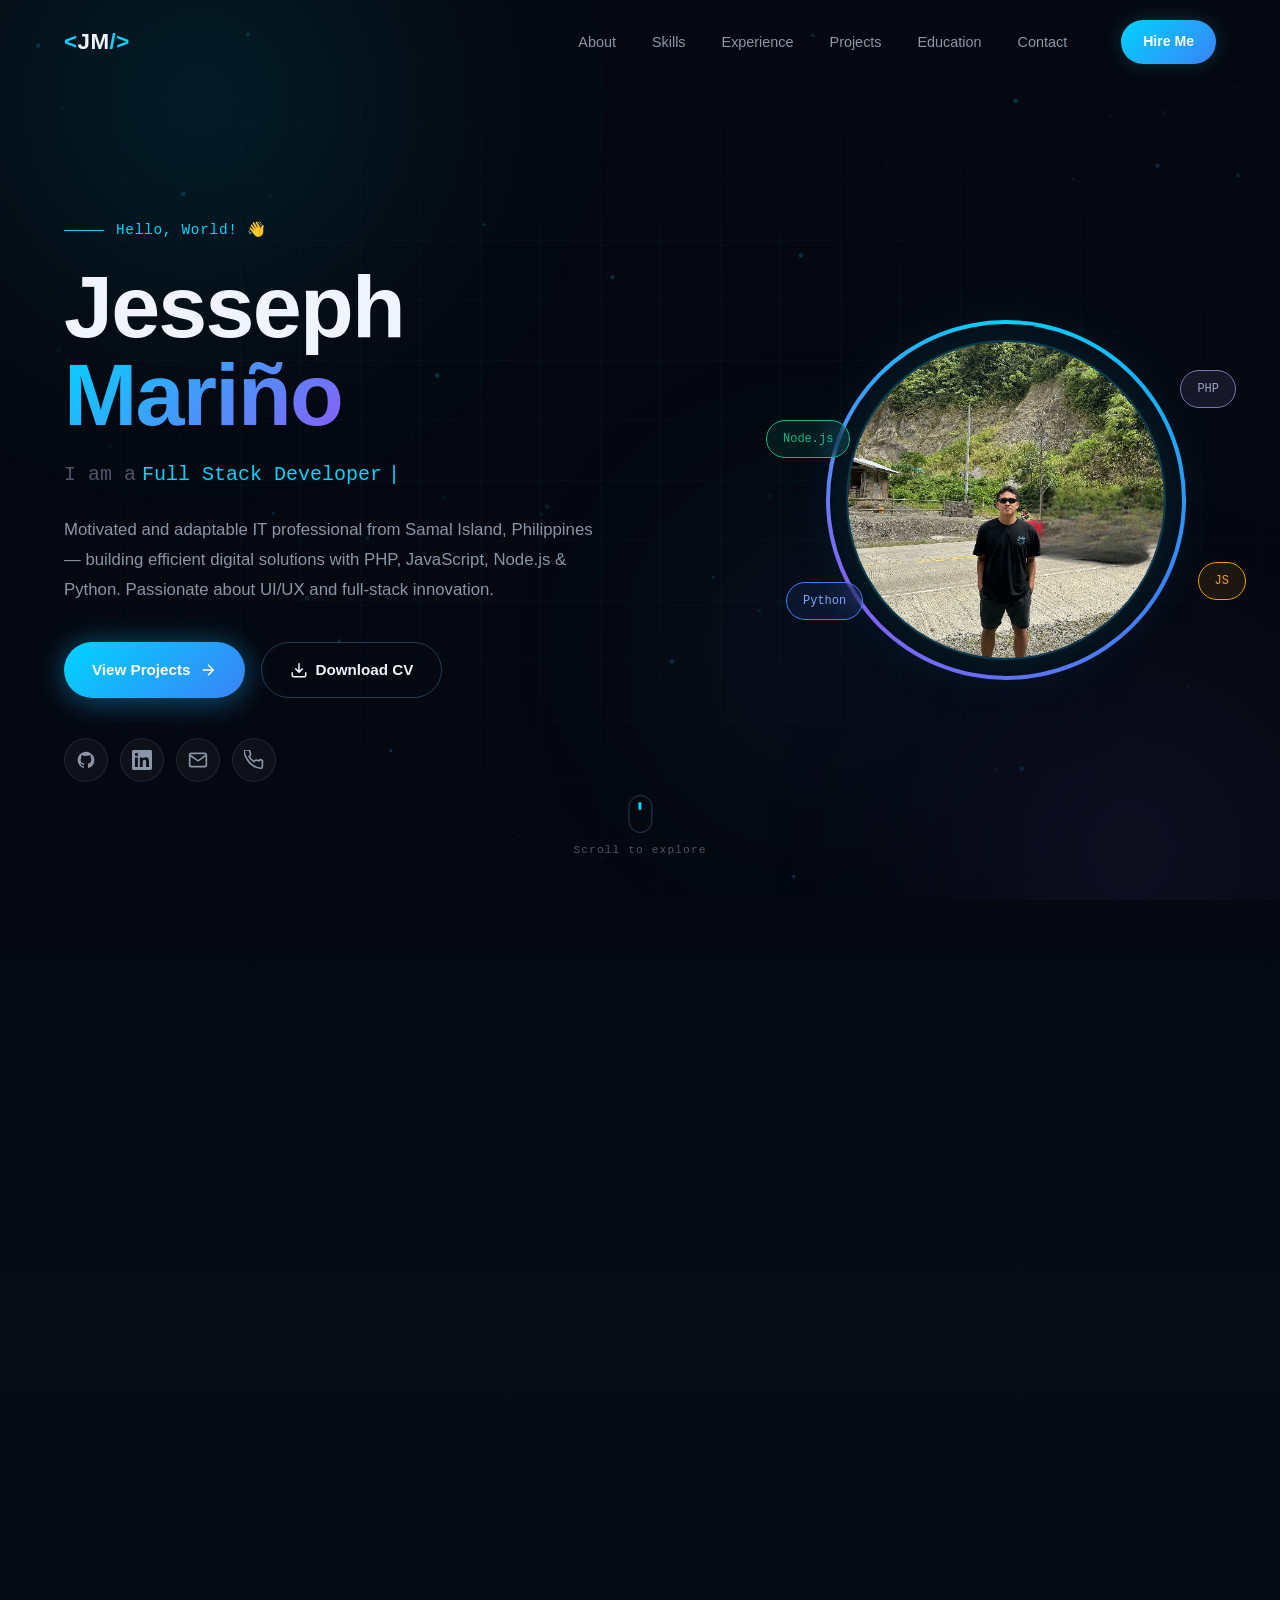
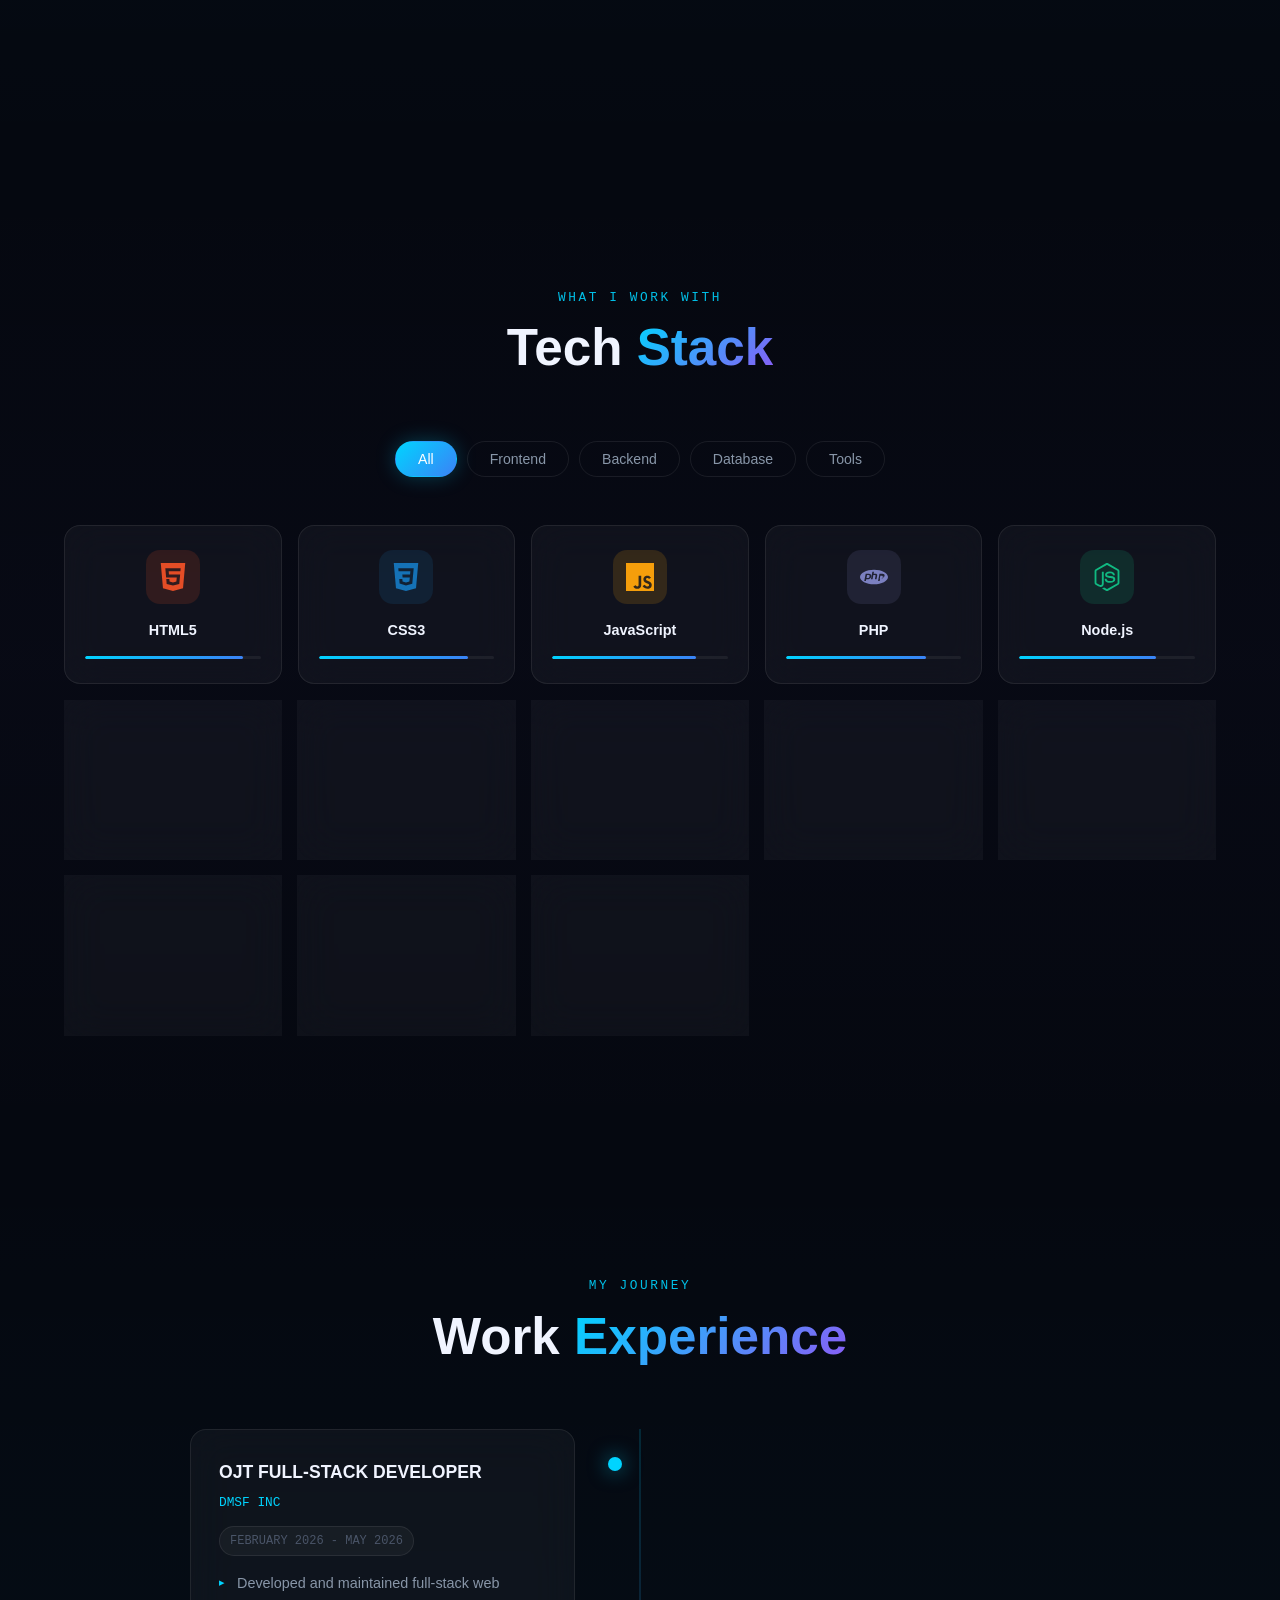
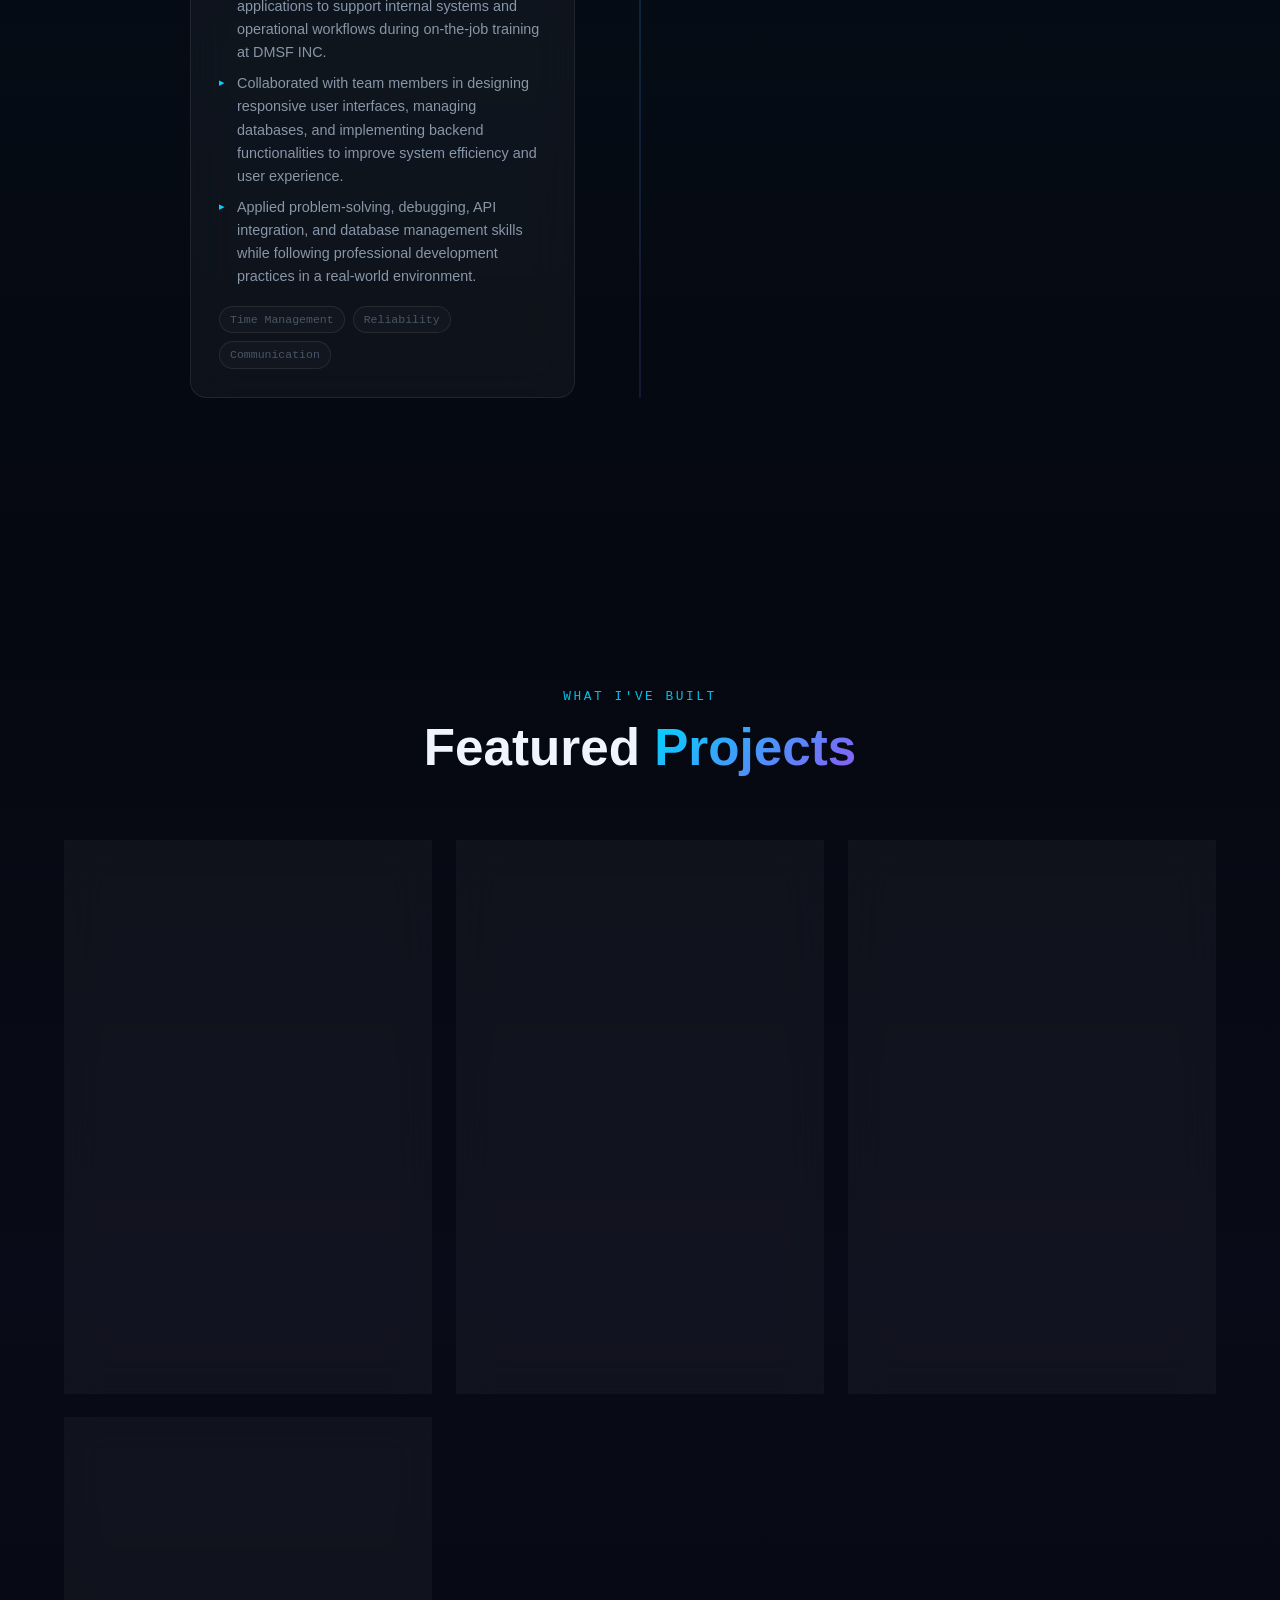
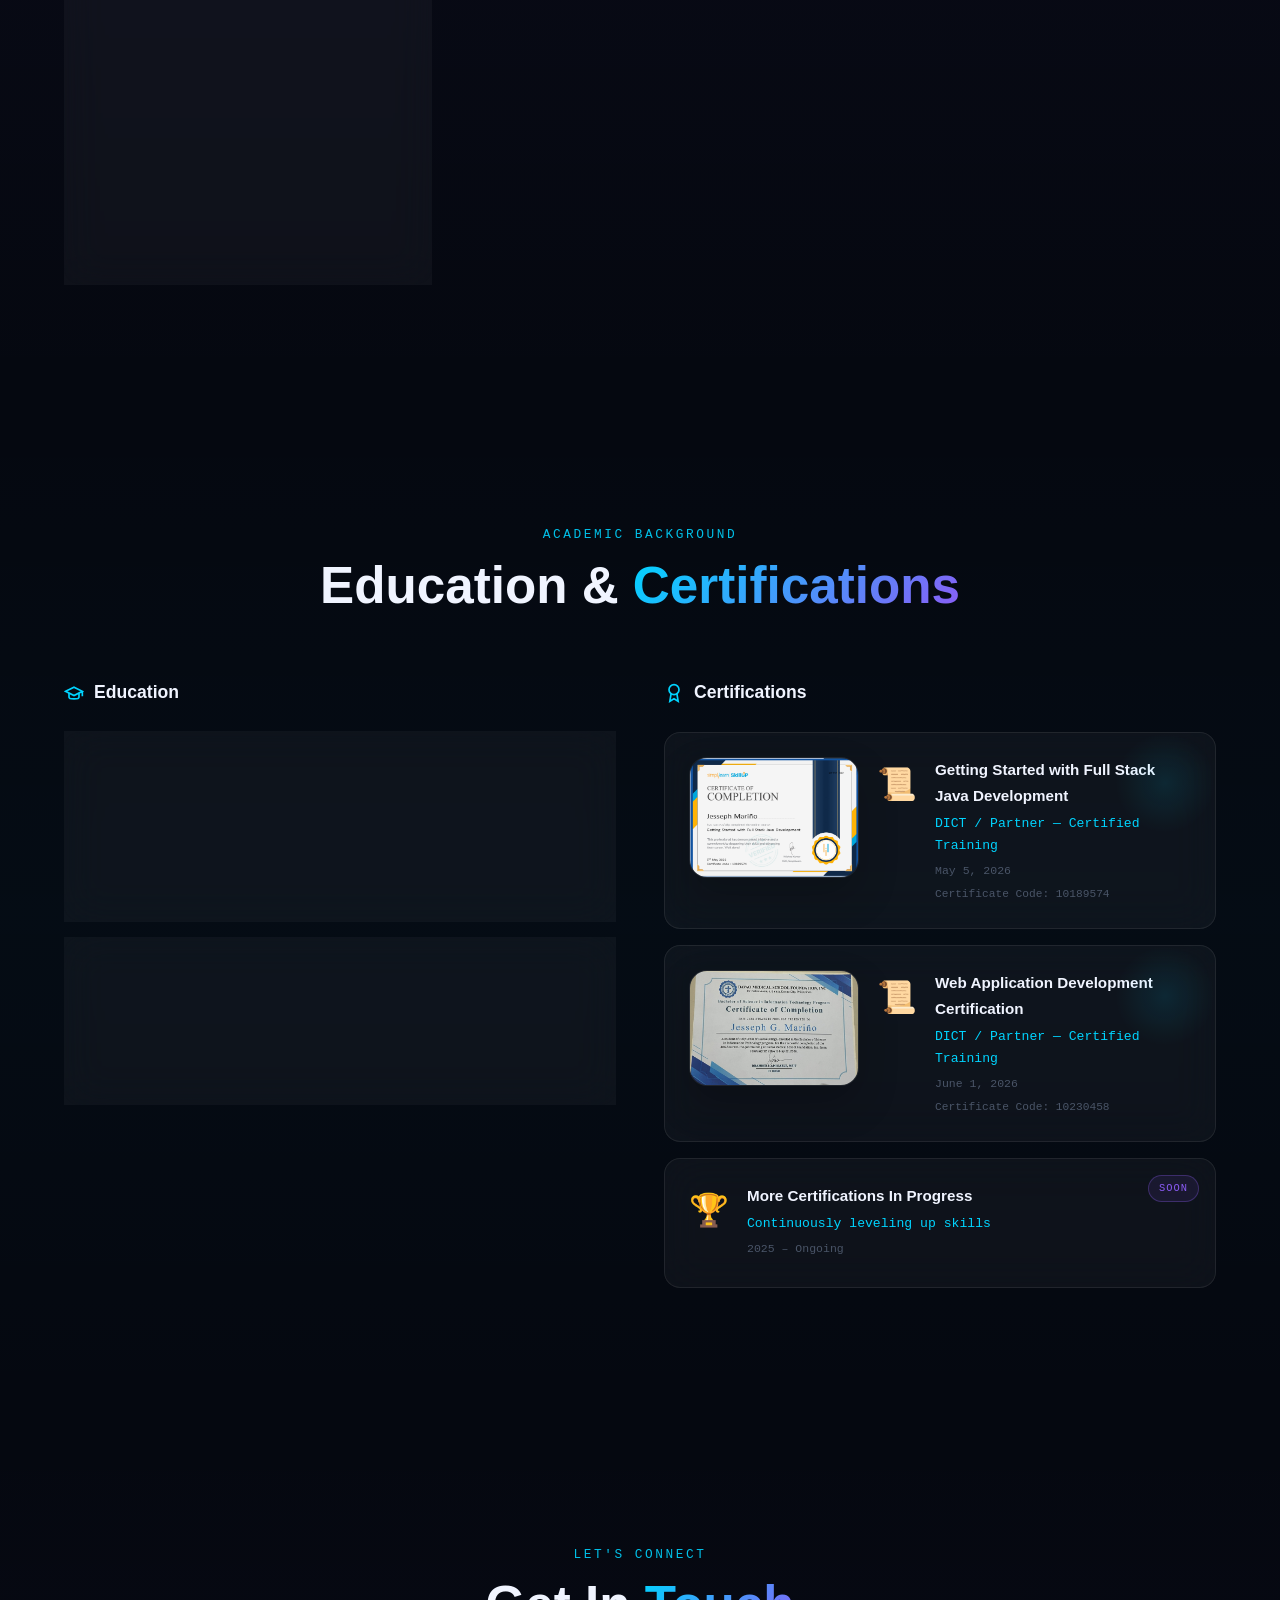
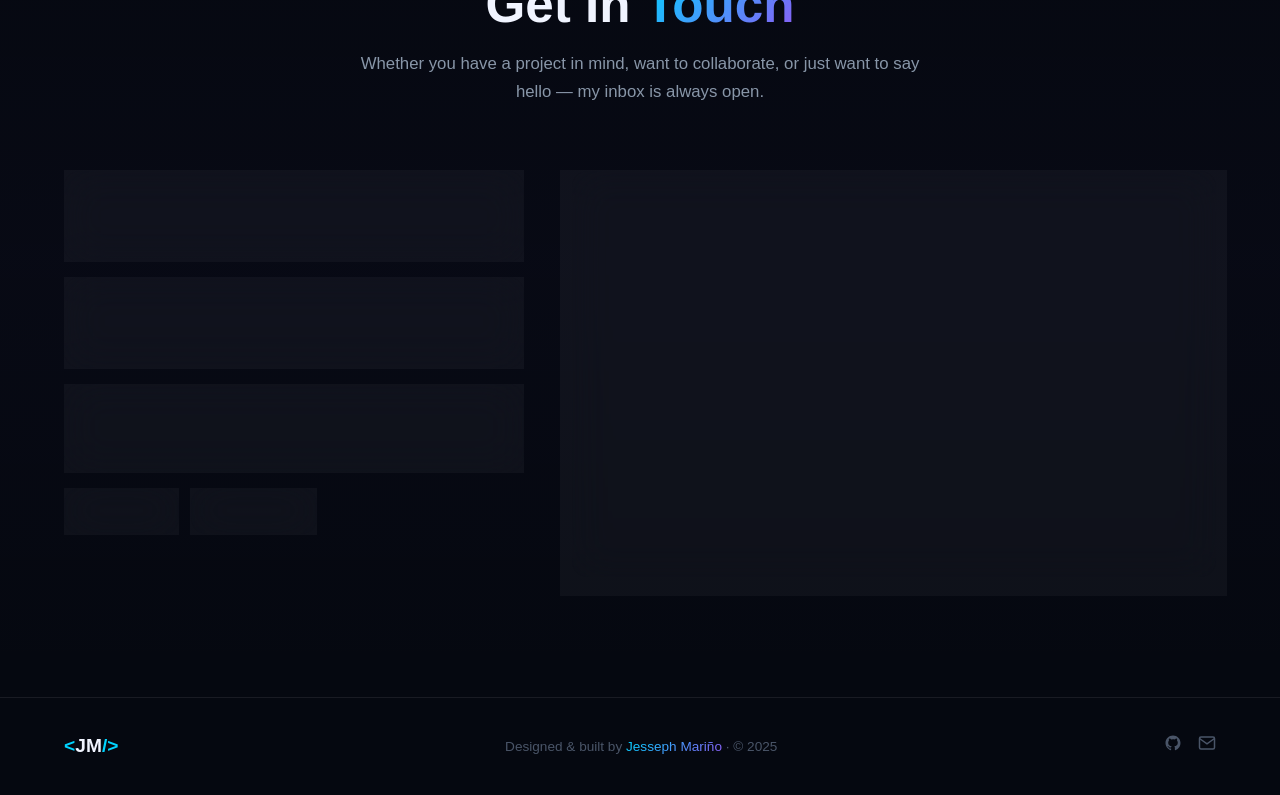
==== commit b0cb07fe: "Add files via upload" ====
--- a/index.html
+++ b/index.html
@@ -11,10 +11,6 @@
   <link rel="stylesheet" href="style.css" />
 </head>
 <body>
-
-  <!-- Custom cursor -->
-  <div class="cursor-dot" id="cursorDot"></div>
-  <div class="cursor-ring" id="cursorRing"></div>
 
   <!-- Scroll progress bar -->
   <div class="scroll-progress" id="scrollProgress"></div>
@@ -172,7 +168,7 @@
           </div>
           <div class="stat-card glass">
             <div class="stat-icon">💻</div>
-            <div class="stat-number" data-target="2">0</div>
+            <div class="stat-number" data-target="4">0</div>
             <div class="stat-suffix">+</div>
             <div class="stat-label">Projects Built</div>
           </div>
@@ -436,8 +432,7 @@
         <div class="project-card glass reveal-up">
           <div class="project-visual pv-3">
             <div class="project-gallery">
-              <img src="Screenshot 2026-05-09 194615.png" alt="Audit Office Digital Storage - Screenshot 1" class="gallery-img">
-              <img src="Screenshot 2026-05-09 194633.png" alt="Audit Office Digital Storage - Screenshot 2" class="gallery-img">
+              <img src="Screenshot 2026-06-08 022643.png" alt="Audit Office Digital Storage - Screenshot 1" class="gallery-img">
             </div>
           </div>
           <div class="project-body">
@@ -460,6 +455,38 @@
           </div>
         </div>
 
+        <!-- Project 4: Team Task Management -->
+        <div class="project-card glass reveal-up">
+          <div class="project-visual pv-4">
+            <div class="project-gallery">
+              <img src="jayjay.png" alt="TaskTrack team task management screenshot" class="gallery-img">
+            </div>
+          </div>
+          <div class="project-body">
+            <h3 class="project-title">AUDIT OFFICE GATEPASS SYSTEM
+            </h3
+            <p class="project-desc">
+              A collaborative task management web app for tracking team work, deadlines, and project progress with a clean dashboard and responsive UI.
+            </p>
+            <div class="project-tags">
+              <span class="ptag">JavaScript</span>
+              <span class="ptag">PHP</span>
+              <span class="ptag">UI/UX</span>
+              <span class="ptag">Responsive</span>
+            </div>
+            <div class="project-actions">
+              <a href="#" class="paction paction-primary">
+                <svg width="16" height="16" viewBox="0 0 24 24" fill="currentColor"><path d="M12 0c-6.626 0-12 5.373-12 12 0 5.302 3.438 9.8 8.207 11.387.599.111.793-.261.793-.577v-2.234c-3.338.726-4.033-1.416-4.033-1.416-.546-1.387-1.333-1.756-1.333-1.756-1.089-.745.083-.729.083-.729 1.205.084 1.839 1.237 1.839 1.237 1.07 1.834 2.807 1.304 3.492.997.107-.775.418-1.305.762-1.604-2.665-.305-5.467-1.334-5.467-5.931 0-1.311.469-2.381 1.236-3.221-.124-.303-.535-1.524.117-3.176 0 0 1.008-.322 3.301 1.23.957-.266 1.983-.399 3.003-.404 1.02.005 2.047.138 3.006.404 2.291-1.552 3.297-1.23 3.297-1.23.653 1.653.242 2.874.118 3.176.77.84 1.235 1.911 1.235 3.221 0 4.609-2.807 5.624-5.479 5.921.43.372.823 1.102.823 2.222v3.293c0 .319.192.694.801.576 4.765-1.589 8.199-6.086 8.199-11.386 0-6.627-5.373-12-12-12z"/></svg>
+                GitHub
+              </a>
+              <a href="#" class="paction paction-ghost">
+                <svg width="16" height="16" viewBox="0 0 24 24" fill="none" stroke="currentColor" stroke-width="2"><path d="M18 13v6a2 2 0 01-2 2H5a2 2 0 01-2-2V8a2 2 0 012-2h6M15 3h6v6M10 14L21 3"/></svg>
+                Live Demo
+              </a>
+            </div>
+          </div>
+        </div>
+
       </div>
     </div>
   </section>
@@ -521,7 +548,22 @@
               <span class="cert-date">May 5, 2026</span>
               <span class="cert-code">Certificate Code: 10189574</span>
             </div>
-            <div class="cert-badge">CERTIFIED</div>
+            
+          </div>
+
+          <div class="cert-card glass reveal-up">
+            <div class="cert-glow"></div>
+            <div class="cert-media">
+              <img src="Screenshot 2026-06-07 235639.png" alt="Web Application Development certification" class="cert-img" />
+            </div>
+            <div class="cert-icon">📜</div>
+            <div class="cert-content">
+              <h4>Web Application Development Certification</h4>
+              <p class="cert-issuer">DICT / Partner — Certified Training</p>
+              <span class="cert-date">June 1, 2026</span>
+              <span class="cert-code">Certificate Code: 10230458</span>
+            </div>
+            
           </div>
 
           <div class="cert-card glass cert-placeholder reveal-up">
@@ -594,26 +636,29 @@
 
         <!-- Contact form -->
         <div class="contact-form-wrap reveal-right">
-          <form class="contact-form glass" id="contactForm">
+          <form class="contact-form glass" id="contactForm" action="https://formsubmit.co/bitinpasihany85@gmail.com" method="POST">
+            <input type="hidden" name="_subject" value="New message from portfolio website">
+            <input type="hidden" name="_captcha" value="false">
+            <input type="hidden" name="_next" value="https://formsubmit.co/thanks">
             <div class="form-row">
               <div class="form-group">
-                <input type="text" class="form-input" id="formName" placeholder=" " required />
+                <input type="text" class="form-input" id="formName" name="name" placeholder=" " required />
                 <label class="form-label" for="formName">Your Name</label>
                 <div class="form-line"></div>
               </div>
               <div class="form-group">
-                <input type="email" class="form-input" id="formEmail" placeholder=" " required />
+                <input type="email" class="form-input" id="formEmail" name="email" placeholder=" " required />
                 <label class="form-label" for="formEmail">Email Address</label>
                 <div class="form-line"></div>
               </div>
             </div>
             <div class="form-group">
-              <input type="text" class="form-input" id="formSubject" placeholder=" " required />
+              <input type="text" class="form-input" id="formSubject" name="subject" placeholder=" " required />
               <label class="form-label" for="formSubject">Subject</label>
               <div class="form-line"></div>
             </div>
             <div class="form-group">
-              <textarea class="form-input form-textarea" id="formMessage" placeholder=" " rows="5" required></textarea>
+              <textarea class="form-input form-textarea" id="formMessage" name="message" placeholder=" " rows="5" required></textarea>
               <label class="form-label" for="formMessage">Your Message</label>
               <div class="form-line"></div>
             </div>
@@ -659,6 +704,22 @@
     <span id="toastMsg">Message sent!</span>
   </div>
 
+  <!-- Preview modal for certificates and projects -->
+  <div class="preview-modal" id="previewModal" aria-hidden="true">
+    <div class="preview-modal-backdrop"></div>
+    <div class="preview-modal-card glass">
+      <button class="preview-modal-close" id="previewModalClose" aria-label="Close preview">×</button>
+      <div class="preview-modal-view">
+        <img src="" alt="" class="preview-modal-img" id="previewModalImg" />
+        <div class="preview-modal-fallback" id="previewModalFallback"></div>
+      </div>
+      <div class="preview-modal-info">
+        <h4 id="previewModalTitle"></h4>
+        <p id="previewModalSubtitle"></p>
+      </div>
+    </div>
+  </div>
+
   <script src="script.js"></script>
 </body>
 </html>
--- a/style.css
+++ b/style.css
@@ -64,7 +64,6 @@
   color: var(--text-primary);
   overflow-x: hidden;
   line-height: 1.7;
-  cursor: none; /* custom cursor */
 }
 
 ::selection {
@@ -76,35 +75,6 @@
 ::-webkit-scrollbar { width: 6px; }
 ::-webkit-scrollbar-track { background: var(--bg-primary); }
 ::-webkit-scrollbar-thumb { background: linear-gradient(var(--cyan), var(--violet)); border-radius: 3px; }
-
-/* ─── CUSTOM CURSOR ─── */
-.cursor-dot {
-  width: 8px; height: 8px;
-  background: var(--cyan);
-  border-radius: 50%;
-  position: fixed;
-  top: 0; left: 0;
-  pointer-events: none;
-  z-index: 9999;
-  transform: translate(-50%, -50%);
-  transition: transform 0.05s;
-  box-shadow: 0 0 12px var(--cyan);
-}
-.cursor-ring {
-  width: 36px; height: 36px;
-  border: 1.5px solid rgba(0,212,255,0.5);
-  border-radius: 50%;
-  position: fixed;
-  top: 0; left: 0;
-  pointer-events: none;
-  z-index: 9998;
-  transform: translate(-50%, -50%);
-  transition: transform 0.12s ease, width 0.2s, height 0.2s, border-color 0.2s;
-}
-.cursor-ring.hovered {
-  width: 56px; height: 56px;
-  border-color: var(--cyan);
-}
 
 /* ─── SCROLL PROGRESS ─── */
 .scroll-progress {
@@ -943,6 +913,7 @@
   transition: var(--transition);
   position: relative;
   overflow: hidden;
+  cursor: pointer;
 }
 .project-card:hover { border-color: var(--border-hover); transform: translateY(-8px); box-shadow: 0 20px 60px rgba(0,0,0,0.4), 0 0 40px rgba(0,212,255,0.08); }
 
@@ -970,6 +941,7 @@
 .pv-1 { background: linear-gradient(135deg, rgba(0,212,255,0.1), rgba(59,130,246,0.1)); }
 .pv-2 { background: linear-gradient(135deg, rgba(139,92,246,0.1), rgba(236,72,153,0.1)); }
 .pv-3 { background: linear-gradient(135deg, rgba(16,185,129,0.08), rgba(59,130,246,0.08)); }
+.pv-4 { background: linear-gradient(135deg, rgba(59,130,246,0.1), rgba(139,92,246,0.1)); }
 
 .pv-inner {
   display: flex;
@@ -1195,6 +1167,181 @@
   border-color: rgba(139,92,246,0.3);
   color: var(--violet);
 }
+
+.preview-modal {
+  position: fixed;
+  inset: 0;
+  z-index: 11000;
+  display: none;
+  align-items: center;
+  justify-content: center;
+  padding: 24px;
+  background: rgba(0, 0, 0, 0.78);
+  backdrop-filter: blur(8px);
+}
+.preview-modal.show {
+  display: flex;
+}
+.preview-modal-backdrop {
+  position: absolute;
+  inset: 0;
+  background: rgba(0, 0, 0, 0.65);
+}
+.preview-modal-card {
+  position: relative;
+  width: min(920px, 100%);
+  max-height: min(85vh, 760px);
+  overflow: hidden;
+  box-shadow: 0 40px 80px rgba(0, 0, 0, 0.45);
+  border: 1px solid rgba(255, 255, 255, 0.08);
+  border-radius: 28px;
+  z-index: 1;
+}
+.preview-modal-close {
+  position: absolute;
+  top: 18px;
+  right: 18px;
+  width: 38px;
+  height: 38px;
+  display: grid;
+  place-items: center;
+  border: none;
+  border-radius: 50%;
+  background: rgba(0, 0, 0, 0.5);
+  color: var(--text-primary);
+  font-size: 1.3rem;
+  cursor: pointer;
+  z-index: 2;
+  transition: background 0.2s ease;
+}
+.preview-modal-close:hover {
+  background: rgba(0, 212, 255, 0.18);
+}
+.preview-modal-view {
+  width: 100%;
+  background: #050810;
+}
+.preview-modal-img {
+  width: 100%;
+  max-height: 62vh;
+  display: block;
+  object-fit: contain;
+  background: #050810;
+}
+.preview-modal-fallback {
+  display: none;
+  min-height: 320px;
+  padding: 36px;
+  align-items: center;
+  justify-content: center;
+  text-align: center;
+  color: var(--text-secondary);
+  font-family: var(--font-mono);
+  font-size: 0.95rem;
+}
+.preview-modal-info {
+  padding: 24px;
+  background: rgba(5, 8, 16, 0.96);
+}
+.preview-modal-info h4 {
+  font-family: var(--font-display);
+  font-size: 1.15rem;
+  margin-bottom: 10px;
+  color: var(--text-primary);
+}
+.preview-modal-info p {
+  font-family: var(--font-mono);
+  color: var(--text-secondary);
+  font-size: 0.9rem;
+  line-height: 1.6;
+}
+@media (max-width: 720px) {
+  .preview-modal-card { max-height: 92vh; }
+  .preview-modal-info { padding: 18px; }
+  .preview-modal-close { top: 12px; right: 12px; }
+}
+
+
+.cert-card { cursor: pointer; }
+
+.cert-modal {
+  position: fixed;
+  inset: 0;
+  z-index: 11000;
+  display: none;
+  align-items: center;
+  justify-content: center;
+  padding: 24px;
+  background: rgba(0, 0, 0, 0.78);
+  backdrop-filter: blur(8px);
+}
+.cert-modal.show {
+  display: flex;
+}
+.cert-modal-backdrop {
+  position: absolute;
+  inset: 0;
+  background: rgba(0, 0, 0, 0.65);
+}
+.cert-modal-card {
+  position: relative;
+  width: min(920px, 100%);
+  max-height: min(85vh, 760px);
+  overflow: hidden;
+  box-shadow: 0 40px 80px rgba(0, 0, 0, 0.45);
+  border: 1px solid rgba(255, 255, 255, 0.08);
+  border-radius: 28px;
+  z-index: 1;
+}
+.cert-modal-close {
+  position: absolute;
+  top: 18px;
+  right: 18px;
+  width: 38px;
+  height: 38px;
+  display: grid;
+  place-items: center;
+  border: none;
+  border-radius: 50%;
+  background: rgba(0, 0, 0, 0.5);
+  color: var(--text-primary);
+  font-size: 1.3rem;
+  cursor: pointer;
+  z-index: 2;
+  transition: background 0.2s ease;
+}
+.cert-modal-close:hover {
+  background: rgba(0, 212, 255, 0.18);
+}
+.cert-modal-img {
+  width: 100%;
+  max-height: 62vh;
+  display: block;
+  object-fit: contain;
+  background: #050810;
+}
+.cert-modal-info {
+  padding: 24px;
+  background: rgba(5, 8, 16, 0.96);
+}
+.cert-modal-info h4 {
+  font-family: var(--font-display);
+  font-size: 1.15rem;
+  margin-bottom: 10px;
+  color: var(--text-primary);
+}
+.cert-modal-info p {
+  font-family: var(--font-mono);
+  color: var(--text-secondary);
+  font-size: 0.9rem;
+  line-height: 1.6;
+}
+@media (max-width: 720px) {
+  .cert-modal-card { max-height: 92vh; }
+  .cert-modal-info { padding: 18px; }
+  .cert-modal-close { top: 12px; right: 12px; }
+}
+
 
 /* ══════════════════════════════════
    CONTACT
@@ -1430,9 +1577,6 @@
   .skills-grid { grid-template-columns: repeat(2, 1fr); }
   .form-row { grid-template-columns: 1fr; }
   .contact-form { padding: 24px 20px; }
-
-  body { cursor: auto; }
-  .cursor-dot, .cursor-ring { display: none; }
 }
 
 @media (max-width: 480px) {
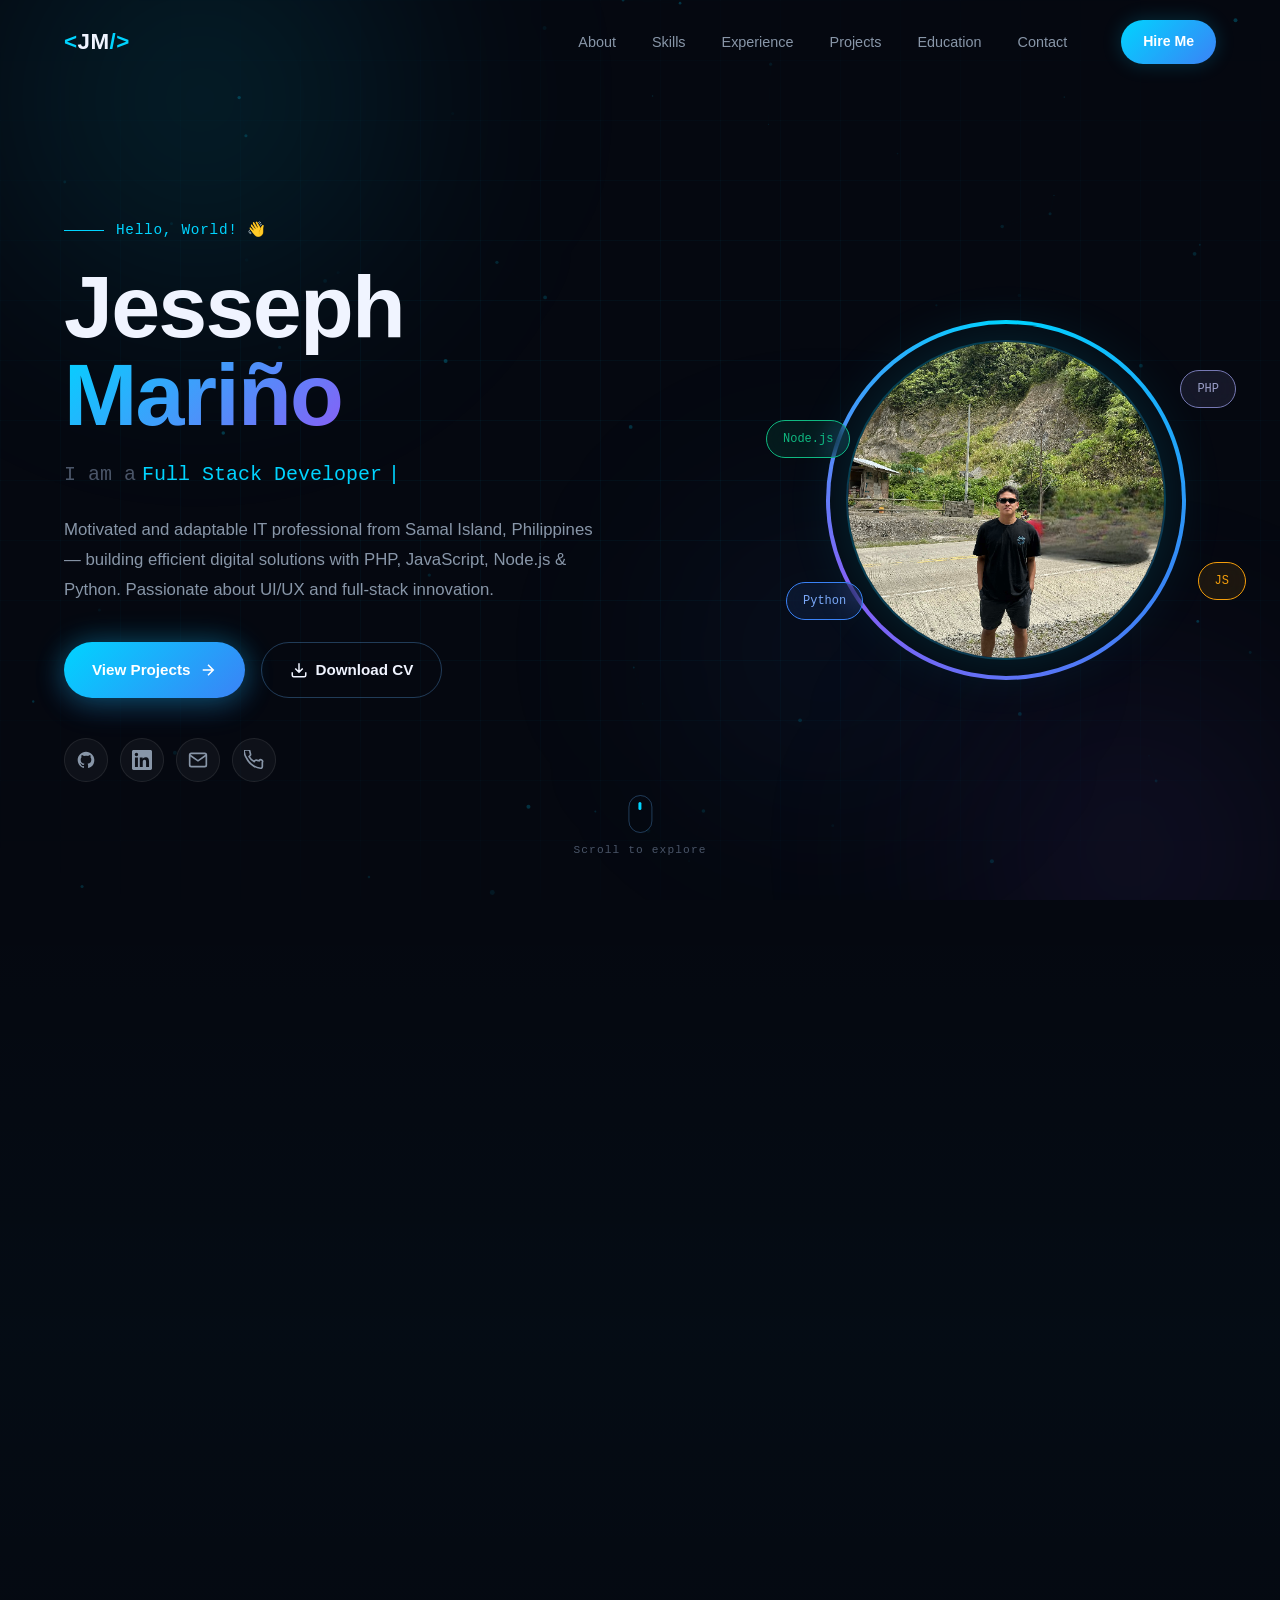
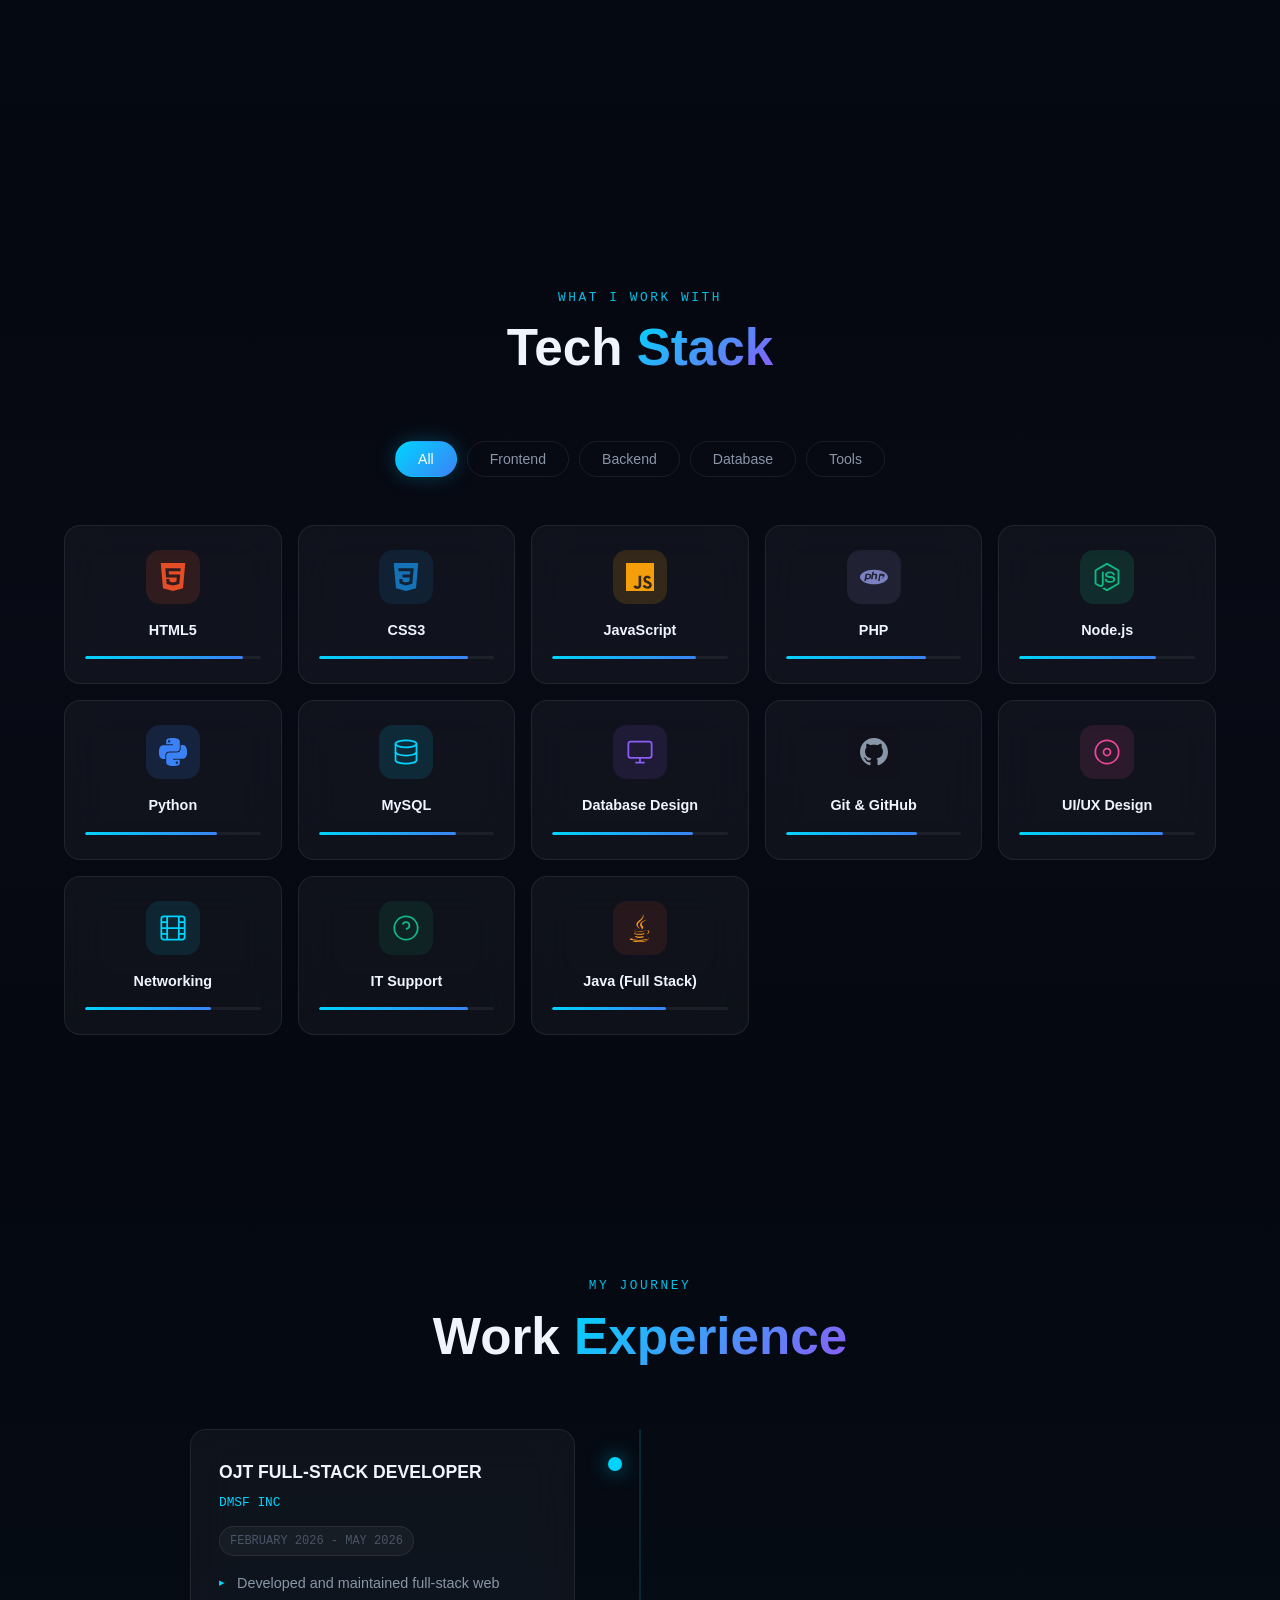
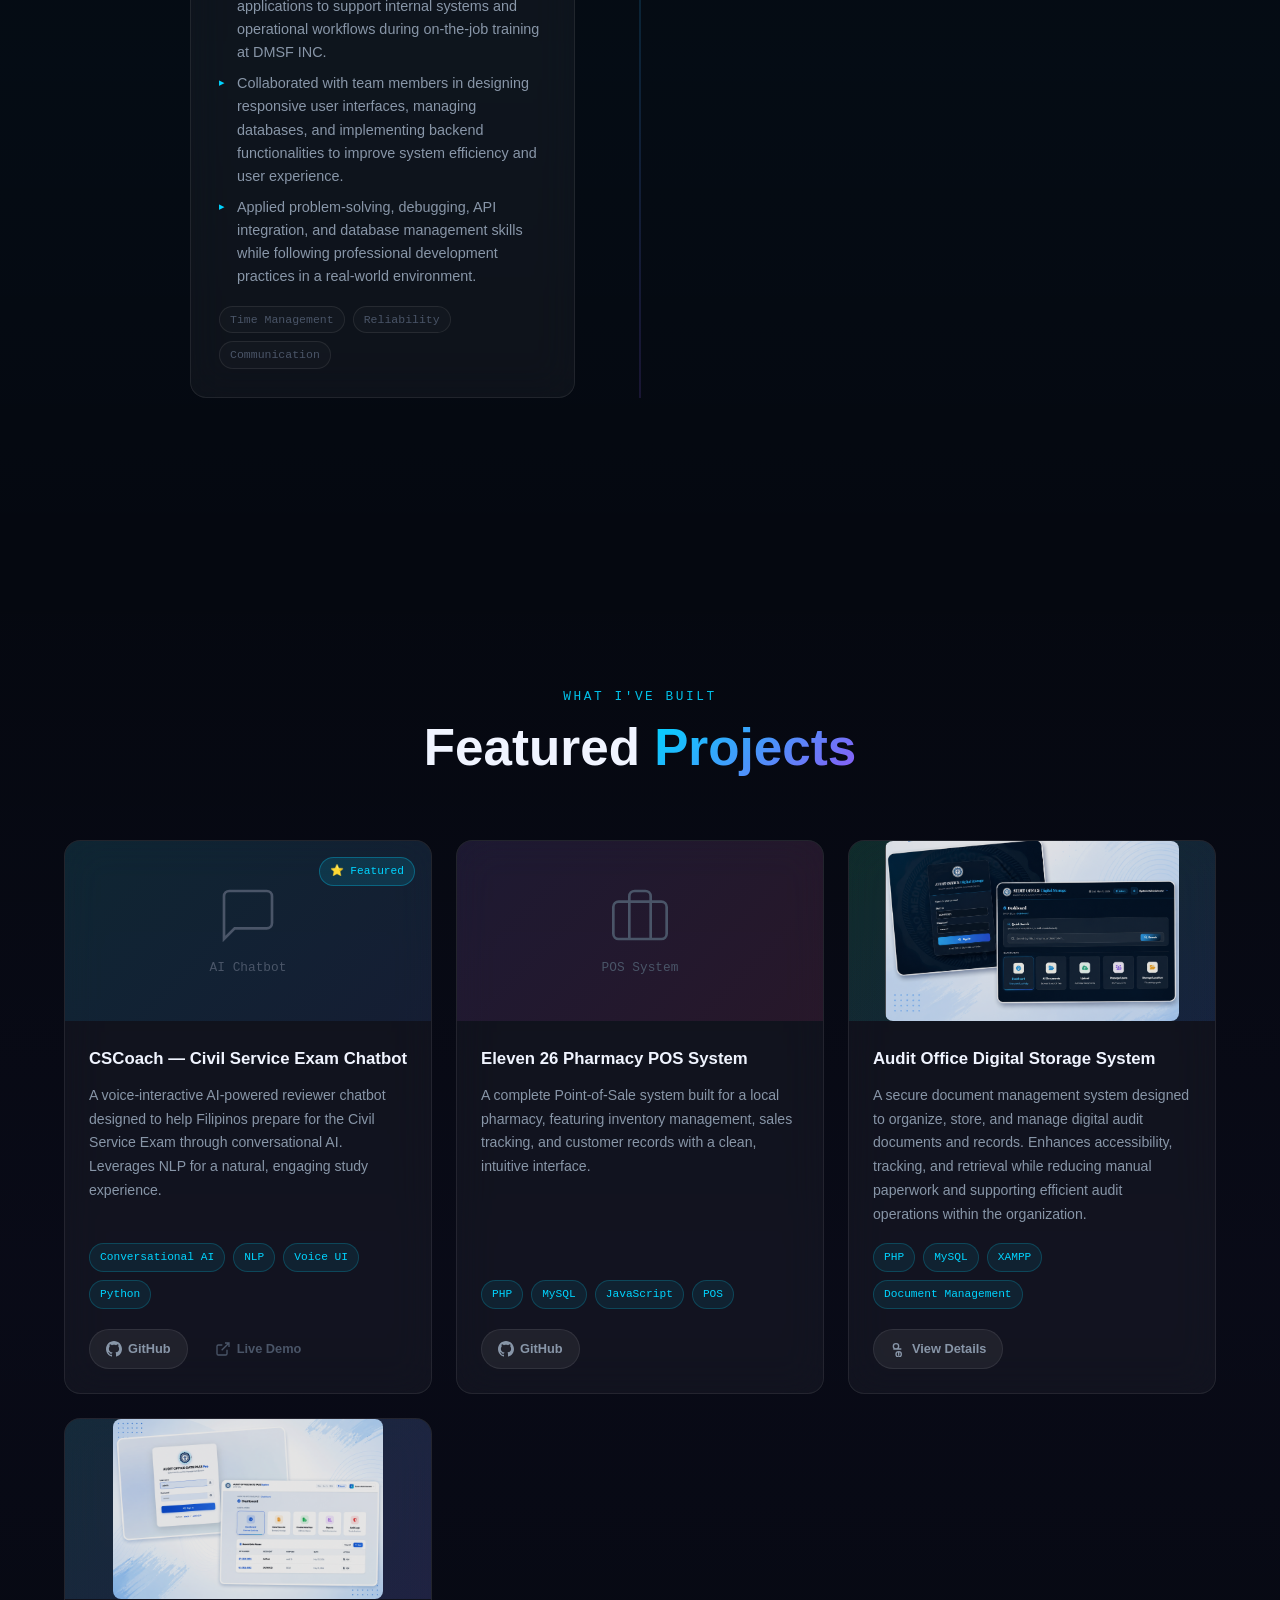
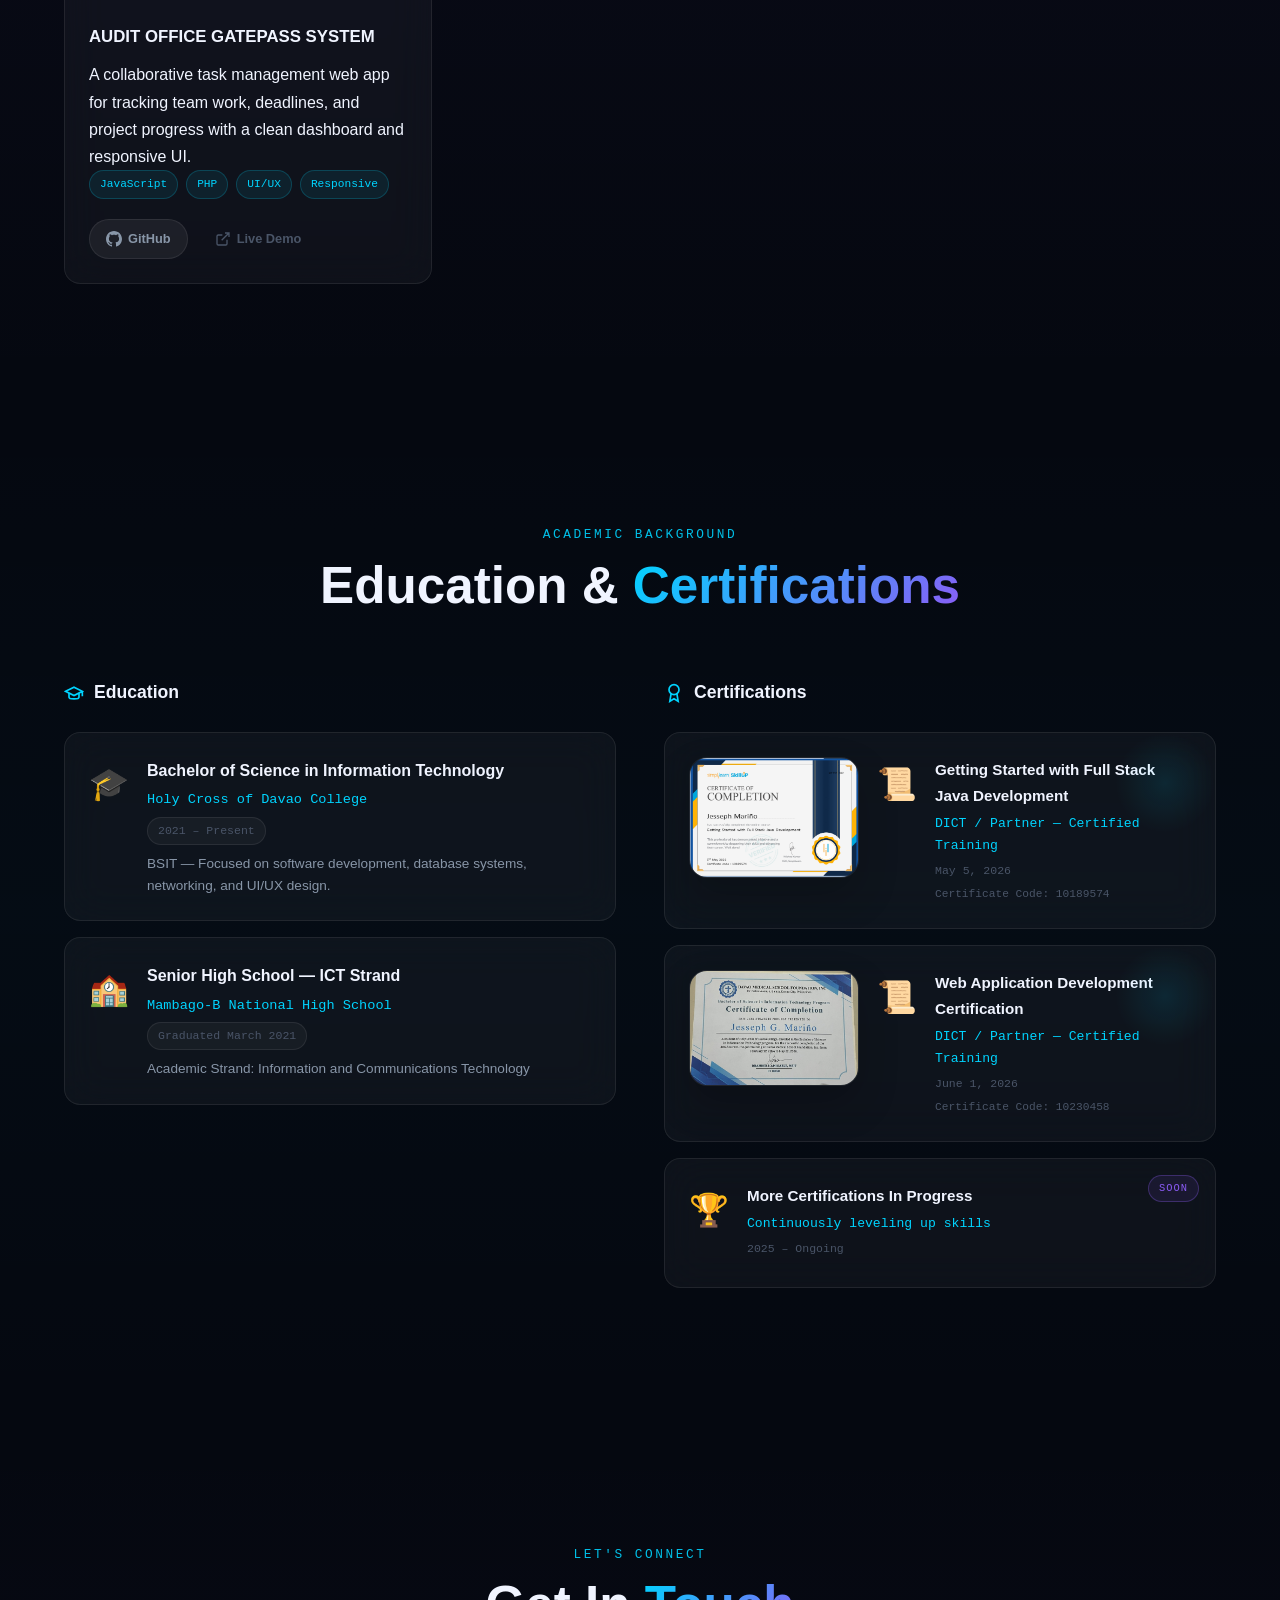
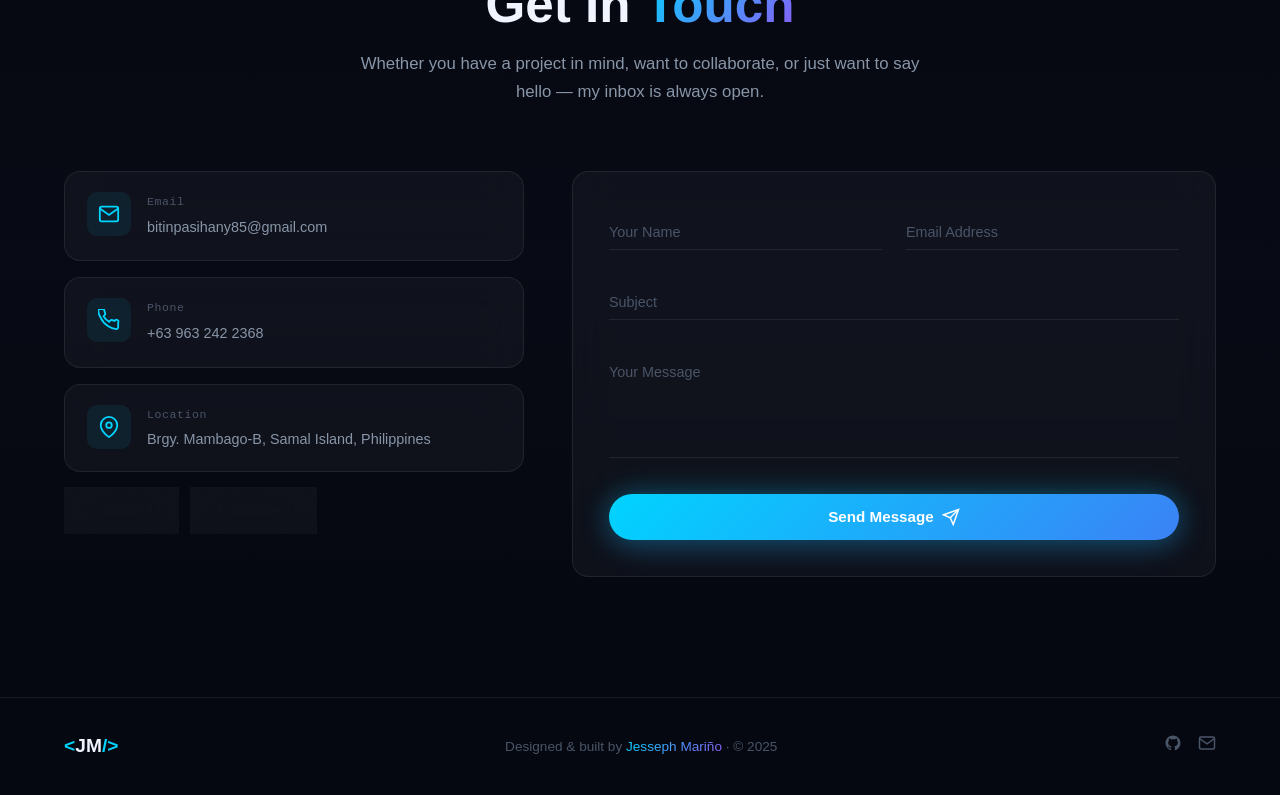
==== commit 3c93c76f: "Add files via upload" ====
--- a/index.html
+++ b/index.html
@@ -639,7 +639,7 @@
           <form class="contact-form glass" id="contactForm" action="https://formsubmit.co/bitinpasihany85@gmail.com" method="POST">
             <input type="hidden" name="_subject" value="New message from portfolio website">
             <input type="hidden" name="_captcha" value="false">
-            <input type="hidden" name="_next" value="https://formsubmit.co/thanks">
+            <input type="hidden" name="_next" value="thanks.html">
             <div class="form-row">
               <div class="form-group">
                 <input type="text" class="form-input" id="formName" name="name" placeholder=" " required />
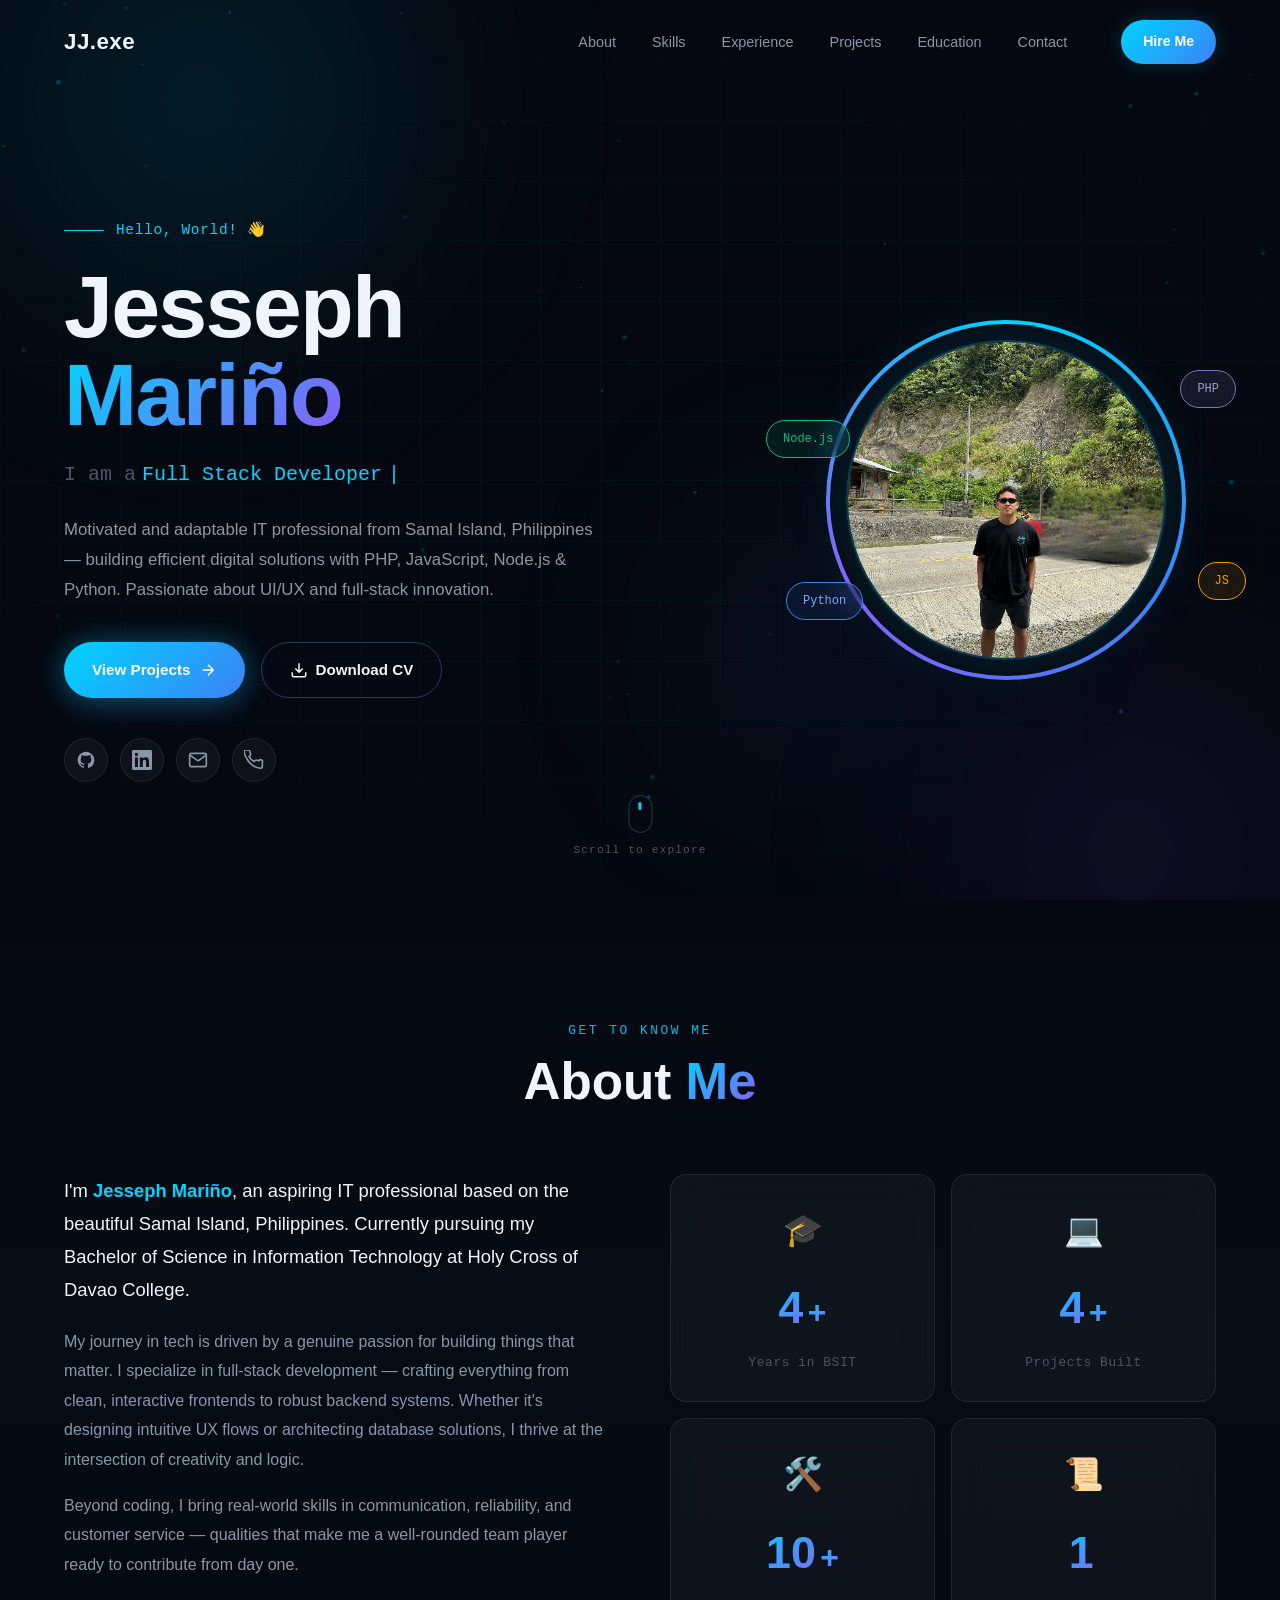
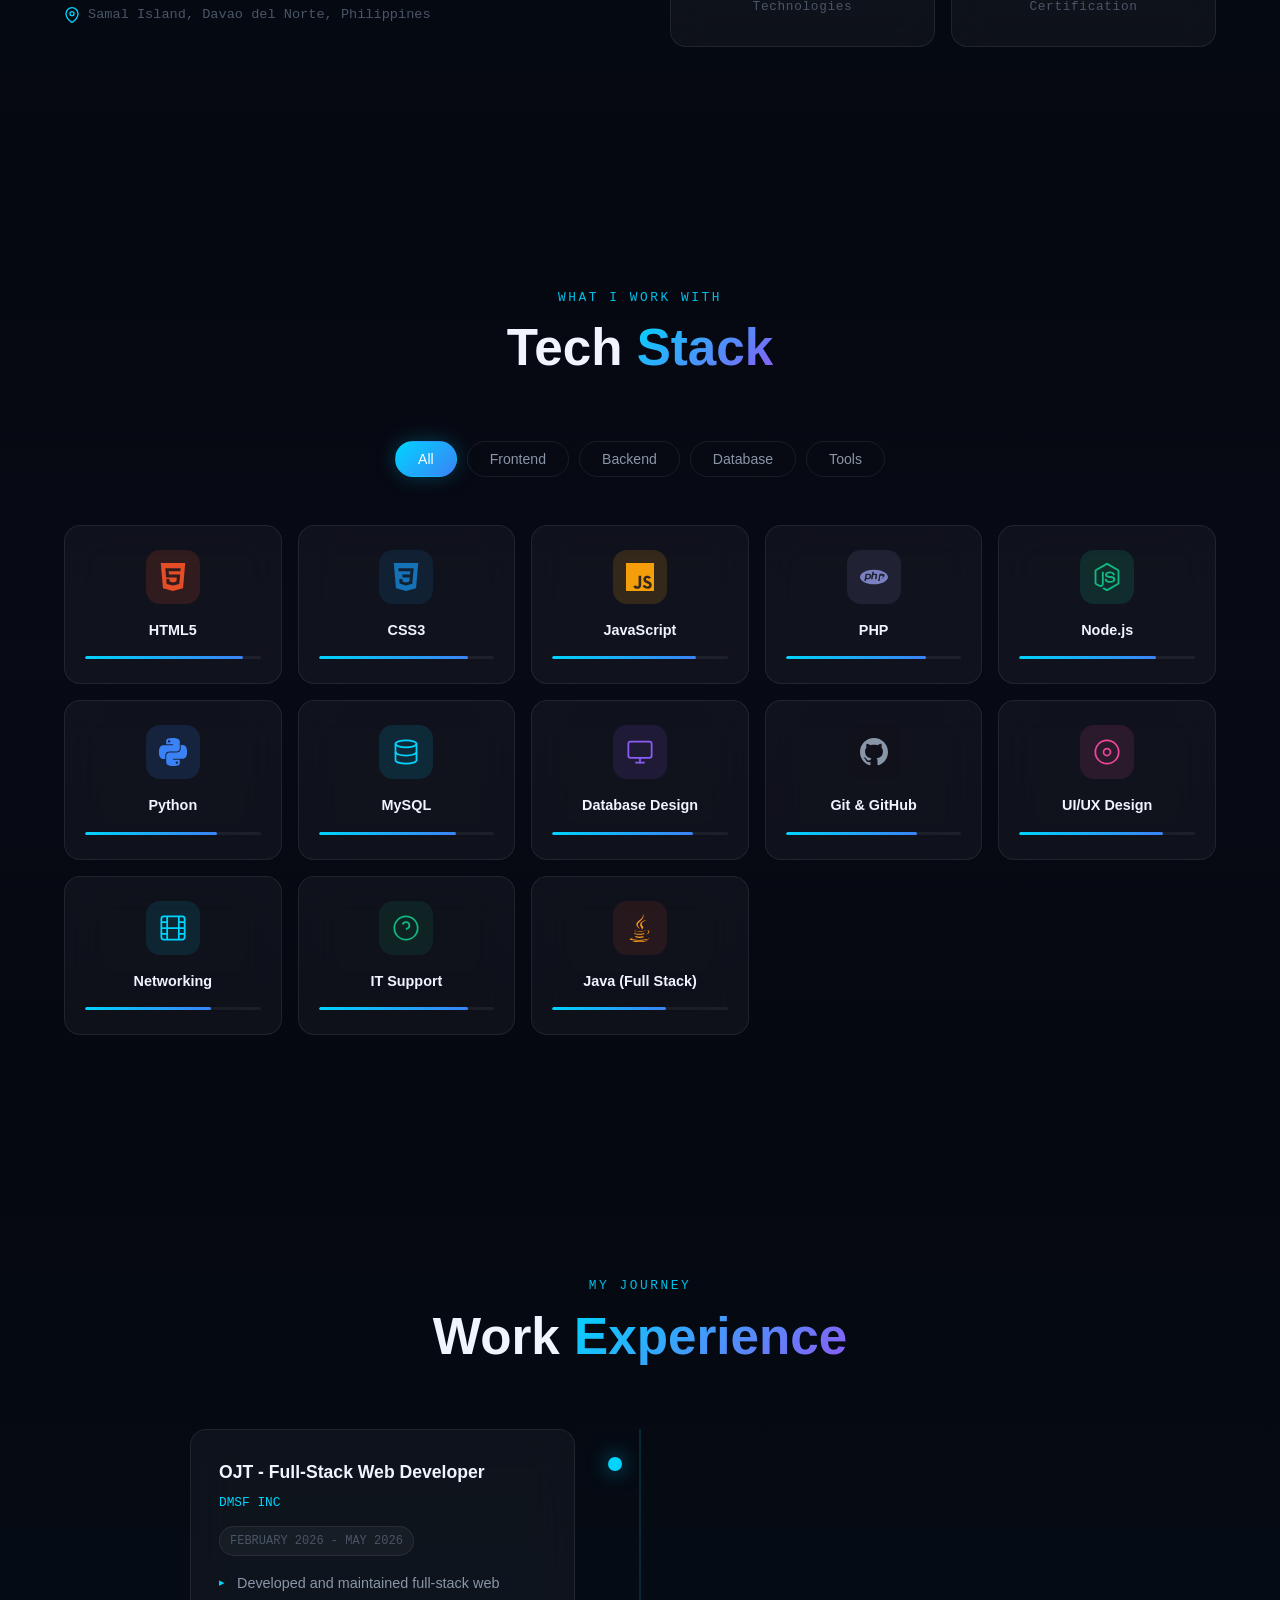
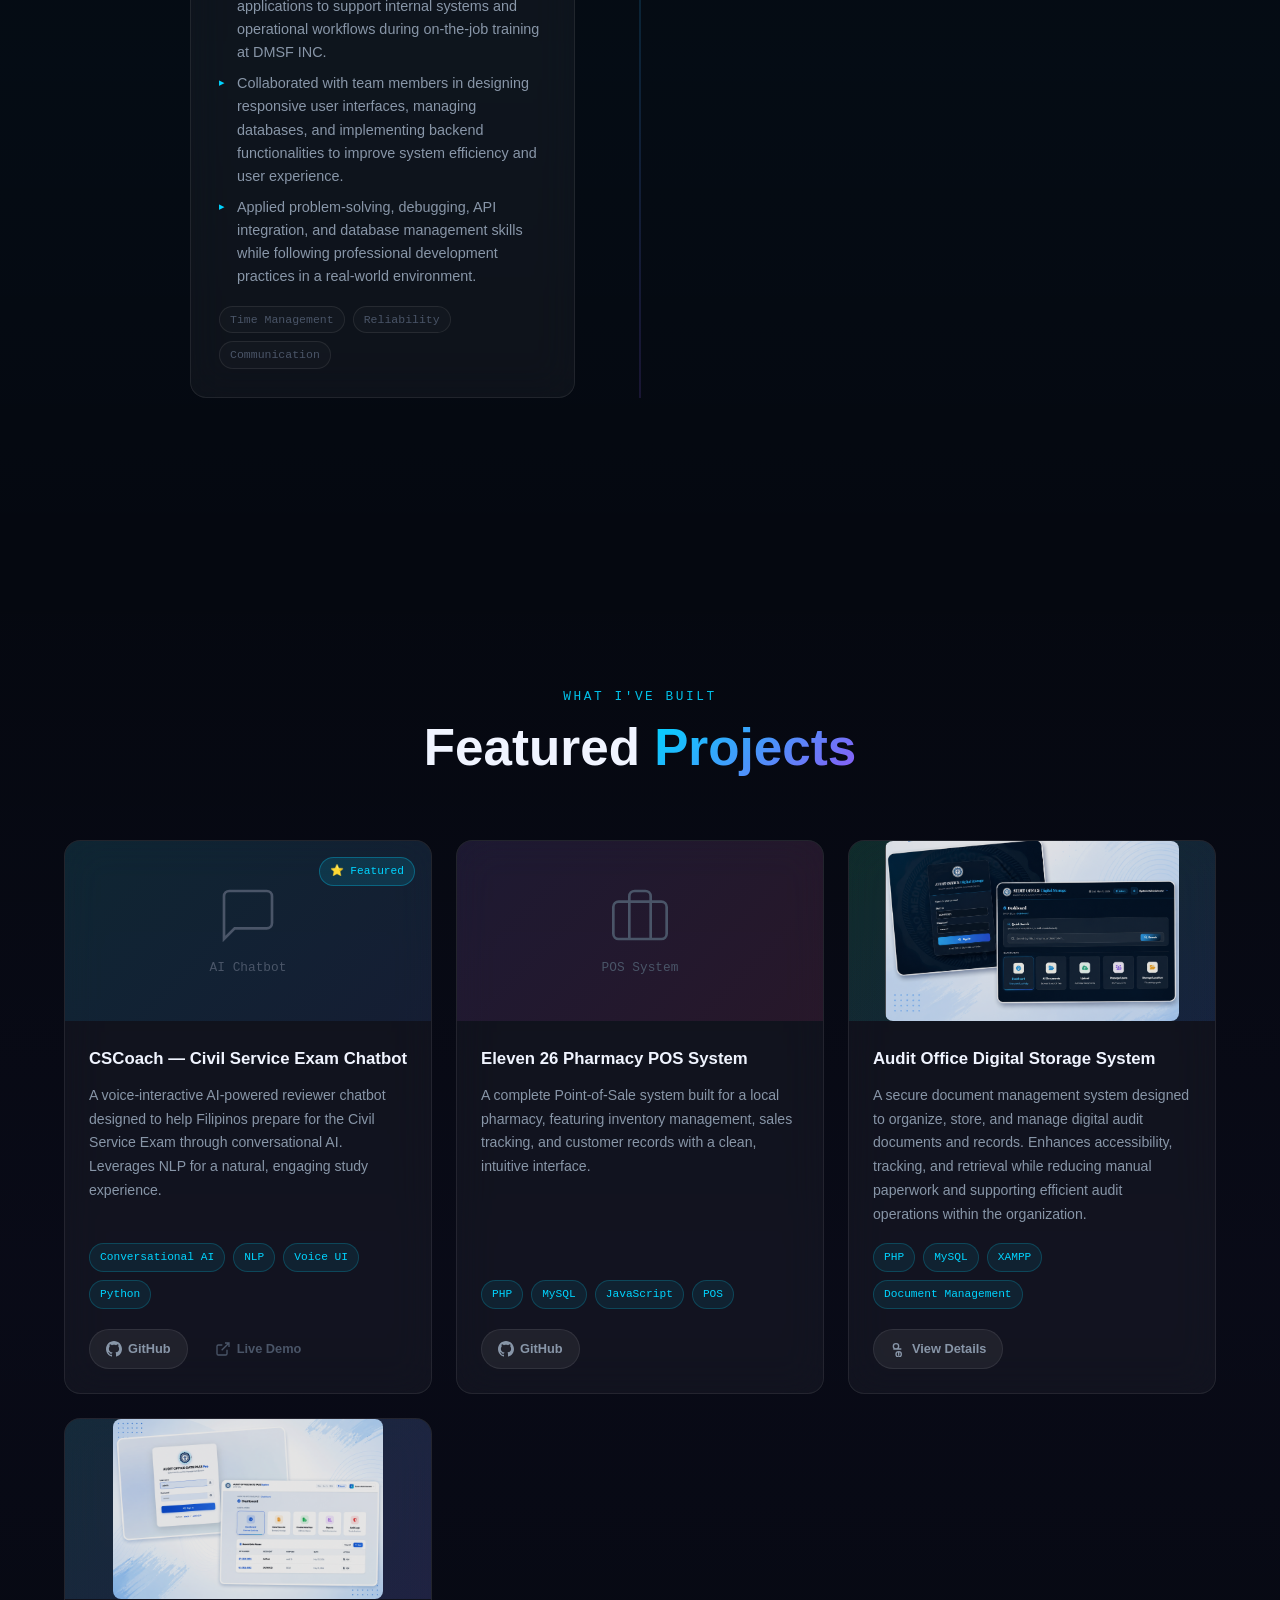
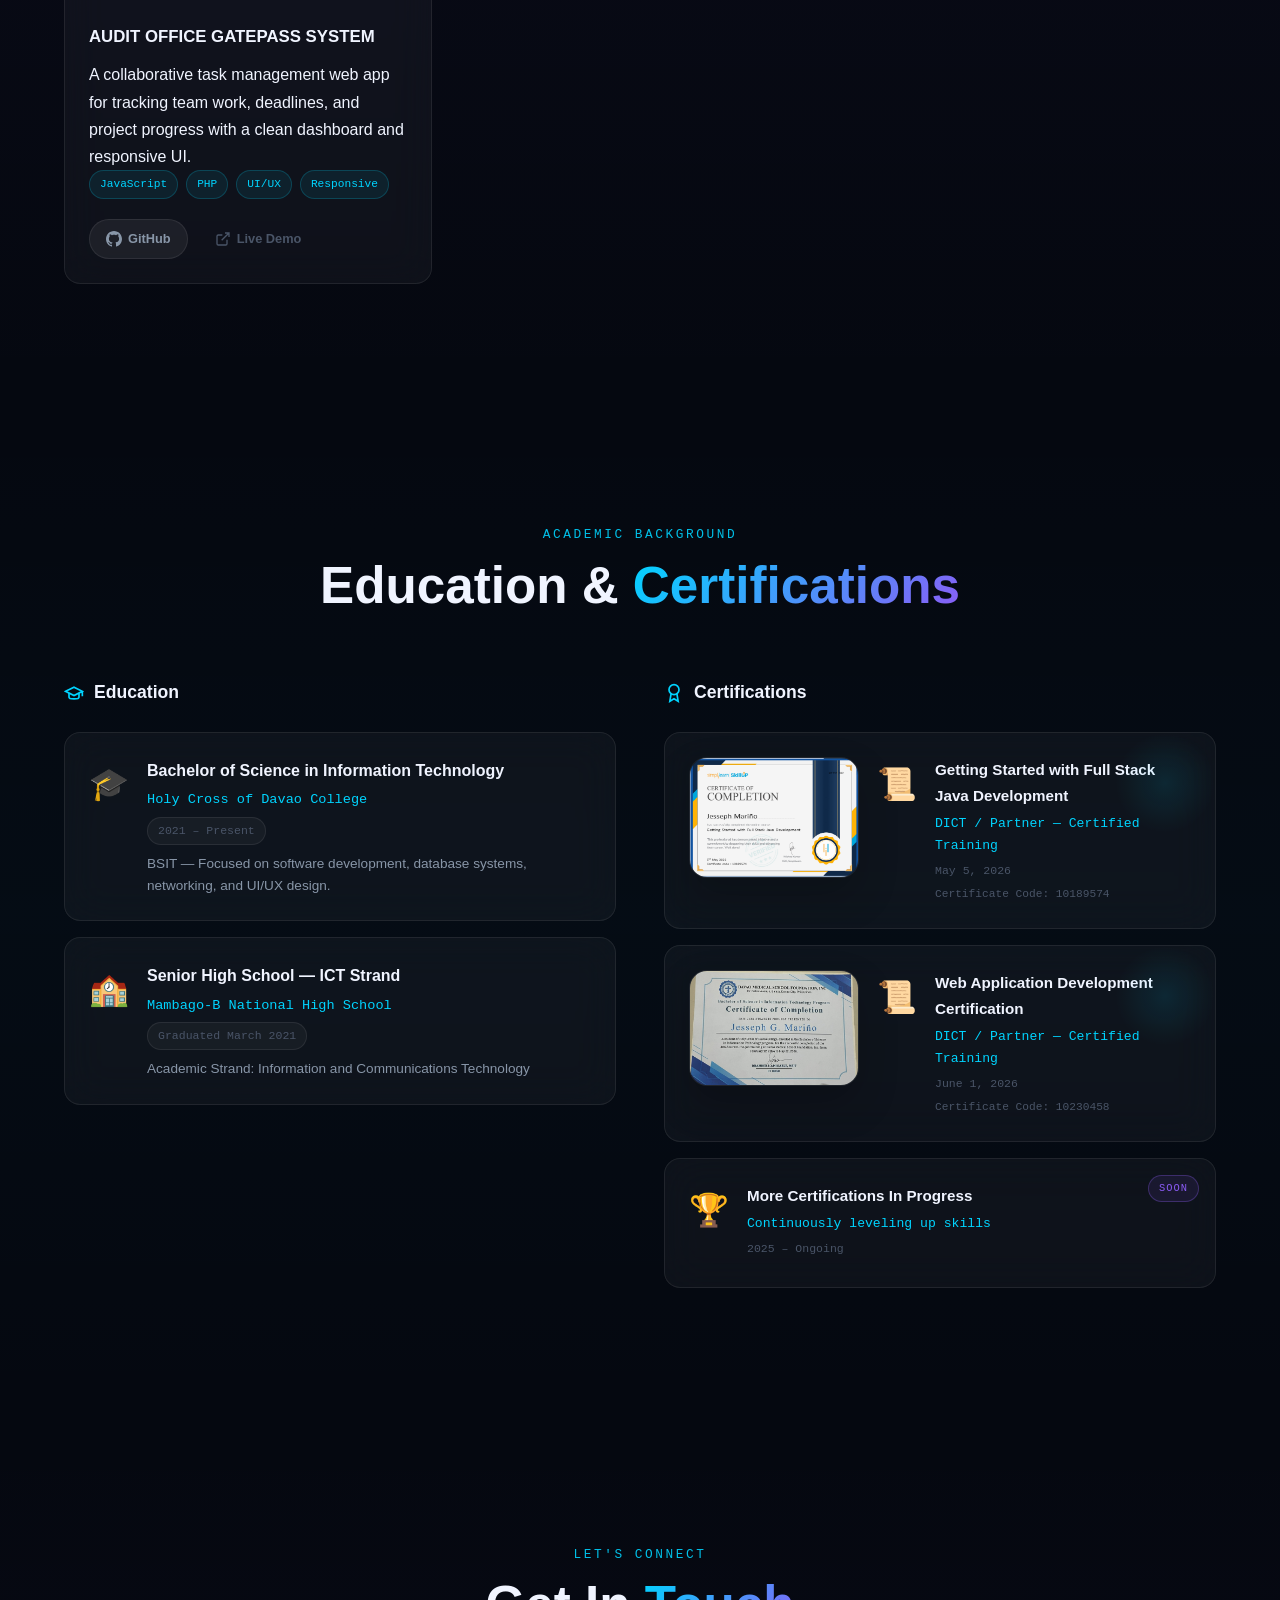
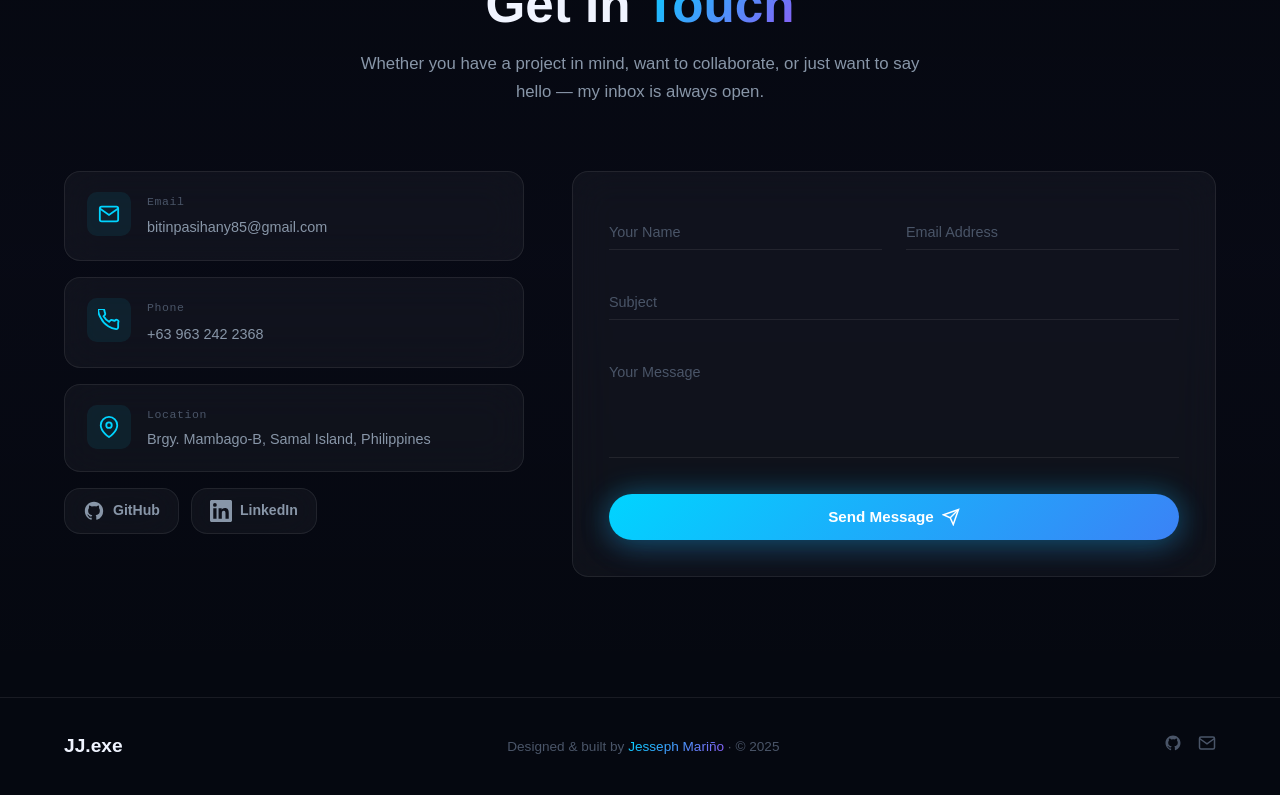
==== commit c83c144f: "Add files via upload" ====
--- a/index.html
+++ b/index.html
@@ -18,9 +18,7 @@
   <!-- ───────────── NAVBAR ───────────── -->
   <nav class="navbar" id="navbar">
     <div class="nav-inner">
-      <a href="#hero" class="nav-logo">
-        <span class="logo-bracket">&lt;</span>JM<span class="logo-bracket">/&gt;</span>
-      </a>
+      <a href="#hero" class="nav-logo">JJ.exe</a>
       <ul class="nav-links" id="navLinks">
         <li><a href="#about" class="nav-link">About</a></li>
         <li><a href="#skills" class="nav-link">Skills</a></li>
@@ -335,7 +333,7 @@
           <div class="timeline-card glass">
             <div class="tc-header">
               <div>
-                <h3 class="tc-role"> OJT FULL-STACK DEVELOPER</h3>
+                <h3 class="tc-role"> OJT - Full-Stack Web Developer</h3>
                 <p class="tc-company">DMSF INC </p>
               </div>
               <span class="tc-date">FEBRUARY 2026 - MAY 2026</span>
@@ -677,7 +675,7 @@
   <footer class="footer">
     <div class="footer-inner">
       <a href="#hero" class="footer-logo">
-        <span class="logo-bracket">&lt;</span>JM<span class="logo-bracket">/&gt;</span>
+        JJ.exe
       </a>
       <p class="footer-copy">
         Designed & built by <span class="gradient-text">Jesseph Mariño</span> · © 2025
